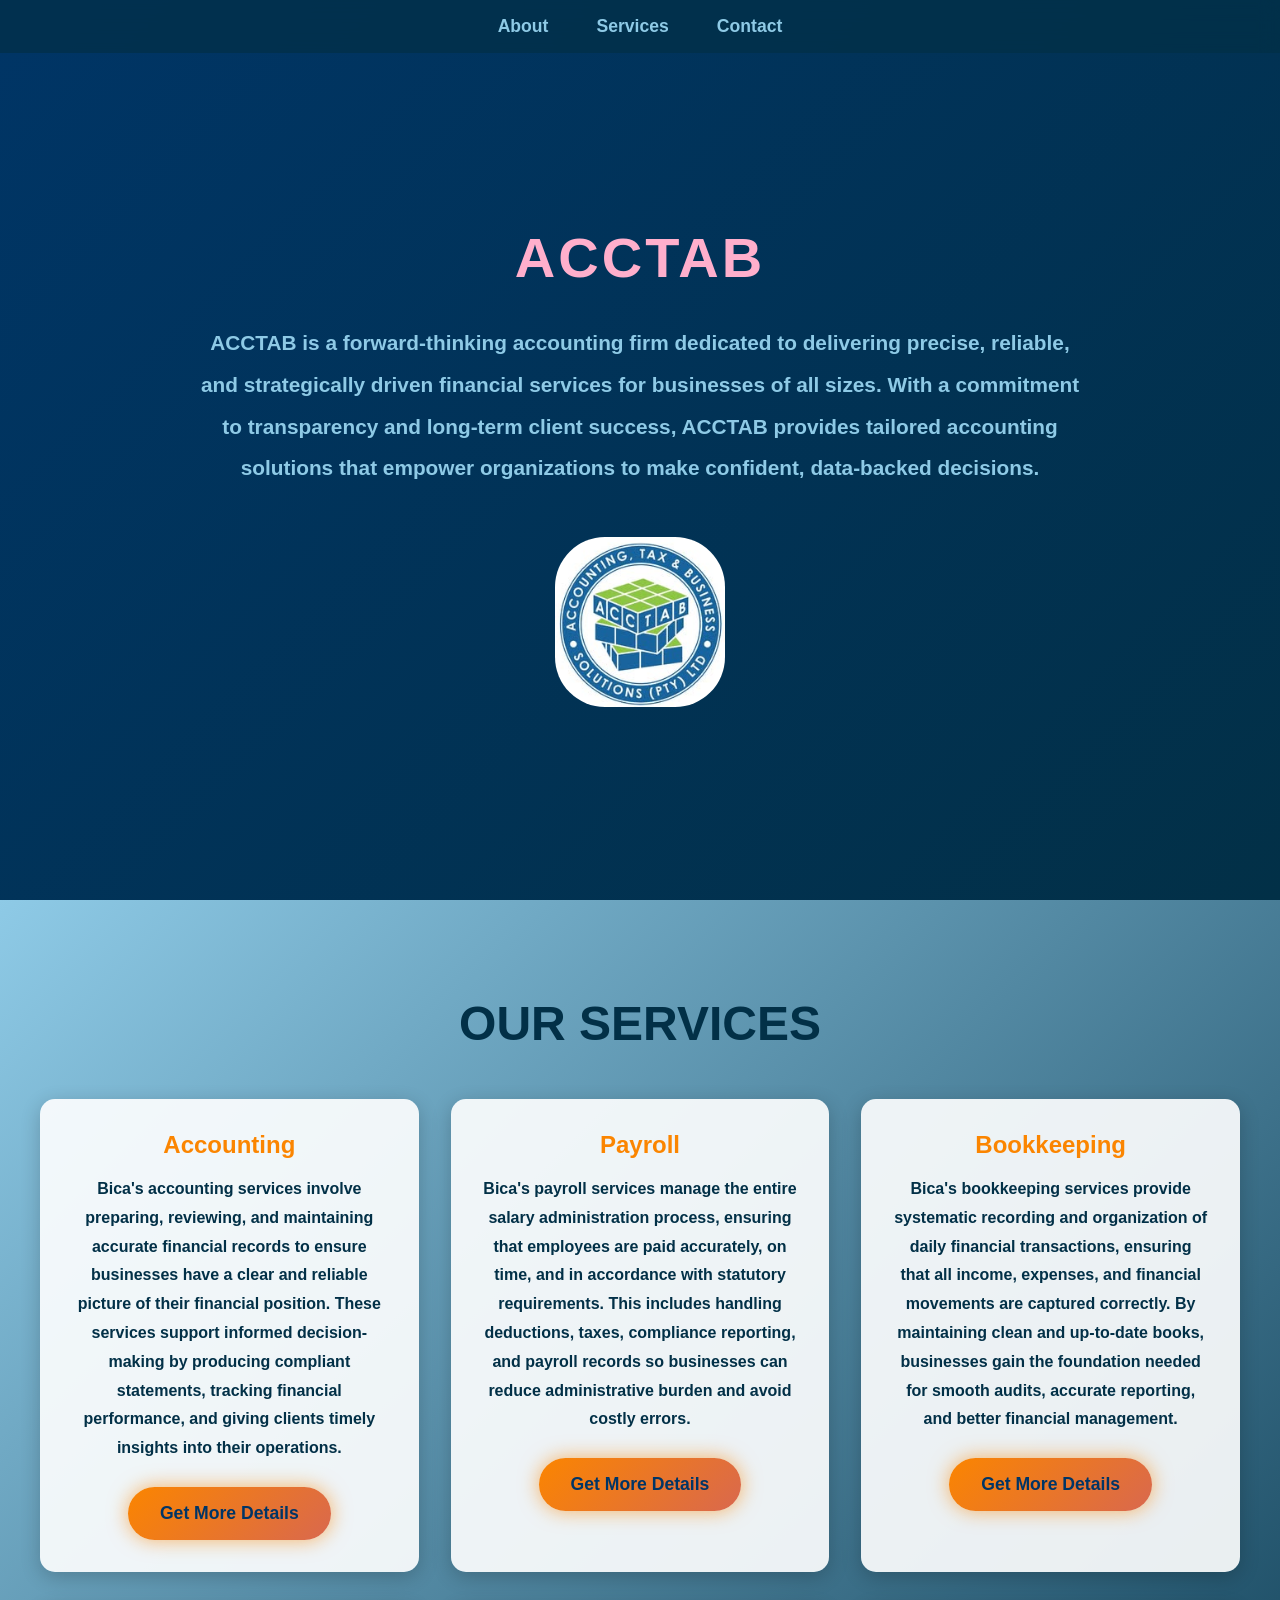
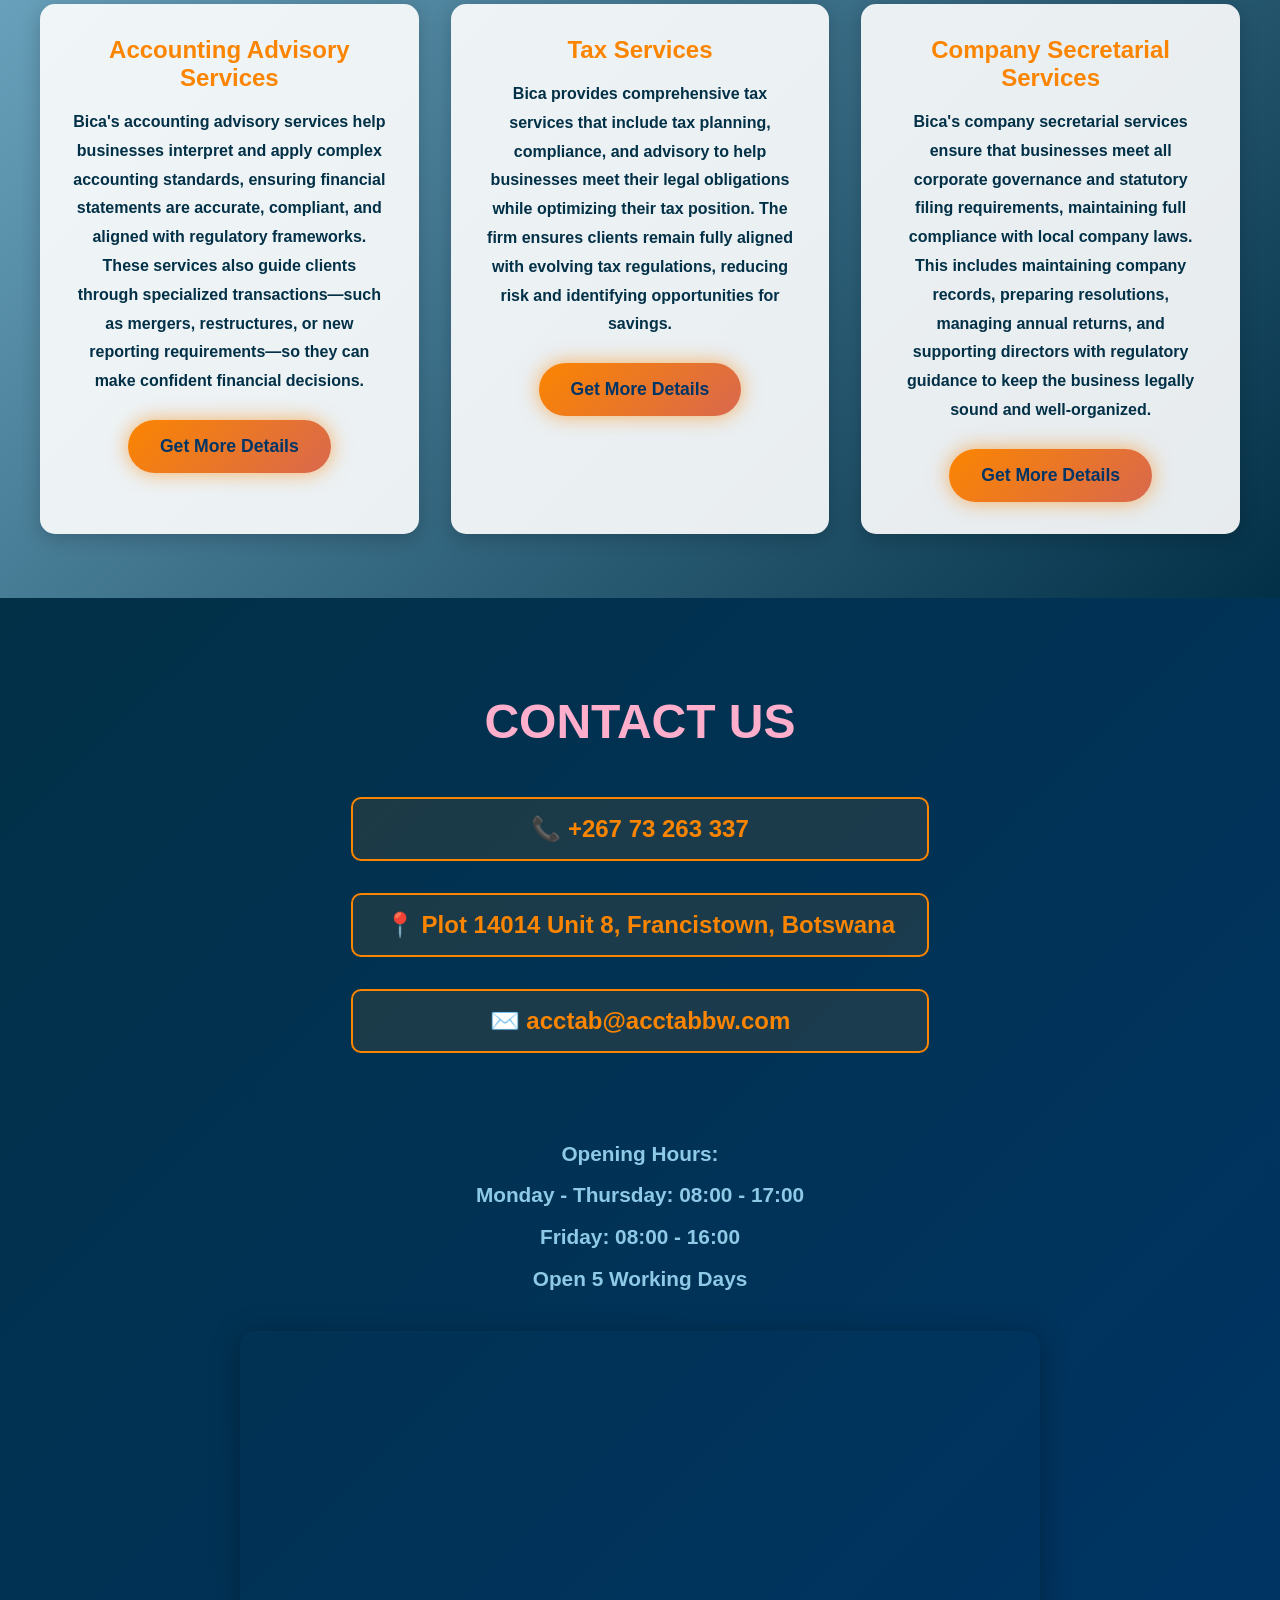
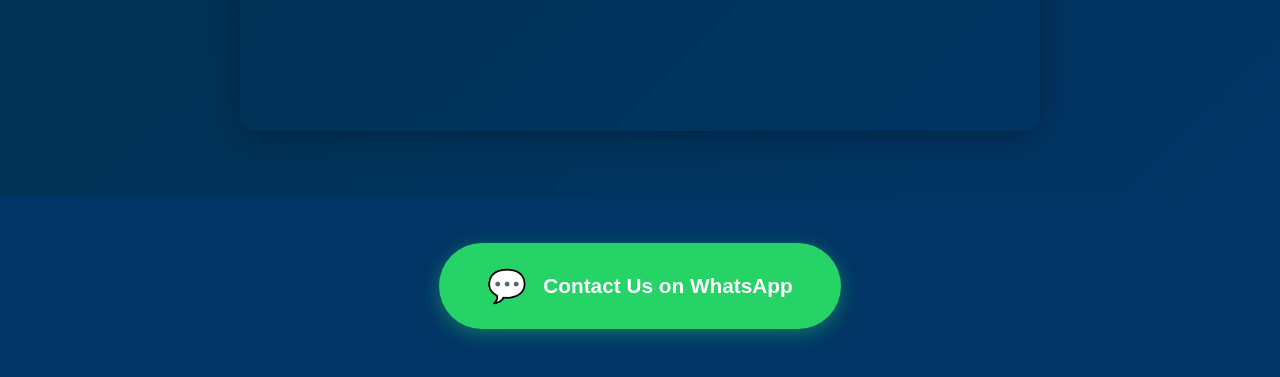
==== index.html @ c6554cb7 "Add files via upload" ====
<!DOCTYPE html>
<html lang="en">
<head>
    <meta charset="UTF-8">
    <meta name="viewport" content="width=device-width, initial-scale=1.0">
    <title>ACCTAB - Professional Accounting Services</title>
    <!-- Favicon -->
<link rel="icon" type="image/jpeg" href="acctab.jpg">

    <style>
        * {
            margin: 0;
            padding: 0;
            box-sizing: border-box;
        }

        body {
            font-family: 'Segoe UI', Tahoma, Geneva, Verdana, sans-serif;
            overflow-x: hidden;
            scroll-behavior: smooth;
            text-align: center;
        }

        /* Navigation */
        nav {
            position: fixed;
            top: 0;
            width: 100%;
            background: rgba(2, 48, 71, 0.7);
            backdrop-filter: blur(10px);
            padding: 1rem 2rem;
            z-index: 1000;
            transition: all 0.3s ease;
        }

        nav:hover {
            background: rgba(2, 48, 71, 0.9);
        }

        nav ul {
            list-style: none;
            display: flex;
            justify-content: center;
            gap: 3rem;
        }

        nav a {
            color: #8ecae6;
            text-decoration: none;
            font-weight: bold;
            font-size: 1.1rem;
            transition: color 0.3s;
        }

        nav a:hover {
            color: #ffafcc;
        }

        /* Sections */
        section {
            min-height: 100vh;
            padding: 6rem 2rem 4rem;
            display: flex;
            flex-direction: column;
            justify-content: center;
            align-items: center;
            position: relative;
        }

        /* Parallax Background */
        section::before {
            content: '';
            position: absolute;
            top: 0;
            left: 0;
            width: 100%;
            height: 100%;
            background-attachment: fixed;
            background-size: cover;
            background-position: center;
            z-index: -1;
            opacity: 0.1;
        }

        /* Section 1 - About */
        #about {
            background: linear-gradient(135deg, #003566 0%, #023047 100%);
            color: #8ecae6;
        }

        #about::before {
            background-image: url('data:image/svg+xml,<svg xmlns="http://www.w3.org/2000/svg" viewBox="0 0 1200 800"><circle cx="200" cy="200" r="100" fill="%238ecae6"/><circle cx="800" cy="600" r="150" fill="%23ffafcc"/><circle cx="1000" cy="300" r="80" fill="%23fb8500"/></svg>');
        }

        #about h1 {
            font-size: 3.5rem;
            font-weight: bold;
            margin-bottom: 2rem;
            color: #ffafcc;
            text-transform: uppercase;
            letter-spacing: 3px;
        }

        #about p {
            font-size: 1.3rem;
            font-weight: bold;
            max-width: 900px;
            line-height: 2;
            margin-bottom: 3rem;
            color: #8ecae6;
        }

        .logo {
            width: 300px;
            height: 300px;
            background: #8ecae6;
            border-radius: 20px;
            display: flex;
            align-items: center;
            justify-content: center;
            font-size: 3rem;
            font-weight: bold;
            color: #023047;
            box-shadow: 0 10px 40px rgba(142, 202, 230, 0.3);
            animation: float 3s ease-in-out infinite;
        }

        @keyframes float {
            0%, 100% { transform: translateY(0); }
            50% { transform: translateY(-20px); }
        }

        /* Section 2 - Services */
        #services {
            background: linear-gradient(135deg, #8ecae6 0%, #023047 100%);
            color: #003566;
        }

        #services::before {
            background-image: url('data:image/svg+xml,<svg xmlns="http://www.w3.org/2000/svg" viewBox="0 0 1200 800"><rect x="100" y="100" width="200" height="200" fill="%23003566"/><rect x="700" y="400" width="250" height="250" fill="%23fb8500"/></svg>');
        }

        #services h2 {
            font-size: 3rem;
            font-weight: bold;
            margin-bottom: 3rem;
            color: #023047;
            text-transform: uppercase;
        }

        .service-grid {
            display: grid;
            grid-template-columns: repeat(auto-fit, minmax(300px, 1fr));
            gap: 2rem;
            max-width: 1200px;
            width: 100%;
        }

        .service-card {
            background: rgba(255, 255, 255, 0.9);
            padding: 2rem;
            border-radius: 15px;
            box-shadow: 0 5px 20px rgba(0, 0, 0, 0.2);
            transition: transform 0.3s, box-shadow 0.3s;
        }

        .service-card:hover {
            transform: translateY(-10px);
            box-shadow: 0 10px 40px rgba(251, 133, 0, 0.4);
        }

        .service-card h3 {
            font-size: 1.5rem;
            font-weight: bold;
            margin-bottom: 1rem;
            color: #fb8500;
        }

        .service-card p {
            font-size: 1rem;
            font-weight: bold;
            line-height: 1.8;
            color: #023047;
            margin-bottom: 1.5rem;
        }

        .details-btn {
            display: inline-block;
            background: linear-gradient(135deg, #fb8500, #d9684e);
            color: #003566;
            padding: 1rem 2rem;
            border-radius: 30px;
            text-decoration: none;
            font-weight: bold;
            font-size: 1.1rem;
            box-shadow: 0 0 20px rgba(251, 133, 0, 0.6);
            animation: wobble 3s ease-in-out infinite, glow 2s ease-in-out infinite;
            transition: all 0.3s;
            cursor: pointer;
            border: none;
        }

        .details-btn:hover {
            transform: scale(1.1);
            box-shadow: 0 0 40px rgba(251, 133, 0, 0.9);
        }

        @keyframes wobble {
            0%, 100% { transform: rotate(0deg); }
            25% { transform: rotate(-3deg); }
            75% { transform: rotate(3deg); }
        }

        @keyframes glow {
            0%, 100% { box-shadow: 0 0 20px rgba(251, 133, 0, 0.6); }
            50% { box-shadow: 0 0 40px rgba(255, 175, 204, 0.9); }
        }

        /* Section 3 - Contact */
        #contact {
            background: linear-gradient(135deg, #023047 0%, #003566 100%);
            color: #8ecae6;
        }

        #contact h2 {
            font-size: 3rem;
            font-weight: bold;
            margin-bottom: 3rem;
            color: #ffafcc;
            text-transform: uppercase;
        }

        .contact-info {
            display: flex;
            flex-direction: column;
            gap: 2rem;
            margin-bottom: 3rem;
        }

        .contact-item {
            font-size: 1.5rem;
            font-weight: bold;
            color: #fb8500;
            animation: pulse 2s ease-in-out infinite;
            background: rgba(251, 133, 0, 0.1);
            padding: 1rem 2rem;
            border-radius: 10px;
            border: 2px solid #fb8500;
        }

        @keyframes pulse {
            0%, 100% { transform: scale(1); box-shadow: 0 0 10px rgba(251, 133, 0, 0.3); }
            50% { transform: scale(1.05); box-shadow: 0 0 30px rgba(251, 133, 0, 0.6); }
        }

        .hours {
            font-size: 1.3rem;
            font-weight: bold;
            color: #8ecae6;
            margin: 2rem 0;
            line-height: 2;
        }

        iframe {
            width: 100%;
            max-width: 800px;
            height: 400px;
            border: 3px solid #fb8500;
            border-radius: 15px;
            box-shadow: 0 5px 30px rgba(0, 0, 0, 0.3);
        }

        /* Footer */
        footer {
            background: #003566;
            padding: 3rem 2rem;
            color: #8ecae6;
        }

        .whatsapp-btn {
            display: inline-flex;
            align-items: center;
            gap: 1rem;
            background: #25D366;
            color: white;
            padding: 1.5rem 3rem;
            border-radius: 50px;
            text-decoration: none;
            font-weight: bold;
            font-size: 1.3rem;
            transition: all 0.3s;
            animation: bounce 2s ease-in-out infinite;
            box-shadow: 0 5px 20px rgba(37, 211, 102, 0.4);
        }

        .whatsapp-btn:hover {
            background: #20BA5A;
            transform: scale(1.1);
            box-shadow: 0 10px 40px rgba(37, 211, 102, 0.6);
        }

        @keyframes bounce {
            0%, 100% { transform: translateY(0); }
            50% { transform: translateY(-15px); }
        }

        .whatsapp-icon {
            font-size: 2rem;
        }

        /* Responsive */
        @media (max-width: 768px) {
            nav ul {
                gap: 1rem;
            }

            nav a {
                font-size: 0.9rem;
            }

            #about h1 {
                font-size: 2rem;
            }

            #about p {
                font-size: 1rem;
            }

            .logo {
                width: 200px;
                height: 200px;
                font-size: 2rem;
            }

            #services h2, #contact h2 {
                font-size: 2rem;
            }

            .contact-item {
                font-size: 1.1rem;
            }
        }
    </style>
</head>
<body>
    <!-- Navigation -->
    <nav>
        <ul>
            <li><a href="#about">About</a></li>
            <li><a href="#services">Services</a></li>
            <li><a href="#contact">Contact</a></li>
        </ul>
    </nav>

    <!-- Section 1: About -->
    <section id="about">
        <h1>ACCTAB</h1>
        <p>
            ACCTAB is a forward-thinking accounting firm dedicated to delivering precise, reliable, and strategically driven financial services for businesses of all sizes. With a commitment to transparency and long-term client success, ACCTAB provides tailored accounting solutions that empower organizations to make confident, data-backed decisions.
        </p>
        <img src="acctab.jpg" alt="ACCTAB / Bica logo" width="170" height="170" style="border-radius: 50px";>
    </section>

    <!-- Section 2: Services -->
    <section id="services">
        <h2>Our Services</h2>
        <div class="service-grid">
            <div class="service-card">
                <h3>Accounting</h3>
                <p>
                    Bica's accounting services involve preparing, reviewing, and maintaining accurate financial records to ensure businesses have a clear and reliable picture of their financial position. These services support informed decision-making by producing compliant statements, tracking financial performance, and giving clients timely insights into their operations.
                </p>
                <a href="https://wa.me/26773263337?text=Hi%2C%20I%20would%20like%20more%20details%20about%20your%20Accounting%20services." class="details-btn" target="_blank">Get More Details</a>
            </div>
            <div class="service-card">
                <h3>Payroll</h3>
                <p>
                    Bica's payroll services manage the entire salary administration process, ensuring that employees are paid accurately, on time, and in accordance with statutory requirements. This includes handling deductions, taxes, compliance reporting, and payroll records so businesses can reduce administrative burden and avoid costly errors.
                </p>
                <a href="https://wa.me/26773263337?text=Hi%2C%20I%20would%20like%20more%20details%20about%20your%20Payroll%20services." class="details-btn" target="_blank">Get More Details</a>
            </div>
            <div class="service-card">
                <h3>Bookkeeping</h3>
                <p>
                    Bica's bookkeeping services provide systematic recording and organization of daily financial transactions, ensuring that all income, expenses, and financial movements are captured correctly. By maintaining clean and up-to-date books, businesses gain the foundation needed for smooth audits, accurate reporting, and better financial management.
                </p>
                <a href="https://wa.me/26773263337?text=Hi%2C%20I%20would%20like%20more%20details%20about%20your%20Bookkeeping%20services." class="details-btn" target="_blank">Get More Details</a>
            </div>
            <div class="service-card">
                <h3>Accounting Advisory Services</h3>
                <p>
                    Bica's accounting advisory services help businesses interpret and apply complex accounting standards, ensuring financial statements are accurate, compliant, and aligned with regulatory frameworks. These services also guide clients through specialized transactions—such as mergers, restructures, or new reporting requirements—so they can make confident financial decisions.
                </p>
                <a href="https://wa.me/26773263337?text=Hi%2C%20I%20would%20like%20more%20details%20about%20your%20Accounting%20Advisory%20services." class="details-btn" target="_blank">Get More Details</a>
            </div>
            <div class="service-card">
                <h3>Tax Services</h3>
                <p>
                    Bica provides comprehensive tax services that include tax planning, compliance, and advisory to help businesses meet their legal obligations while optimizing their tax position. The firm ensures clients remain fully aligned with evolving tax regulations, reducing risk and identifying opportunities for savings.
                </p>
                <a href="https://wa.me/26773263337?text=Hi%2C%20I%20would%20like%20more%20details%20about%20your%20Tax%20services." class="details-btn" target="_blank">Get More Details</a>
            </div>
            <div class="service-card">
                <h3>Company Secretarial Services</h3>
                <p>
                    Bica's company secretarial services ensure that businesses meet all corporate governance and statutory filing requirements, maintaining full compliance with local company laws. This includes maintaining company records, preparing resolutions, managing annual returns, and supporting directors with regulatory guidance to keep the business legally sound and well-organized.
                </p>
                <a href="https://wa.me/26773263337?text=Hi%2C%20I%20would%20like%20more%20details%20about%20your%20Company%20Secretarial%20services." class="details-btn" target="_blank">Get More Details</a>
            
            </div>
        </div>
    </section>

    <!-- Section 3: Contact -->
    <section id="contact">
        <h2>Contact Us</h2>
        <div class="contact-info">
            <div class="contact-item">📞 +267 73 263 337</div>
            <div class="contact-item">📍 Plot 14014 Unit 8, Francistown, Botswana</div>
            <div class="contact-item">✉️ acctab@acctabbw.com</div>
        </div>
        <div class="hours">
            <strong>Opening Hours:</strong><br>
            Monday - Thursday: 08:00 - 17:00<br>
            Friday: 08:00 - 16:00<br>
            Open 5 Working Days
        </div>
        
        <iframe src="https://www.google.com/maps/d/u/0/embed?mid=1rDkRr_GlROXBlM6Wz5VYIlx0pQUOCKo&ehbc=2E312F"  width="600" height="450" style="border:0;" allowfullscreen="" loading="lazy" referrerpolicy="no-referrer-when-downgrade"></iframe>
    </section>

    <!-- Footer -->
    <footer>
        <a href="https://wa.me/26773263337" class="whatsapp-btn" target="_blank">
            <span class="whatsapp-icon">💬</span>
            Contact Us on WhatsApp
        </a>
    </footer>
</body>
</html>
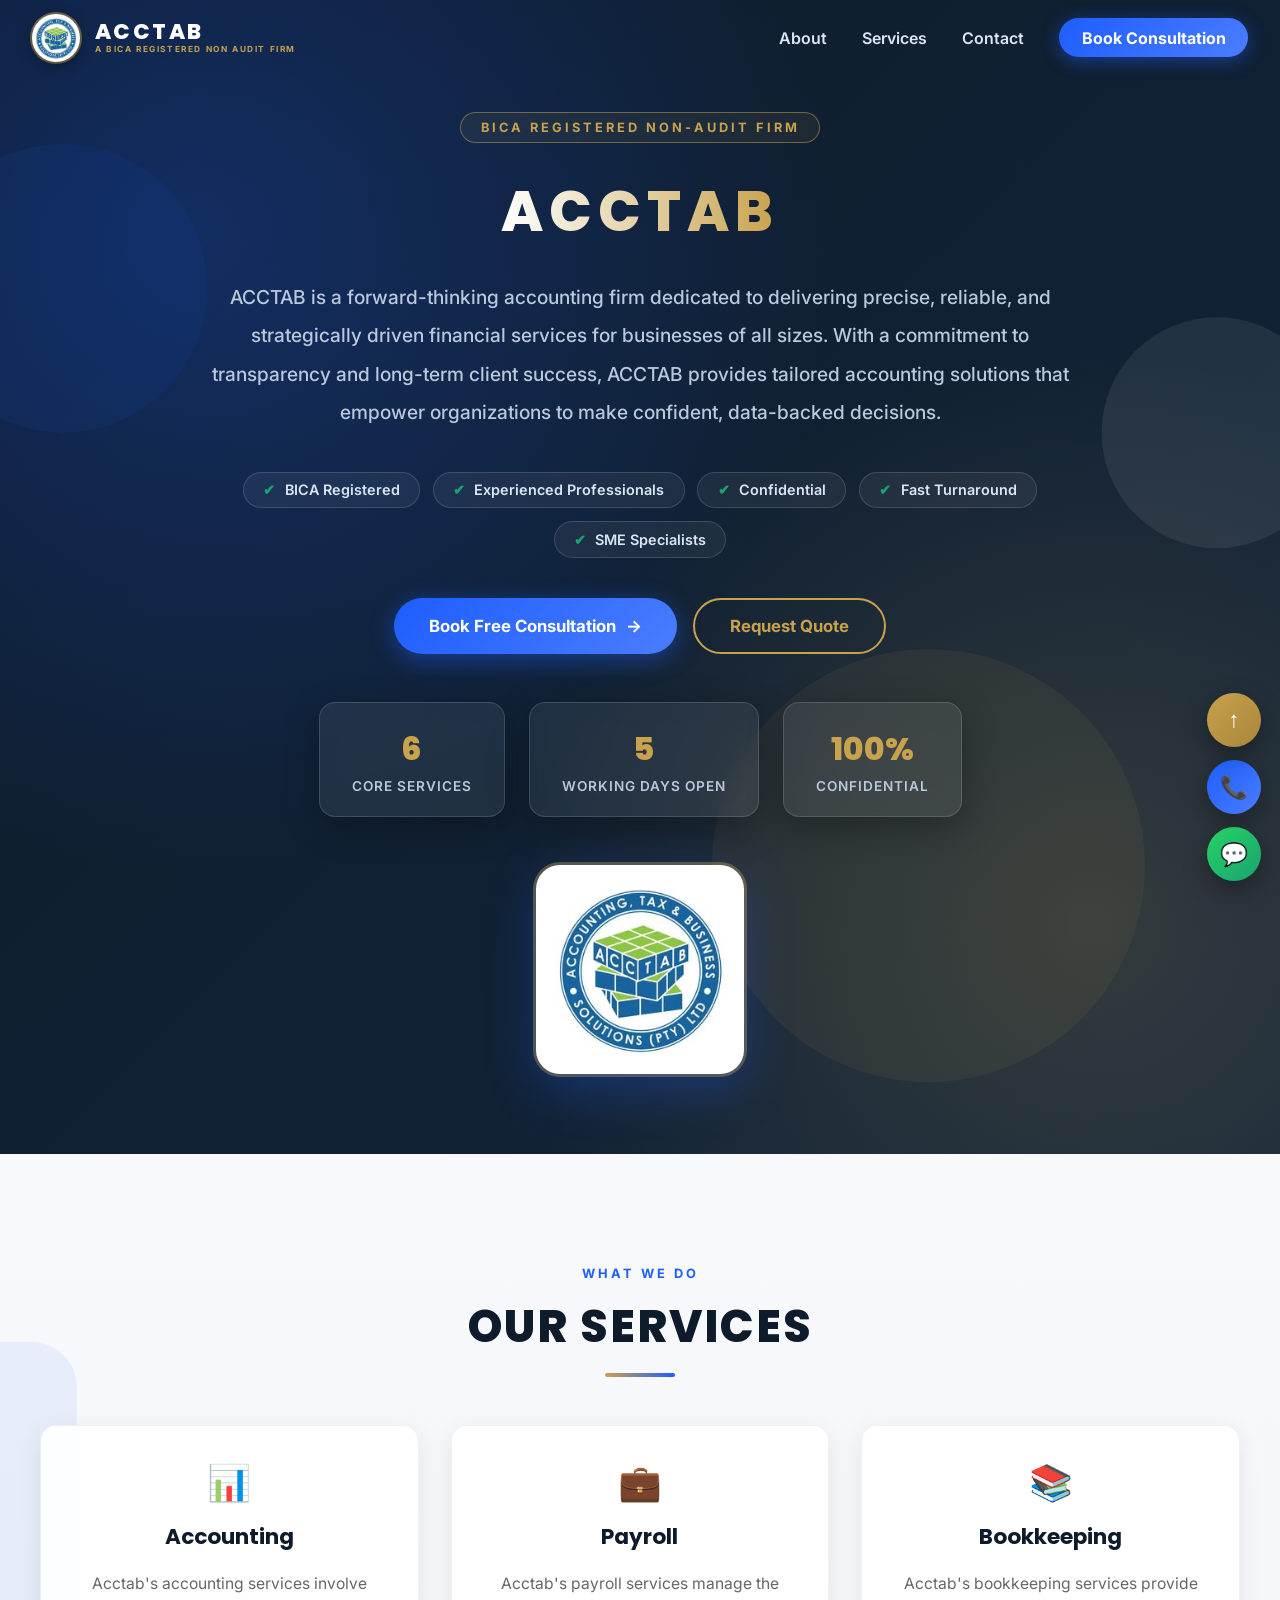
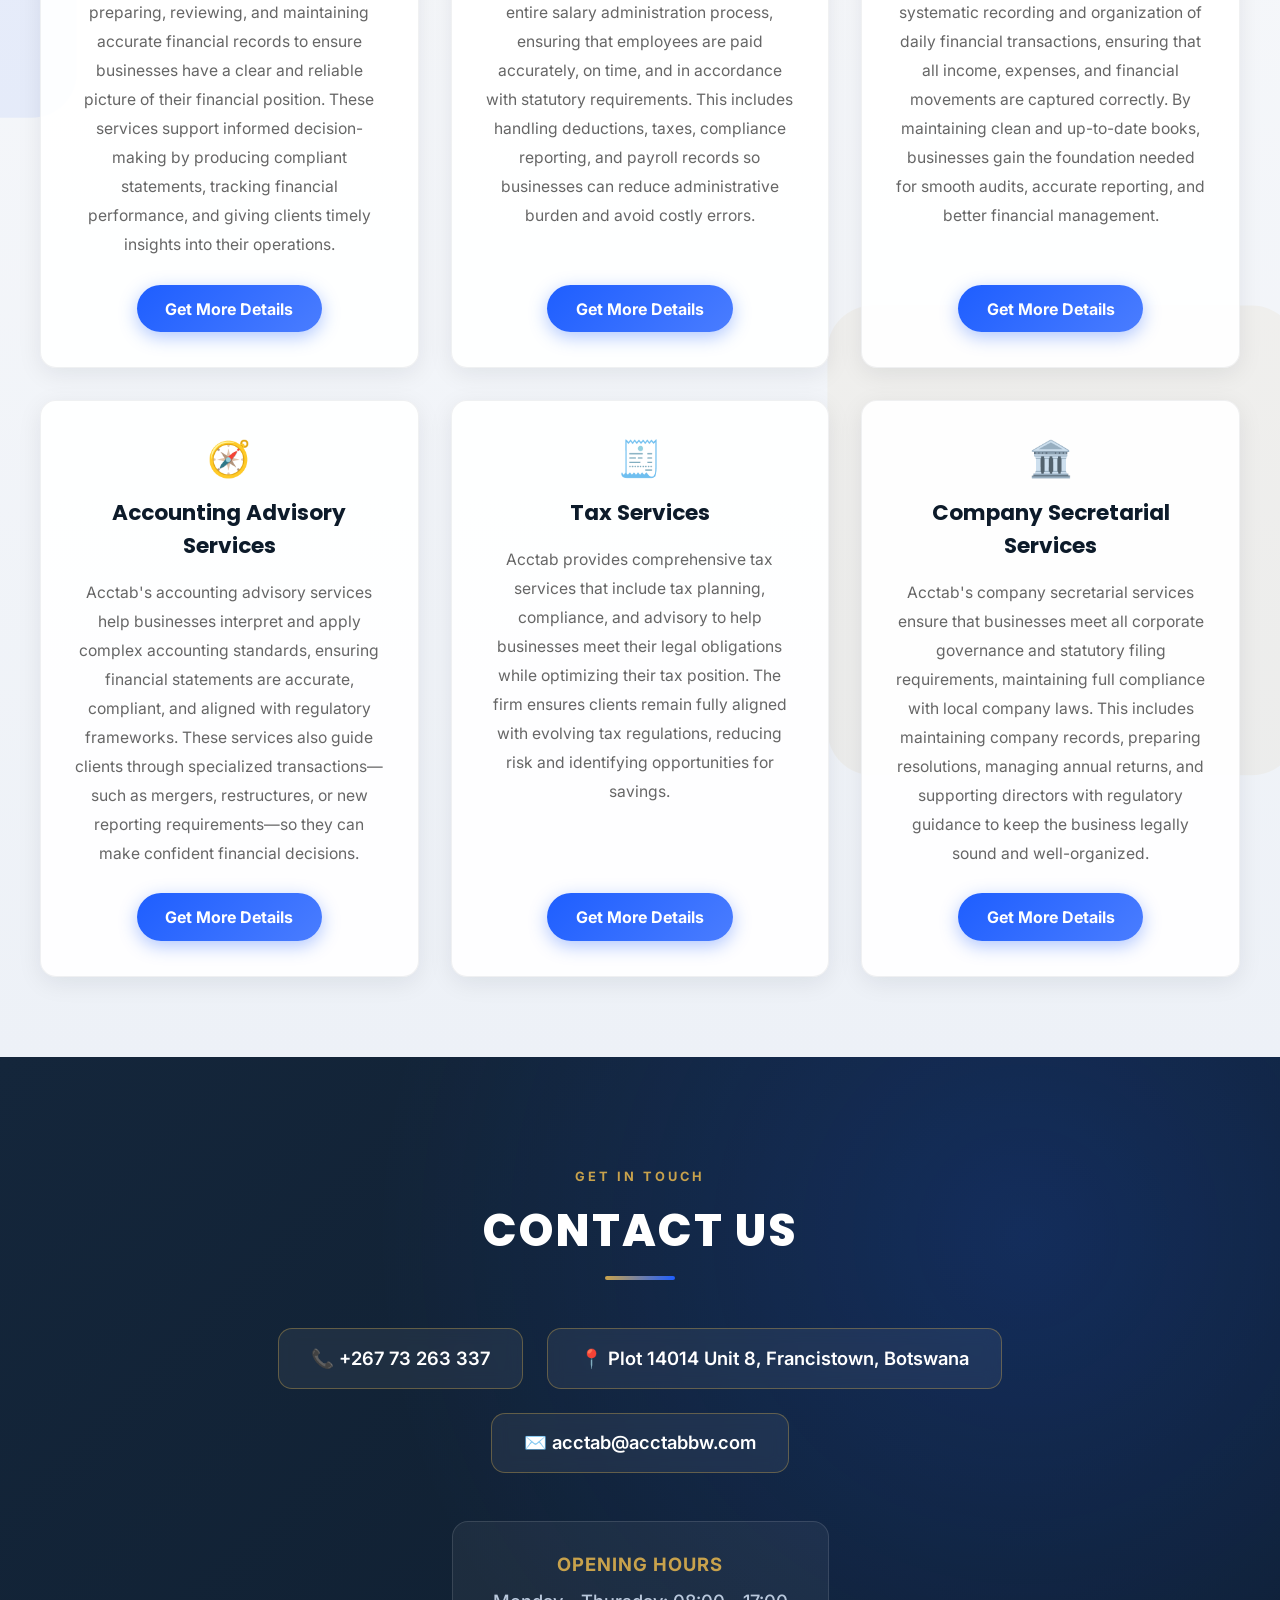
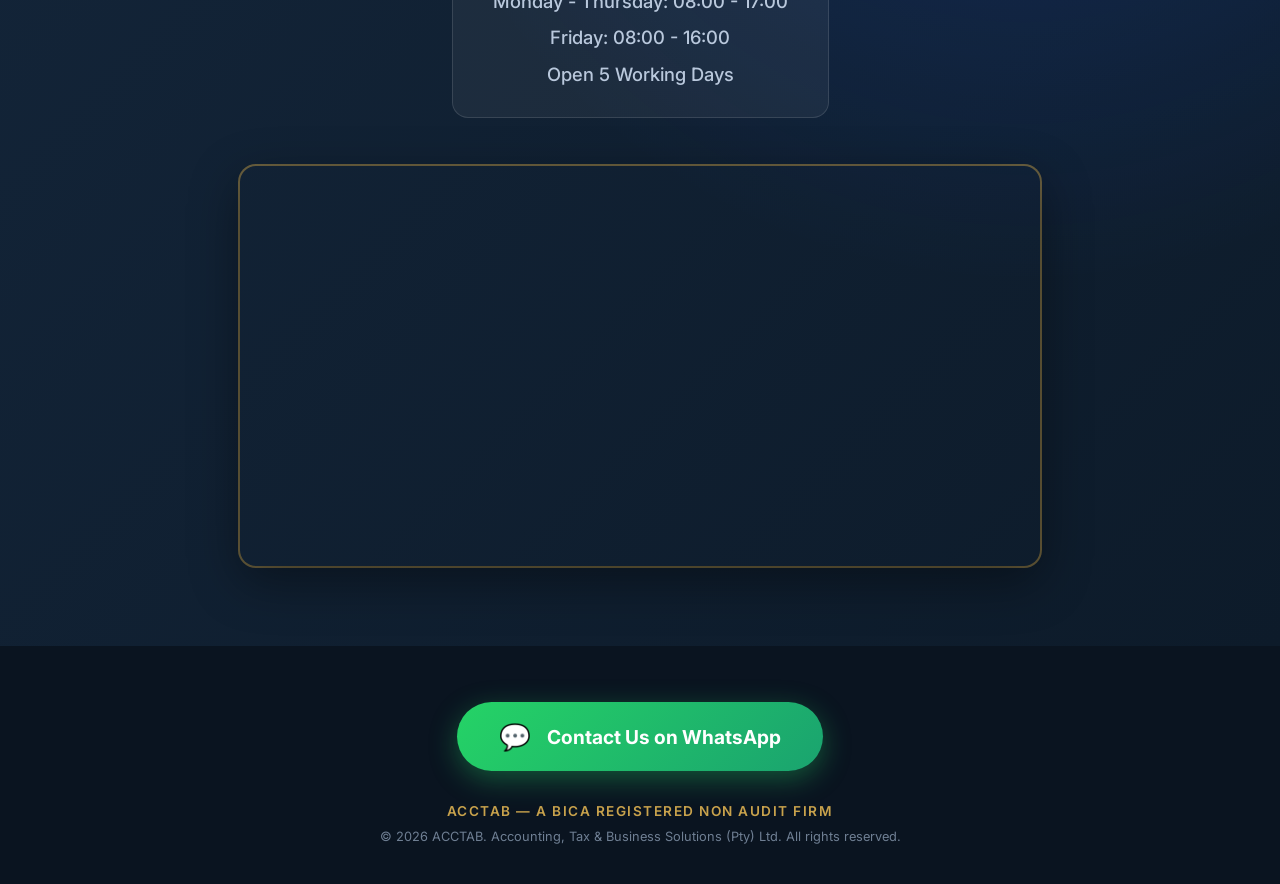
==== commit 7598252d: "Redesign website with premium ACCTAB branding, animations and full mobile responsiveness - Rebuild i" ====
--- a/index.html
+++ b/index.html
@@ -1,440 +1,1186 @@
-<!DOCTYPE html>
-<html lang="en">
-<head>
-    <meta charset="UTF-8">
-    <meta name="viewport" content="width=device-width, initial-scale=1.0">
-    <title>ACCTAB - Professional Accounting Services</title>
-    <!-- Favicon -->
-<link rel="icon" type="image/jpeg" href="acctab.jpg">
-
-    <style>
-        * {
-            margin: 0;
-            padding: 0;
-            box-sizing: border-box;
-        }
-
-        body {
-            font-family: 'Segoe UI', Tahoma, Geneva, Verdana, sans-serif;
-            overflow-x: hidden;
-            scroll-behavior: smooth;
-            text-align: center;
-        }
-
-        /* Navigation */
-        nav {
-            position: fixed;
-            top: 0;
-            width: 100%;
-            background: rgba(2, 48, 71, 0.7);
-            backdrop-filter: blur(10px);
-            padding: 1rem 2rem;
-            z-index: 1000;
-            transition: all 0.3s ease;
-        }
-
-        nav:hover {
-            background: rgba(2, 48, 71, 0.9);
-        }
-
-        nav ul {
-            list-style: none;
-            display: flex;
-            justify-content: center;
-            gap: 3rem;
-        }
-
-        nav a {
-            color: #8ecae6;
-            text-decoration: none;
-            font-weight: bold;
-            font-size: 1.1rem;
-            transition: color 0.3s;
-        }
-
-        nav a:hover {
-            color: #ffafcc;
-        }
-
-        /* Sections */
-        section {
-            min-height: 100vh;
-            padding: 6rem 2rem 4rem;
-            display: flex;
-            flex-direction: column;
-            justify-content: center;
-            align-items: center;
-            position: relative;
-        }
-
-        /* Parallax Background */
-        section::before {
-            content: '';
-            position: absolute;
-            top: 0;
-            left: 0;
-            width: 100%;
-            height: 100%;
-            background-attachment: fixed;
-            background-size: cover;
-            background-position: center;
-            z-index: -1;
-            opacity: 0.1;
-        }
-
-        /* Section 1 - About */
-        #about {
-            background: linear-gradient(135deg, #003566 0%, #023047 100%);
-            color: #8ecae6;
-        }
-
-        #about::before {
-            background-image: url('data:image/svg+xml,<svg xmlns="http://www.w3.org/2000/svg" viewBox="0 0 1200 800"><circle cx="200" cy="200" r="100" fill="%238ecae6"/><circle cx="800" cy="600" r="150" fill="%23ffafcc"/><circle cx="1000" cy="300" r="80" fill="%23fb8500"/></svg>');
-        }
-
-        #about h1 {
-            font-size: 3.5rem;
-            font-weight: bold;
-            margin-bottom: 2rem;
-            color: #ffafcc;
-            text-transform: uppercase;
-            letter-spacing: 3px;
-        }
-
-        #about p {
-            font-size: 1.3rem;
-            font-weight: bold;
-            max-width: 900px;
-            line-height: 2;
-            margin-bottom: 3rem;
-            color: #8ecae6;
-        }
-
-        .logo {
-            width: 300px;
-            height: 300px;
-            background: #8ecae6;
-            border-radius: 20px;
-            display: flex;
-            align-items: center;
-            justify-content: center;
-            font-size: 3rem;
-            font-weight: bold;
-            color: #023047;
-            box-shadow: 0 10px 40px rgba(142, 202, 230, 0.3);
-            animation: float 3s ease-in-out infinite;
-        }
-
-        @keyframes float {
-            0%, 100% { transform: translateY(0); }
-            50% { transform: translateY(-20px); }
-        }
-
-        /* Section 2 - Services */
-        #services {
-            background: linear-gradient(135deg, #8ecae6 0%, #023047 100%);
-            color: #003566;
-        }
-
-        #services::before {
-            background-image: url('data:image/svg+xml,<svg xmlns="http://www.w3.org/2000/svg" viewBox="0 0 1200 800"><rect x="100" y="100" width="200" height="200" fill="%23003566"/><rect x="700" y="400" width="250" height="250" fill="%23fb8500"/></svg>');
-        }
-
-        #services h2 {
-            font-size: 3rem;
-            font-weight: bold;
-            margin-bottom: 3rem;
-            color: #023047;
-            text-transform: uppercase;
-        }
-
-        .service-grid {
-            display: grid;
-            grid-template-columns: repeat(auto-fit, minmax(300px, 1fr));
-            gap: 2rem;
-            max-width: 1200px;
-            width: 100%;
-        }
-
-        .service-card {
-            background: rgba(255, 255, 255, 0.9);
-            padding: 2rem;
-            border-radius: 15px;
-            box-shadow: 0 5px 20px rgba(0, 0, 0, 0.2);
-            transition: transform 0.3s, box-shadow 0.3s;
-        }
-
-        .service-card:hover {
-            transform: translateY(-10px);
-            box-shadow: 0 10px 40px rgba(251, 133, 0, 0.4);
-        }
-
-        .service-card h3 {
-            font-size: 1.5rem;
-            font-weight: bold;
-            margin-bottom: 1rem;
-            color: #fb8500;
-        }
-
-        .service-card p {
-            font-size: 1rem;
-            font-weight: bold;
-            line-height: 1.8;
-            color: #023047;
-            margin-bottom: 1.5rem;
-        }
-
-        .details-btn {
-            display: inline-block;
-            background: linear-gradient(135deg, #fb8500, #d9684e);
-            color: #003566;
-            padding: 1rem 2rem;
-            border-radius: 30px;
-            text-decoration: none;
-            font-weight: bold;
-            font-size: 1.1rem;
-            box-shadow: 0 0 20px rgba(251, 133, 0, 0.6);
-            animation: wobble 3s ease-in-out infinite, glow 2s ease-in-out infinite;
-            transition: all 0.3s;
-            cursor: pointer;
-            border: none;
-        }
-
-        .details-btn:hover {
-            transform: scale(1.1);
-            box-shadow: 0 0 40px rgba(251, 133, 0, 0.9);
-        }
-
-        @keyframes wobble {
-            0%, 100% { transform: rotate(0deg); }
-            25% { transform: rotate(-3deg); }
-            75% { transform: rotate(3deg); }
-        }
-
-        @keyframes glow {
-            0%, 100% { box-shadow: 0 0 20px rgba(251, 133, 0, 0.6); }
-            50% { box-shadow: 0 0 40px rgba(255, 175, 204, 0.9); }
-        }
-
-        /* Section 3 - Contact */
-        #contact {
-            background: linear-gradient(135deg, #023047 0%, #003566 100%);
-            color: #8ecae6;
-        }
-
-        #contact h2 {
-            font-size: 3rem;
-            font-weight: bold;
-            margin-bottom: 3rem;
-            color: #ffafcc;
-            text-transform: uppercase;
-        }
-
-        .contact-info {
-            display: flex;
-            flex-direction: column;
-            gap: 2rem;
-            margin-bottom: 3rem;
-        }
-
-        .contact-item {
-            font-size: 1.5rem;
-            font-weight: bold;
-            color: #fb8500;
-            animation: pulse 2s ease-in-out infinite;
-            background: rgba(251, 133, 0, 0.1);
-            padding: 1rem 2rem;
-            border-radius: 10px;
-            border: 2px solid #fb8500;
-        }
-
-        @keyframes pulse {
-            0%, 100% { transform: scale(1); box-shadow: 0 0 10px rgba(251, 133, 0, 0.3); }
-            50% { transform: scale(1.05); box-shadow: 0 0 30px rgba(251, 133, 0, 0.6); }
-        }
-
-        .hours {
-            font-size: 1.3rem;
-            font-weight: bold;
-            color: #8ecae6;
-            margin: 2rem 0;
-            line-height: 2;
-        }
-
-        iframe {
-            width: 100%;
-            max-width: 800px;
-            height: 400px;
-            border: 3px solid #fb8500;
-            border-radius: 15px;
-            box-shadow: 0 5px 30px rgba(0, 0, 0, 0.3);
-        }
-
-        /* Footer */
-        footer {
-            background: #003566;
-            padding: 3rem 2rem;
-            color: #8ecae6;
-        }
-
-        .whatsapp-btn {
-            display: inline-flex;
-            align-items: center;
-            gap: 1rem;
-            background: #25D366;
-            color: white;
-            padding: 1.5rem 3rem;
-            border-radius: 50px;
-            text-decoration: none;
-            font-weight: bold;
-            font-size: 1.3rem;
-            transition: all 0.3s;
-            animation: bounce 2s ease-in-out infinite;
-            box-shadow: 0 5px 20px rgba(37, 211, 102, 0.4);
-        }
-
-        .whatsapp-btn:hover {
-            background: #20BA5A;
-            transform: scale(1.1);
-            box-shadow: 0 10px 40px rgba(37, 211, 102, 0.6);
-        }
-
-        @keyframes bounce {
-            0%, 100% { transform: translateY(0); }
-            50% { transform: translateY(-15px); }
-        }
-
-        .whatsapp-icon {
-            font-size: 2rem;
-        }
-
-        /* Responsive */
-        @media (max-width: 768px) {
-            nav ul {
-                gap: 1rem;
-            }
-
-            nav a {
-                font-size: 0.9rem;
-            }
-
-            #about h1 {
-                font-size: 2rem;
-            }
-
-            #about p {
-                font-size: 1rem;
-            }
-
-            .logo {
-                width: 200px;
-                height: 200px;
-                font-size: 2rem;
-            }
-
-            #services h2, #contact h2 {
-                font-size: 2rem;
-            }
-
-            .contact-item {
-                font-size: 1.1rem;
-            }
-        }
-    </style>
-</head>
-<body>
-    <!-- Navigation -->
-    <nav>
-        <ul>
-            <li><a href="#about">About</a></li>
-            <li><a href="#services">Services</a></li>
-            <li><a href="#contact">Contact</a></li>
-        </ul>
-    </nav>
-
-    <!-- Section 1: About -->
-    <section id="about">
-        <h1>ACCTAB</h1>
-        <p>
-            ACCTAB is a forward-thinking accounting firm dedicated to delivering precise, reliable, and strategically driven financial services for businesses of all sizes. With a commitment to transparency and long-term client success, ACCTAB provides tailored accounting solutions that empower organizations to make confident, data-backed decisions.
-        </p>
-        <img src="acctab.jpg" alt="ACCTAB / Bica logo" width="170" height="170" style="border-radius: 50px";>
-    </section>
-
-    <!-- Section 2: Services -->
-    <section id="services">
-        <h2>Our Services</h2>
-        <div class="service-grid">
-            <div class="service-card">
-                <h3>Accounting</h3>
-                <p>
-                    Bica's accounting services involve preparing, reviewing, and maintaining accurate financial records to ensure businesses have a clear and reliable picture of their financial position. These services support informed decision-making by producing compliant statements, tracking financial performance, and giving clients timely insights into their operations.
-                </p>
-                <a href="https://wa.me/26773263337?text=Hi%2C%20I%20would%20like%20more%20details%20about%20your%20Accounting%20services." class="details-btn" target="_blank">Get More Details</a>
-            </div>
-            <div class="service-card">
-                <h3>Payroll</h3>
-                <p>
-                    Bica's payroll services manage the entire salary administration process, ensuring that employees are paid accurately, on time, and in accordance with statutory requirements. This includes handling deductions, taxes, compliance reporting, and payroll records so businesses can reduce administrative burden and avoid costly errors.
-                </p>
-                <a href="https://wa.me/26773263337?text=Hi%2C%20I%20would%20like%20more%20details%20about%20your%20Payroll%20services." class="details-btn" target="_blank">Get More Details</a>
-            </div>
-            <div class="service-card">
-                <h3>Bookkeeping</h3>
-                <p>
-                    Bica's bookkeeping services provide systematic recording and organization of daily financial transactions, ensuring that all income, expenses, and financial movements are captured correctly. By maintaining clean and up-to-date books, businesses gain the foundation needed for smooth audits, accurate reporting, and better financial management.
-                </p>
-                <a href="https://wa.me/26773263337?text=Hi%2C%20I%20would%20like%20more%20details%20about%20your%20Bookkeeping%20services." class="details-btn" target="_blank">Get More Details</a>
-            </div>
-            <div class="service-card">
-                <h3>Accounting Advisory Services</h3>
-                <p>
-                    Bica's accounting advisory services help businesses interpret and apply complex accounting standards, ensuring financial statements are accurate, compliant, and aligned with regulatory frameworks. These services also guide clients through specialized transactions—such as mergers, restructures, or new reporting requirements—so they can make confident financial decisions.
-                </p>
-                <a href="https://wa.me/26773263337?text=Hi%2C%20I%20would%20like%20more%20details%20about%20your%20Accounting%20Advisory%20services." class="details-btn" target="_blank">Get More Details</a>
-            </div>
-            <div class="service-card">
-                <h3>Tax Services</h3>
-                <p>
-                    Bica provides comprehensive tax services that include tax planning, compliance, and advisory to help businesses meet their legal obligations while optimizing their tax position. The firm ensures clients remain fully aligned with evolving tax regulations, reducing risk and identifying opportunities for savings.
-                </p>
-                <a href="https://wa.me/26773263337?text=Hi%2C%20I%20would%20like%20more%20details%20about%20your%20Tax%20services." class="details-btn" target="_blank">Get More Details</a>
-            </div>
-            <div class="service-card">
-                <h3>Company Secretarial Services</h3>
-                <p>
-                    Bica's company secretarial services ensure that businesses meet all corporate governance and statutory filing requirements, maintaining full compliance with local company laws. This includes maintaining company records, preparing resolutions, managing annual returns, and supporting directors with regulatory guidance to keep the business legally sound and well-organized.
-                </p>
-                <a href="https://wa.me/26773263337?text=Hi%2C%20I%20would%20like%20more%20details%20about%20your%20Company%20Secretarial%20services." class="details-btn" target="_blank">Get More Details</a>
-            
-            </div>
-        </div>
-    </section>
-
-    <!-- Section 3: Contact -->
-    <section id="contact">
-        <h2>Contact Us</h2>
-        <div class="contact-info">
-            <div class="contact-item">📞 +267 73 263 337</div>
-            <div class="contact-item">📍 Plot 14014 Unit 8, Francistown, Botswana</div>
-            <div class="contact-item">✉️ acctab@acctabbw.com</div>
-        </div>
-        <div class="hours">
-            <strong>Opening Hours:</strong><br>
-            Monday - Thursday: 08:00 - 17:00<br>
-            Friday: 08:00 - 16:00<br>
-            Open 5 Working Days
-        </div>
-        
-        <iframe src="https://www.google.com/maps/d/u/0/embed?mid=1rDkRr_GlROXBlM6Wz5VYIlx0pQUOCKo&ehbc=2E312F"  width="600" height="450" style="border:0;" allowfullscreen="" loading="lazy" referrerpolicy="no-referrer-when-downgrade"></iframe>
-    </section>
-
-    <!-- Footer -->
-    <footer>
-        <a href="https://wa.me/26773263337" class="whatsapp-btn" target="_blank">
-            <span class="whatsapp-icon">💬</span>
-            Contact Us on WhatsApp
-        </a>
-    </footer>
-</body>
-</html>+<!DOCTYPE html>
+<html lang="en">
+<head>
+    <meta charset="UTF-8">
+    <meta name="viewport" content="width=device-width, initial-scale=1.0">
+    <title>ACCTAB - Professional Accounting Services | BICA Registered Non-Audit Firm</title>
+    <meta name="description" content="ACCTAB is a BICA Registered Non-Audit Firm delivering precise, reliable and strategically driven accounting, bookkeeping, payroll, tax and advisory services in Francistown, Botswana.">
+    <meta name="keywords" content="Accountant in Botswana, Accounting Services Botswana, Bookkeeping Botswana, Tax Consultant Botswana, Payroll Services Botswana, BICA Registered Accountant">
+    <meta name="robots" content="index, follow">
+    <link rel="canonical" href="https://www.acctabbw.com/">
+
+    <!-- Open Graph -->
+    <meta property="og:type" content="website">
+    <meta property="og:title" content="ACCTAB - Professional Accounting Services">
+    <meta property="og:description" content="BICA Registered Non-Audit Firm providing professional accounting, bookkeeping, payroll, tax and advisory services.">
+    <meta property="og:image" content="acctab.jpg">
+    <meta name="twitter:card" content="summary">
+
+    <!-- Favicon -->
+    <link rel="icon" type="image/jpeg" href="acctab.jpg">
+    <link rel="apple-touch-icon" href="acctab.jpg">
+
+    <!-- Fonts -->
+    <link rel="preconnect" href="https://fonts.googleapis.com">
+    <link rel="preconnect" href="https://fonts.gstatic.com" crossorigin>
+    <link href="https://fonts.googleapis.com/css2?family=Poppins:wght@600;700;800&family=Inter:wght@400;500;600;700&display=swap" rel="stylesheet">
+
+    <!-- Structured Data -->
+    <script type="application/ld+json">
+    {
+      "@context": "https://schema.org",
+      "@type": "AccountingService",
+      "name": "ACCTAB",
+      "description": "BICA Registered Non-Audit Firm providing professional accounting, bookkeeping, payroll, tax and advisory services.",
+      "image": "acctab.jpg",
+      "telephone": "+26773263337",
+      "email": "acctab@acctabbw.com",
+      "address": {
+        "@type": "PostalAddress",
+        "streetAddress": "Plot 14014 Unit 8",
+        "addressLocality": "Francistown",
+        "addressCountry": "BW"
+      },
+      "openingHours": ["Mo-Th 08:00-17:00", "Fr 08:00-16:00"]
+    }
+    </script>
+
+    <style>
+        :root {
+            --navy: #0D1B2A;
+            --navy-2: #14263B;
+            --royal: #1E5EFF;
+            --gold: #C8A24C;
+            --white: #FFFFFF;
+            --light: #F8F9FB;
+            --dark-text: #202124;
+            --muted: #666666;
+            --green: #1AA36F;
+        }
+
+        * {
+            margin: 0;
+            padding: 0;
+            box-sizing: border-box;
+        }
+
+        html {
+            scroll-behavior: smooth;
+        }
+
+        body {
+            font-family: 'Inter', 'Segoe UI', Tahoma, Geneva, Verdana, sans-serif;
+            overflow-x: hidden;
+            color: var(--dark-text);
+            background: var(--navy);
+            text-align: center;
+        }
+
+        h1, h2, h3, .brand-name {
+            font-family: 'Poppins', 'Segoe UI', sans-serif;
+        }
+
+        /* ============ Navigation ============ */
+        nav {
+            position: fixed;
+            top: 0;
+            width: 100%;
+            background: transparent;
+            padding: 0.85rem 2rem;
+            z-index: 1000;
+            transition: background 0.4s ease, box-shadow 0.4s ease, padding 0.4s ease;
+            display: flex;
+            align-items: center;
+            justify-content: space-between;
+        }
+
+        nav.scrolled {
+            background: rgba(13, 27, 42, 0.92);
+            backdrop-filter: blur(12px);
+            -webkit-backdrop-filter: blur(12px);
+            box-shadow: 0 8px 30px rgba(0, 0, 0, 0.35);
+            padding: 0.6rem 2rem;
+        }
+
+        .brand {
+            display: flex;
+            align-items: center;
+            gap: 0.8rem;
+            text-decoration: none;
+        }
+
+        .brand-logo {
+            width: 48px;
+            height: 48px;
+            border-radius: 50%;
+            background: var(--white);
+            padding: 3px;
+            object-fit: contain;
+            box-shadow: 0 4px 15px rgba(0, 0, 0, 0.35), 0 0 0 2px rgba(200, 162, 76, 0.55);
+            transition: transform 0.4s ease;
+        }
+
+        .brand:hover .brand-logo {
+            transform: rotate(-8deg) scale(1.08);
+        }
+
+        .brand-text {
+            display: flex;
+            flex-direction: column;
+            align-items: flex-start;
+            line-height: 1.15;
+            position: relative;
+            overflow: hidden;
+            padding: 2px 6px 3px 2px;
+        }
+
+        .brand-name {
+            font-weight: 800;
+            font-size: 1.35rem;
+            letter-spacing: 2.5px;
+            color: var(--white);
+            text-align: left;
+        }
+
+        .brand-tag {
+            font-weight: 700;
+            font-size: 0.52rem;
+            letter-spacing: 1.6px;
+            color: var(--gold);
+            text-transform: uppercase;
+            text-align: left;
+            white-space: nowrap;
+        }
+
+        /* Looping glisten & shine sweeping across the brand text every 5 seconds */
+        .brand-text::after {
+            content: '';
+            position: absolute;
+            top: 0;
+            left: -120%;
+            width: 60%;
+            height: 100%;
+            background: linear-gradient(105deg,
+                transparent 0%,
+                rgba(255, 255, 255, 0.15) 35%,
+                rgba(255, 255, 255, 0.85) 50%,
+                rgba(200, 162, 76, 0.45) 62%,
+                transparent 100%);
+            transform: skewX(-20deg);
+            animation: shine 5s ease-in-out infinite;
+            pointer-events: none;
+        }
+
+        @keyframes shine {
+            0%   { left: -120%; }
+            18%  { left: 160%; }
+            100% { left: 160%; }
+        }
+
+        .nav-right {
+            display: flex;
+            align-items: center;
+            gap: 2rem;
+        }
+
+        nav ul {
+            list-style: none;
+            display: flex;
+            align-items: center;
+            gap: 2.2rem;
+        }
+
+        nav ul a {
+            color: #dbe6f5;
+            text-decoration: none;
+            font-weight: 600;
+            font-size: 1rem;
+            position: relative;
+            padding: 0.3rem 0;
+            transition: color 0.3s;
+        }
+
+        nav ul a::after {
+            content: '';
+            position: absolute;
+            bottom: 0;
+            left: 0;
+            width: 0;
+            height: 2px;
+            background: linear-gradient(90deg, var(--royal), var(--gold));
+            transition: width 0.35s ease;
+            border-radius: 2px;
+        }
+
+        nav ul a:hover {
+            color: var(--gold);
+        }
+
+        nav ul a:hover::after {
+            width: 100%;
+        }
+
+        .nav-cta {
+            background: linear-gradient(135deg, var(--royal), #4a7dff);
+            color: var(--white) !important;
+            padding: 0.6rem 1.4rem;
+            border-radius: 30px;
+            font-weight: 700;
+            box-shadow: 0 4px 18px rgba(30, 94, 255, 0.45);
+            transition: transform 0.3s, box-shadow 0.3s;
+        }
+
+        .nav-cta::after {
+            display: none;
+        }
+
+        .nav-cta:hover {
+            transform: translateY(-2px);
+            box-shadow: 0 6px 26px rgba(200, 162, 76, 0.6);
+            color: var(--white) !important;
+        }
+
+        .hamburger {
+            display: none;
+            flex-direction: column;
+            gap: 5px;
+            background: none;
+            border: none;
+            cursor: pointer;
+            padding: 6px;
+            z-index: 1100;
+        }
+
+        .hamburger span {
+            width: 26px;
+            height: 3px;
+            background: var(--white);
+            border-radius: 3px;
+            transition: transform 0.3s ease, opacity 0.3s ease;
+        }
+
+        .hamburger.open span:nth-child(1) { transform: translateY(8px) rotate(45deg); }
+        .hamburger.open span:nth-child(2) { opacity: 0; }
+        .hamburger.open span:nth-child(3) { transform: translateY(-8px) rotate(-45deg); }
+
+        /* ============ Sections ============ */
+        section {
+            min-height: 100vh;
+            padding: 7rem 2rem 5rem;
+            display: flex;
+            flex-direction: column;
+            justify-content: center;
+            align-items: center;
+            position: relative;
+            overflow: hidden;
+        }
+
+        /* Subtle decorative parallax layer */
+        section::before {
+            content: '';
+            position: absolute;
+            top: 0;
+            left: 0;
+            width: 100%;
+            height: 100%;
+            background-size: cover;
+            background-position: center;
+            z-index: 0;
+            opacity: 0.07;
+            pointer-events: none;
+        }
+
+        section > * {
+            position: relative;
+            z-index: 1;
+        }
+
+        /* Scroll reveal */
+        .reveal {
+            opacity: 0;
+            transform: translateY(40px);
+            transition: opacity 0.9s ease, transform 0.9s ease;
+        }
+
+        .reveal.visible {
+            opacity: 1;
+            transform: translateY(0);
+        }
+
+        /* ============ Section 1 - About / Hero ============ */
+        #about {
+            background:
+                radial-gradient(circle at 15% 20%, rgba(30, 94, 255, 0.25), transparent 45%),
+                radial-gradient(circle at 85% 80%, rgba(200, 162, 76, 0.18), transparent 40%),
+                linear-gradient(135deg, #0D1B2A 0%, #14263B 100%);
+            color: #dbe6f5;
+        }
+
+        #about::before {
+            background-image: url('data:image/svg+xml,<svg xmlns="http://www.w3.org/2000/svg" viewBox="0 0 1200 800"><circle cx="200" cy="200" r="100" fill="%231E5EFF"/><circle cx="800" cy="600" r="150" fill="%23C8A24C"/><circle cx="1000" cy="300" r="80" fill="%23FFFFFF"/></svg>');
+            animation: drift 18s ease-in-out infinite alternate;
+        }
+
+        @keyframes drift {
+            from { transform: translateY(0) scale(1); }
+            to   { transform: translateY(-30px) scale(1.05); }
+        }
+
+        .hero-eyebrow {
+            display: inline-block;
+            font-weight: 700;
+            font-size: 0.8rem;
+            letter-spacing: 3px;
+            text-transform: uppercase;
+            color: var(--gold);
+            border: 1px solid rgba(200, 162, 76, 0.5);
+            padding: 0.45rem 1.2rem;
+            border-radius: 30px;
+            margin-bottom: 1.6rem;
+            background: rgba(200, 162, 76, 0.08);
+            backdrop-filter: blur(6px);
+        }
+
+        #about h1 {
+            font-size: 3.5rem;
+            font-weight: 800;
+            margin-bottom: 1.5rem;
+            color: var(--white);
+            text-transform: uppercase;
+            letter-spacing: 6px;
+            background: linear-gradient(90deg, #FFFFFF 0%, #C8A24C 50%, #FFFFFF 100%);
+            background-size: 200% auto;
+            -webkit-background-clip: text;
+            background-clip: text;
+            -webkit-text-fill-color: transparent;
+            animation: goldflow 6s linear infinite;
+        }
+
+        @keyframes goldflow {
+            to { background-position: 200% center; }
+        }
+
+        #about p {
+            font-size: 1.2rem;
+            font-weight: 500;
+            max-width: 900px;
+            line-height: 2;
+            margin-bottom: 2.5rem;
+            color: #b9c8dc;
+        }
+
+        .hero-badges {
+            display: flex;
+            flex-wrap: wrap;
+            justify-content: center;
+            gap: 0.8rem;
+            margin-bottom: 2.5rem;
+            max-width: 800px;
+        }
+
+        .badge {
+            background: rgba(255, 255, 255, 0.06);
+            border: 1px solid rgba(255, 255, 255, 0.14);
+            backdrop-filter: blur(8px);
+            color: #dbe6f5;
+            font-weight: 600;
+            font-size: 0.9rem;
+            padding: 0.55rem 1.2rem;
+            border-radius: 30px;
+            transition: transform 0.3s, border-color 0.3s, box-shadow 0.3s;
+        }
+
+        .badge:hover {
+            transform: translateY(-4px);
+            border-color: var(--gold);
+            box-shadow: 0 8px 22px rgba(200, 162, 76, 0.25);
+        }
+
+        .badge .tick {
+            color: var(--green);
+            margin-right: 0.35rem;
+        }
+
+        .hero-ctas {
+            display: flex;
+            flex-wrap: wrap;
+            justify-content: center;
+            gap: 1rem;
+            margin-bottom: 3rem;
+        }
+
+        .btn-primary, .btn-secondary {
+            display: inline-flex;
+            align-items: center;
+            gap: 0.6rem;
+            padding: 1rem 2.2rem;
+            border-radius: 40px;
+            text-decoration: none;
+            font-weight: 700;
+            font-size: 1.05rem;
+            transition: transform 0.3s, box-shadow 0.3s;
+            position: relative;
+            overflow: hidden;
+        }
+
+        .btn-primary {
+            background: linear-gradient(135deg, var(--royal), #4a7dff);
+            color: var(--white);
+            box-shadow: 0 6px 25px rgba(30, 94, 255, 0.45);
+        }
+
+        .btn-primary:hover {
+            transform: translateY(-3px) scale(1.03);
+            box-shadow: 0 10px 35px rgba(200, 162, 76, 0.55);
+        }
+
+        .btn-secondary {
+            background: transparent;
+            color: var(--gold);
+            border: 2px solid var(--gold);
+        }
+
+        .btn-secondary:hover {
+            background: rgba(200, 162, 76, 0.12);
+            transform: translateY(-3px);
+            box-shadow: 0 8px 25px rgba(200, 162, 76, 0.3);
+        }
+
+        .btn-primary .arrow {
+            transition: transform 0.3s;
+        }
+
+        .btn-primary:hover .arrow {
+            transform: translateX(5px);
+        }
+
+        /* Floating statistics cards */
+        .hero-stats {
+            display: flex;
+            flex-wrap: wrap;
+            justify-content: center;
+            gap: 1.5rem;
+            margin-bottom: 3rem;
+        }
+
+        .stat-card {
+            background: rgba(255, 255, 255, 0.07);
+            border: 1px solid rgba(255, 255, 255, 0.14);
+            backdrop-filter: blur(10px);
+            -webkit-backdrop-filter: blur(10px);
+            border-radius: 16px;
+            padding: 1.4rem 2rem;
+            min-width: 170px;
+            box-shadow: 0 10px 35px rgba(0, 0, 0, 0.3);
+            animation: float 4s ease-in-out infinite;
+            transition: transform 0.3s, border-color 0.3s;
+        }
+
+        .stat-card:nth-child(2) { animation-delay: 0.6s; }
+        .stat-card:nth-child(3) { animation-delay: 1.2s; }
+        .stat-card:nth-child(4) { animation-delay: 1.8s; }
+
+        .stat-card:hover {
+            border-color: var(--gold);
+        }
+
+        .stat-number {
+            font-family: 'Poppins', sans-serif;
+            font-size: 2rem;
+            font-weight: 800;
+            color: var(--gold);
+        }
+
+        .stat-label {
+            font-size: 0.85rem;
+            font-weight: 600;
+            color: #b9c8dc;
+            letter-spacing: 1px;
+            text-transform: uppercase;
+            margin-top: 0.3rem;
+        }
+
+        .logo-frame {
+            background: var(--white);
+            border-radius: 24px;
+            padding: 1.2rem;
+            display: inline-flex;
+            box-shadow: 0 15px 50px rgba(30, 94, 255, 0.3), 0 0 0 3px rgba(200, 162, 76, 0.4);
+            animation: float 3.5s ease-in-out infinite;
+        }
+
+        .logo-frame img {
+            width: 170px;
+            height: 170px;
+            object-fit: contain;
+            display: block;
+        }
+
+        @keyframes float {
+            0%, 100% { transform: translateY(0); }
+            50% { transform: translateY(-16px); }
+        }
+
+        /* ============ Section 2 - Services ============ */
+        #services {
+            background: linear-gradient(180deg, var(--light) 0%, #edf1f7 100%);
+            color: var(--dark-text);
+        }
+
+        #services::before {
+            background-image: url('data:image/svg+xml,<svg xmlns="http://www.w3.org/2000/svg" viewBox="0 0 1200 800"><rect x="100" y="100" width="200" height="200" rx="24" fill="%231E5EFF"/><rect x="700" y="400" width="250" height="250" rx="24" fill="%23C8A24C"/></svg>');
+        }
+
+        .section-eyebrow {
+            font-weight: 700;
+            font-size: 0.8rem;
+            letter-spacing: 3px;
+            text-transform: uppercase;
+            color: var(--royal);
+            margin-bottom: 0.8rem;
+        }
+
+        #services h2 {
+            font-size: 2.8rem;
+            font-weight: 800;
+            margin-bottom: 0.8rem;
+            color: var(--navy);
+            text-transform: uppercase;
+            letter-spacing: 2px;
+        }
+
+        .gold-divider {
+            width: 70px;
+            height: 4px;
+            border-radius: 4px;
+            background: linear-gradient(90deg, var(--gold), var(--royal));
+            margin: 0 auto 3rem;
+        }
+
+        .service-grid {
+            display: grid;
+            grid-template-columns: repeat(auto-fit, minmax(300px, 1fr));
+            gap: 2rem;
+            max-width: 1200px;
+            width: 100%;
+        }
+
+        .service-card {
+            background: rgba(255, 255, 255, 0.92);
+            padding: 2.2rem 2rem;
+            border-radius: 16px;
+            border: 1px solid rgba(13, 27, 42, 0.06);
+            box-shadow: 0 6px 25px rgba(13, 27, 42, 0.08);
+            transition: transform 0.35s ease, box-shadow 0.35s ease, border-color 0.35s ease;
+            display: flex;
+            flex-direction: column;
+            position: relative;
+            overflow: hidden;
+        }
+
+        .service-card::before {
+            content: '';
+            position: absolute;
+            top: 0;
+            left: 0;
+            width: 100%;
+            height: 4px;
+            background: linear-gradient(90deg, var(--royal), var(--gold));
+            transform: scaleX(0);
+            transform-origin: left;
+            transition: transform 0.4s ease;
+        }
+
+        .service-card:hover {
+            transform: translateY(-10px);
+            box-shadow: 0 18px 45px rgba(30, 94, 255, 0.18);
+            border-color: rgba(200, 162, 76, 0.4);
+        }
+
+        .service-card:hover::before {
+            transform: scaleX(1);
+        }
+
+        .service-icon {
+            font-size: 2.2rem;
+            margin-bottom: 1rem;
+            display: inline-block;
+            animation: float 4s ease-in-out infinite;
+        }
+
+        .service-card h3 {
+            font-size: 1.35rem;
+            font-weight: 700;
+            margin-bottom: 1rem;
+            color: var(--navy);
+        }
+
+        .service-card p {
+            font-size: 0.98rem;
+            font-weight: 400;
+            line-height: 1.85;
+            color: var(--muted);
+            margin-bottom: 1.6rem;
+            flex-grow: 1;
+        }
+
+        .details-btn {
+            display: inline-block;
+            background: linear-gradient(135deg, var(--royal), #4a7dff);
+            color: var(--white);
+            padding: 0.85rem 1.8rem;
+            border-radius: 30px;
+            text-decoration: none;
+            font-weight: 700;
+            font-size: 1rem;
+            box-shadow: 0 5px 18px rgba(30, 94, 255, 0.35);
+            transition: transform 0.3s, box-shadow 0.3s;
+            cursor: pointer;
+            border: none;
+            align-self: center;
+        }
+
+        .details-btn:hover {
+            transform: translateY(-3px) scale(1.04);
+            box-shadow: 0 10px 30px rgba(200, 162, 76, 0.55);
+        }
+
+        /* ============ Section 3 - Contact ============ */
+        #contact {
+            background:
+                radial-gradient(circle at 80% 15%, rgba(30, 94, 255, 0.2), transparent 45%),
+                linear-gradient(135deg, #14263B 0%, #0D1B2A 100%);
+            color: #dbe6f5;
+        }
+
+        #contact .section-eyebrow {
+            color: var(--gold);
+        }
+
+        #contact h2 {
+            font-size: 2.8rem;
+            font-weight: 800;
+            margin-bottom: 0.8rem;
+            color: var(--white);
+            text-transform: uppercase;
+            letter-spacing: 2px;
+        }
+
+        .contact-info {
+            display: flex;
+            flex-wrap: wrap;
+            justify-content: center;
+            gap: 1.5rem;
+            margin-bottom: 3rem;
+            max-width: 1000px;
+        }
+
+        .contact-item {
+            font-size: 1.15rem;
+            font-weight: 600;
+            color: var(--white);
+            background: rgba(255, 255, 255, 0.06);
+            backdrop-filter: blur(8px);
+            padding: 1.1rem 2rem;
+            border-radius: 14px;
+            border: 1px solid rgba(200, 162, 76, 0.4);
+            text-decoration: none;
+            transition: transform 0.3s, border-color 0.3s, box-shadow 0.3s;
+            animation: softpulse 3s ease-in-out infinite;
+        }
+
+        .contact-item:hover {
+            transform: translateY(-5px);
+            border-color: var(--gold);
+            box-shadow: 0 10px 30px rgba(200, 162, 76, 0.3);
+        }
+
+        @keyframes softpulse {
+            0%, 100% { box-shadow: 0 0 0 rgba(200, 162, 76, 0); }
+            50% { box-shadow: 0 0 22px rgba(200, 162, 76, 0.25); }
+        }
+
+        .hours {
+            font-size: 1.15rem;
+            font-weight: 500;
+            color: #b9c8dc;
+            margin: 0 0 3rem;
+            line-height: 2;
+            background: rgba(255, 255, 255, 0.05);
+            border: 1px solid rgba(255, 255, 255, 0.12);
+            border-radius: 16px;
+            padding: 1.5rem 2.5rem;
+        }
+
+        .hours strong {
+            color: var(--gold);
+            letter-spacing: 1px;
+            text-transform: uppercase;
+        }
+
+        iframe {
+            width: 100%;
+            max-width: 800px;
+            height: 400px;
+            border: 0;
+            border-radius: 16px;
+            box-shadow: 0 15px 50px rgba(0, 0, 0, 0.4), 0 0 0 2px rgba(200, 162, 76, 0.5);
+        }
+
+        /* ============ Footer ============ */
+        footer {
+            background: #0A1420;
+            padding: 3.5rem 2rem 2.5rem;
+            color: #b9c8dc;
+        }
+
+        .whatsapp-btn {
+            display: inline-flex;
+            align-items: center;
+            gap: 1rem;
+            background: linear-gradient(135deg, #25D366, #1AA36F);
+            color: white;
+            padding: 1.2rem 2.6rem;
+            border-radius: 50px;
+            text-decoration: none;
+            font-weight: 700;
+            font-size: 1.2rem;
+            transition: transform 0.3s, box-shadow 0.3s;
+            box-shadow: 0 8px 28px rgba(37, 211, 102, 0.35);
+        }
+
+        .whatsapp-btn:hover {
+            transform: translateY(-4px) scale(1.04);
+            box-shadow: 0 14px 40px rgba(37, 211, 102, 0.55);
+        }
+
+        .whatsapp-icon {
+            font-size: 1.6rem;
+        }
+
+        .footer-note {
+            margin-top: 2rem;
+            font-size: 0.85rem;
+            font-weight: 600;
+            letter-spacing: 1.5px;
+            text-transform: uppercase;
+            color: var(--gold);
+        }
+
+        .footer-copy {
+            margin-top: 0.6rem;
+            font-size: 0.8rem;
+            color: #6f7f93;
+        }
+
+        /* ============ Floating contact buttons ============ */
+        .floating-btns {
+            position: fixed;
+            right: 1.2rem;
+            bottom: 1.2rem;
+            display: flex;
+            flex-direction: column;
+            gap: 0.8rem;
+            z-index: 999;
+        }
+
+        .fab {
+            width: 54px;
+            height: 54px;
+            border-radius: 50%;
+            display: flex;
+            align-items: center;
+            justify-content: center;
+            font-size: 1.4rem;
+            text-decoration: none;
+            color: var(--white);
+            box-shadow: 0 8px 25px rgba(0, 0, 0, 0.35);
+            transition: transform 0.3s, box-shadow 0.3s;
+            border: none;
+            cursor: pointer;
+        }
+
+        .fab:hover {
+            transform: translateY(-4px) scale(1.08);
+        }
+
+        .fab-whatsapp { background: linear-gradient(135deg, #25D366, #1AA36F); }
+        .fab-phone    { background: linear-gradient(135deg, var(--royal), #4a7dff); }
+
+        .fab-top {
+            background: linear-gradient(135deg, var(--gold), #a8853b);
+            opacity: 0;
+            visibility: hidden;
+            transform: translateY(10px);
+        }
+
+        .fab-top.show {
+            opacity: 1;
+            visibility: visible;
+            transform: translateY(0);
+        }
+
+        /* ============ Reduced motion ============ */
+        @media (prefers-reduced-motion: reduce) {
+            *, *::before, *::after {
+                animation-duration: 0.01ms !important;
+                animation-iteration-count: 1 !important;
+                transition-duration: 0.01ms !important;
+            }
+        }
+
+        /* ============ Responsive ============ */
+        @media (max-width: 900px) {
+            nav ul {
+                gap: 1.4rem;
+            }
+        }
+
+        @media (max-width: 768px) {
+            nav {
+                padding: 0.7rem 1.2rem;
+            }
+
+            .hamburger {
+                display: flex;
+            }
+
+            .nav-right {
+                position: fixed;
+                top: 0;
+                right: 0;
+                height: 100vh;
+                width: min(78vw, 320px);
+                background: rgba(13, 27, 42, 0.97);
+                backdrop-filter: blur(14px);
+                flex-direction: column;
+                justify-content: center;
+                gap: 2.5rem;
+                transform: translateX(100%);
+                transition: transform 0.4s ease;
+                box-shadow: -10px 0 40px rgba(0, 0, 0, 0.5);
+            }
+
+            .nav-right.open {
+                transform: translateX(0);
+            }
+
+            nav ul {
+                flex-direction: column;
+                gap: 2rem;
+            }
+
+            nav ul a {
+                font-size: 1.2rem;
+            }
+
+            .brand-name {
+                font-size: 1.1rem;
+                letter-spacing: 2px;
+            }
+
+            .brand-tag {
+                font-size: 0.44rem;
+                letter-spacing: 1.1px;
+            }
+
+            .brand-logo {
+                width: 40px;
+                height: 40px;
+            }
+
+            section {
+                padding: 6rem 1.2rem 4rem;
+            }
+
+            #about h1 {
+                font-size: 2.2rem;
+                letter-spacing: 4px;
+            }
+
+            #about p {
+                font-size: 1rem;
+            }
+
+            .hero-ctas {
+                width: 100%;
+            }
+
+            .btn-primary, .btn-secondary {
+                width: 100%;
+                justify-content: center;
+            }
+
+            .stat-card {
+                min-width: 140px;
+                padding: 1.1rem 1.4rem;
+            }
+
+            .logo-frame img {
+                width: 130px;
+                height: 130px;
+            }
+
+            #services h2, #contact h2 {
+                font-size: 1.9rem;
+            }
+
+            .contact-item {
+                font-size: 1rem;
+                width: 100%;
+            }
+
+            .hours {
+                padding: 1.2rem 1.4rem;
+                font-size: 1rem;
+            }
+
+            iframe {
+                height: 320px;
+            }
+
+            .whatsapp-btn {
+                font-size: 1.05rem;
+                padding: 1rem 2rem;
+            }
+        }
+    </style>
+</head>
+<body>
+    <!-- Navigation -->
+    <nav id="navbar">
+        <a href="#about" class="brand" aria-label="ACCTAB home">
+            <img src="acctab.jpg" alt="ACCTAB - Accounting, Tax & Business Solutions logo" class="brand-logo">
+            <span class="brand-text">
+                <span class="brand-name">ACCTAB</span>
+                <span class="brand-tag">A BICA Registered Non Audit Firm</span>
+            </span>
+        </a>
+
+        <button class="hamburger" id="hamburger" aria-label="Toggle menu" aria-expanded="false">
+            <span></span><span></span><span></span>
+        </button>
+
+        <div class="nav-right" id="navMenu">
+            <ul>
+                <li><a href="#about">About</a></li>
+                <li><a href="#services">Services</a></li>
+                <li><a href="#contact">Contact</a></li>
+                <li><a href="https://wa.me/26773263337?text=Hi%2C%20I%20would%20like%20to%20book%20a%20free%20consultation." class="nav-cta" target="_blank" rel="noopener">Book Consultation</a></li>
+            </ul>
+        </div>
+    </nav>
+
+    <!-- Section 1: About -->
+    <section id="about">
+        <span class="hero-eyebrow reveal">BICA Registered Non-Audit Firm</span>
+        <h1 class="reveal">ACCTAB</h1>
+        <p class="reveal">
+            ACCTAB is a forward-thinking accounting firm dedicated to delivering precise, reliable, and strategically driven financial services for businesses of all sizes. With a commitment to transparency and long-term client success, ACCTAB provides tailored accounting solutions that empower organizations to make confident, data-backed decisions.
+        </p>
+
+        <div class="hero-badges reveal">
+            <span class="badge"><span class="tick">✔</span> BICA Registered</span>
+            <span class="badge"><span class="tick">✔</span> Experienced Professionals</span>
+            <span class="badge"><span class="tick">✔</span> Confidential</span>
+            <span class="badge"><span class="tick">✔</span> Fast Turnaround</span>
+            <span class="badge"><span class="tick">✔</span> SME Specialists</span>
+        </div>
+
+        <div class="hero-ctas reveal">
+            <a href="https://wa.me/26773263337?text=Hi%2C%20I%20would%20like%20to%20book%20a%20free%20consultation." class="btn-primary" target="_blank" rel="noopener">Book Free Consultation <span class="arrow">→</span></a>
+            <a href="https://wa.me/26773263337?text=Hi%2C%20I%20would%20like%20to%20request%20a%20quote." class="btn-secondary" target="_blank" rel="noopener">Request Quote</a>
+        </div>
+
+        <div class="hero-stats reveal">
+            <div class="stat-card">
+                <div class="stat-number"><span class="counter" data-target="6">0</span></div>
+                <div class="stat-label">Core Services</div>
+            </div>
+            <div class="stat-card">
+                <div class="stat-number"><span class="counter" data-target="5">0</span></div>
+                <div class="stat-label">Working Days Open</div>
+            </div>
+            <div class="stat-card">
+                <div class="stat-number"><span class="counter" data-target="100">0</span>%</div>
+                <div class="stat-label">Confidential</div>
+            </div>
+        </div>
+
+        <div class="logo-frame reveal">
+            <img src="acctab.jpg" alt="ACCTAB / BICA logo" width="170" height="170">
+        </div>
+    </section>
+
+    <!-- Section 2: Services -->
+    <section id="services">
+        <div class="section-eyebrow reveal">What We Do</div>
+        <h2 class="reveal">Our Services</h2>
+        <div class="gold-divider reveal"></div>
+        <div class="service-grid">
+            <div class="service-card reveal">
+                <span class="service-icon">📊</span>
+                <h3>Accounting</h3>
+                <p>
+                    Acctab's accounting services involve preparing, reviewing, and maintaining accurate financial records to ensure businesses have a clear and reliable picture of their financial position. These services support informed decision-making by producing compliant statements, tracking financial performance, and giving clients timely insights into their operations.
+                </p>
+                <a href="https://wa.me/26773263337?text=Hi%2C%20I%20would%20like%20more%20details%20about%20your%20Accounting%20services." class="details-btn" target="_blank" rel="noopener">Get More Details</a>
+            </div>
+            <div class="service-card reveal">
+                <span class="service-icon">💼</span>
+                <h3>Payroll</h3>
+                <p>
+                    Acctab's payroll services manage the entire salary administration process, ensuring that employees are paid accurately, on time, and in accordance with statutory requirements. This includes handling deductions, taxes, compliance reporting, and payroll records so businesses can reduce administrative burden and avoid costly errors.
+                </p>
+                <a href="https://wa.me/26773263337?text=Hi%2C%20I%20would%20like%20more%20details%20about%20your%20Payroll%20services." class="details-btn" target="_blank" rel="noopener">Get More Details</a>
+            </div>
+            <div class="service-card reveal">
+                <span class="service-icon">📚</span>
+                <h3>Bookkeeping</h3>
+                <p>
+                    Acctab's bookkeeping services provide systematic recording and organization of daily financial transactions, ensuring that all income, expenses, and financial movements are captured correctly. By maintaining clean and up-to-date books, businesses gain the foundation needed for smooth audits, accurate reporting, and better financial management.
+                </p>
+                <a href="https://wa.me/26773263337?text=Hi%2C%20I%20would%20like%20more%20details%20about%20your%20Bookkeeping%20services." class="details-btn" target="_blank" rel="noopener">Get More Details</a>
+            </div>
+            <div class="service-card reveal">
+                <span class="service-icon">🧭</span>
+                <h3>Accounting Advisory Services</h3>
+                <p>
+                    Acctab's accounting advisory services help businesses interpret and apply complex accounting standards, ensuring financial statements are accurate, compliant, and aligned with regulatory frameworks. These services also guide clients through specialized transactions—such as mergers, restructures, or new reporting requirements—so they can make confident financial decisions.
+                </p>
+                <a href="https://wa.me/26773263337?text=Hi%2C%20I%20would%20like%20more%20details%20about%20your%20Accounting%20Advisory%20services." class="details-btn" target="_blank" rel="noopener">Get More Details</a>
+            </div>
+            <div class="service-card reveal">
+                <span class="service-icon">🧾</span>
+                <h3>Tax Services</h3>
+                <p>
+                    Acctab provides comprehensive tax services that include tax planning, compliance, and advisory to help businesses meet their legal obligations while optimizing their tax position. The firm ensures clients remain fully aligned with evolving tax regulations, reducing risk and identifying opportunities for savings.
+                </p>
+                <a href="https://wa.me/26773263337?text=Hi%2C%20I%20would%20like%20more%20details%20about%20your%20Tax%20services." class="details-btn" target="_blank" rel="noopener">Get More Details</a>
+            </div>
+            <div class="service-card reveal">
+                <span class="service-icon">🏛️</span>
+                <h3>Company Secretarial Services</h3>
+                <p>
+                    Acctab's company secretarial services ensure that businesses meet all corporate governance and statutory filing requirements, maintaining full compliance with local company laws. This includes maintaining company records, preparing resolutions, managing annual returns, and supporting directors with regulatory guidance to keep the business legally sound and well-organized.
+                </p>
+                <a href="https://wa.me/26773263337?text=Hi%2C%20I%20would%20like%20more%20details%20about%20your%20Company%20Secretarial%20services." class="details-btn" target="_blank" rel="noopener">Get More Details</a>
+            </div>
+        </div>
+    </section>
+
+    <!-- Section 3: Contact -->
+    <section id="contact">
+        <div class="section-eyebrow reveal">Get In Touch</div>
+        <h2 class="reveal">Contact Us</h2>
+        <div class="gold-divider reveal"></div>
+        <div class="contact-info reveal">
+            <a href="tel:+26773263337" class="contact-item">📞 +267 73 263 337</a>
+            <div class="contact-item">📍 Plot 14014 Unit 8, Francistown, Botswana</div>
+            <a href="mailto:acctab@acctabbw.com" class="contact-item">✉️ acctab@acctabbw.com</a>
+        </div>
+        <div class="hours reveal">
+            <strong>Opening Hours</strong><br>
+            Monday - Thursday: 08:00 - 17:00<br>
+            Friday: 08:00 - 16:00<br>
+            Open 5 Working Days
+        </div>
+
+        <iframe class="reveal" src="https://www.google.com/maps/d/u/0/embed?mid=1rDkRr_GlROXBlM6Wz5VYIlx0pQUOCKo&ehbc=2E312F" title="ACCTAB office location map" allowfullscreen loading="lazy" referrerpolicy="no-referrer-when-downgrade"></iframe>
+    </section>
+
+    <!-- Footer -->
+    <footer>
+        <a href="https://wa.me/26773263337" class="whatsapp-btn" target="_blank" rel="noopener">
+            <span class="whatsapp-icon">💬</span>
+            Contact Us on WhatsApp
+        </a>
+        <div class="footer-note">ACCTAB — A BICA Registered Non Audit Firm</div>
+        <div class="footer-copy">© <span id="year"></span> ACCTAB. Accounting, Tax &amp; Business Solutions (Pty) Ltd. All rights reserved.</div>
+    </footer>
+
+    <!-- Floating contact buttons -->
+    <div class="floating-btns">
+        <button class="fab fab-top" id="backToTop" aria-label="Back to top">↑</button>
+        <a href="tel:+26773263337" class="fab fab-phone" aria-label="Call us">📞</a>
+        <a href="https://wa.me/26773263337" class="fab fab-whatsapp" target="_blank" rel="noopener" aria-label="Chat on WhatsApp">💬</a>
+    </div>
+
+    <script>
+        // Sticky nav: transparent until scrolling
+        const navbar = document.getElementById('navbar');
+        const backToTop = document.getElementById('backToTop');
+
+        function onScroll() {
+            const scrolled = window.scrollY > 40;
+            navbar.classList.toggle('scrolled', scrolled);
+            backToTop.classList.toggle('show', window.scrollY > 500);
+        }
+        window.addEventListener('scroll', onScroll, { passive: true });
+        onScroll();
+
+        // Mobile menu
+        const hamburger = document.getElementById('hamburger');
+        const navMenu = document.getElementById('navMenu');
+
+        hamburger.addEventListener('click', () => {
+            const open = navMenu.classList.toggle('open');
+            hamburger.classList.toggle('open', open);
+            hamburger.setAttribute('aria-expanded', open);
+        });
+
+        navMenu.querySelectorAll('a').forEach(link => {
+            link.addEventListener('click', () => {
+                navMenu.classList.remove('open');
+                hamburger.classList.remove('open');
+                hamburger.setAttribute('aria-expanded', 'false');
+            });
+        });
+
+        // Back to top
+        backToTop.addEventListener('click', () => {
+            window.scrollTo({ top: 0, behavior: 'smooth' });
+        });
+
+        // Scroll reveal animations
+        const revealObserver = new IntersectionObserver(entries => {
+            entries.forEach(entry => {
+                if (entry.isIntersecting) {
+                    entry.target.classList.add('visible');
+                    revealObserver.unobserve(entry.target);
+                }
+            });
+        }, { threshold: 0.12 });
+
+        document.querySelectorAll('.reveal').forEach(el => revealObserver.observe(el));
+
+        // Animated count-up statistics
+        function countUp(el) {
+            const target = +el.dataset.target;
+            const duration = 1600;
+            const start = performance.now();
+
+            function step(now) {
+                const progress = Math.min((now - start) / duration, 1);
+                el.textContent = Math.round(target * (1 - Math.pow(1 - progress, 3)));
+                if (progress < 1) requestAnimationFrame(step);
+            }
+            requestAnimationFrame(step);
+        }
+
+        const counterObserver = new IntersectionObserver(entries => {
+            entries.forEach(entry => {
+                if (entry.isIntersecting) {
+                    countUp(entry.target);
+                    counterObserver.unobserve(entry.target);
+                }
+            });
+        }, { threshold: 0.5 });
+
+        document.querySelectorAll('.counter').forEach(el => counterObserver.observe(el));
+
+        // Footer year
+        document.getElementById('year').textContent = new Date().getFullYear();
+    </script>
+</body>
+</html>
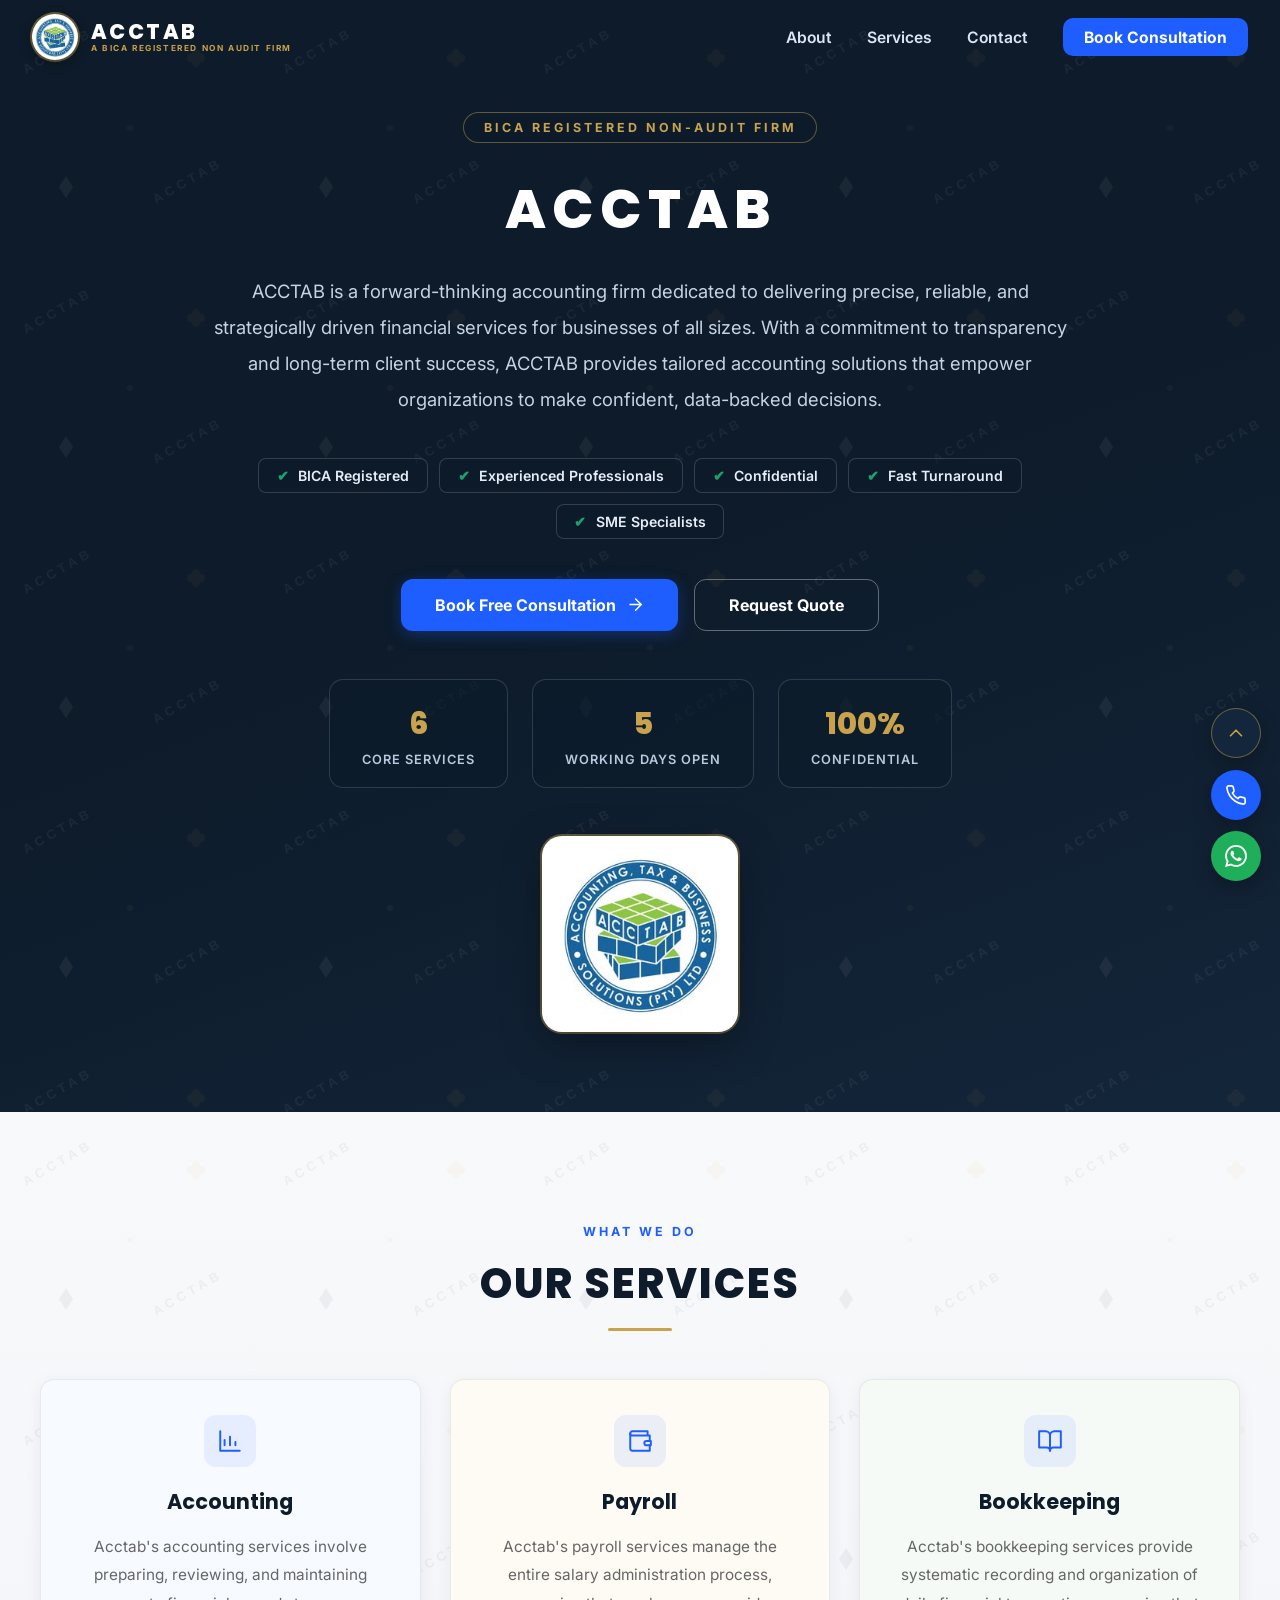
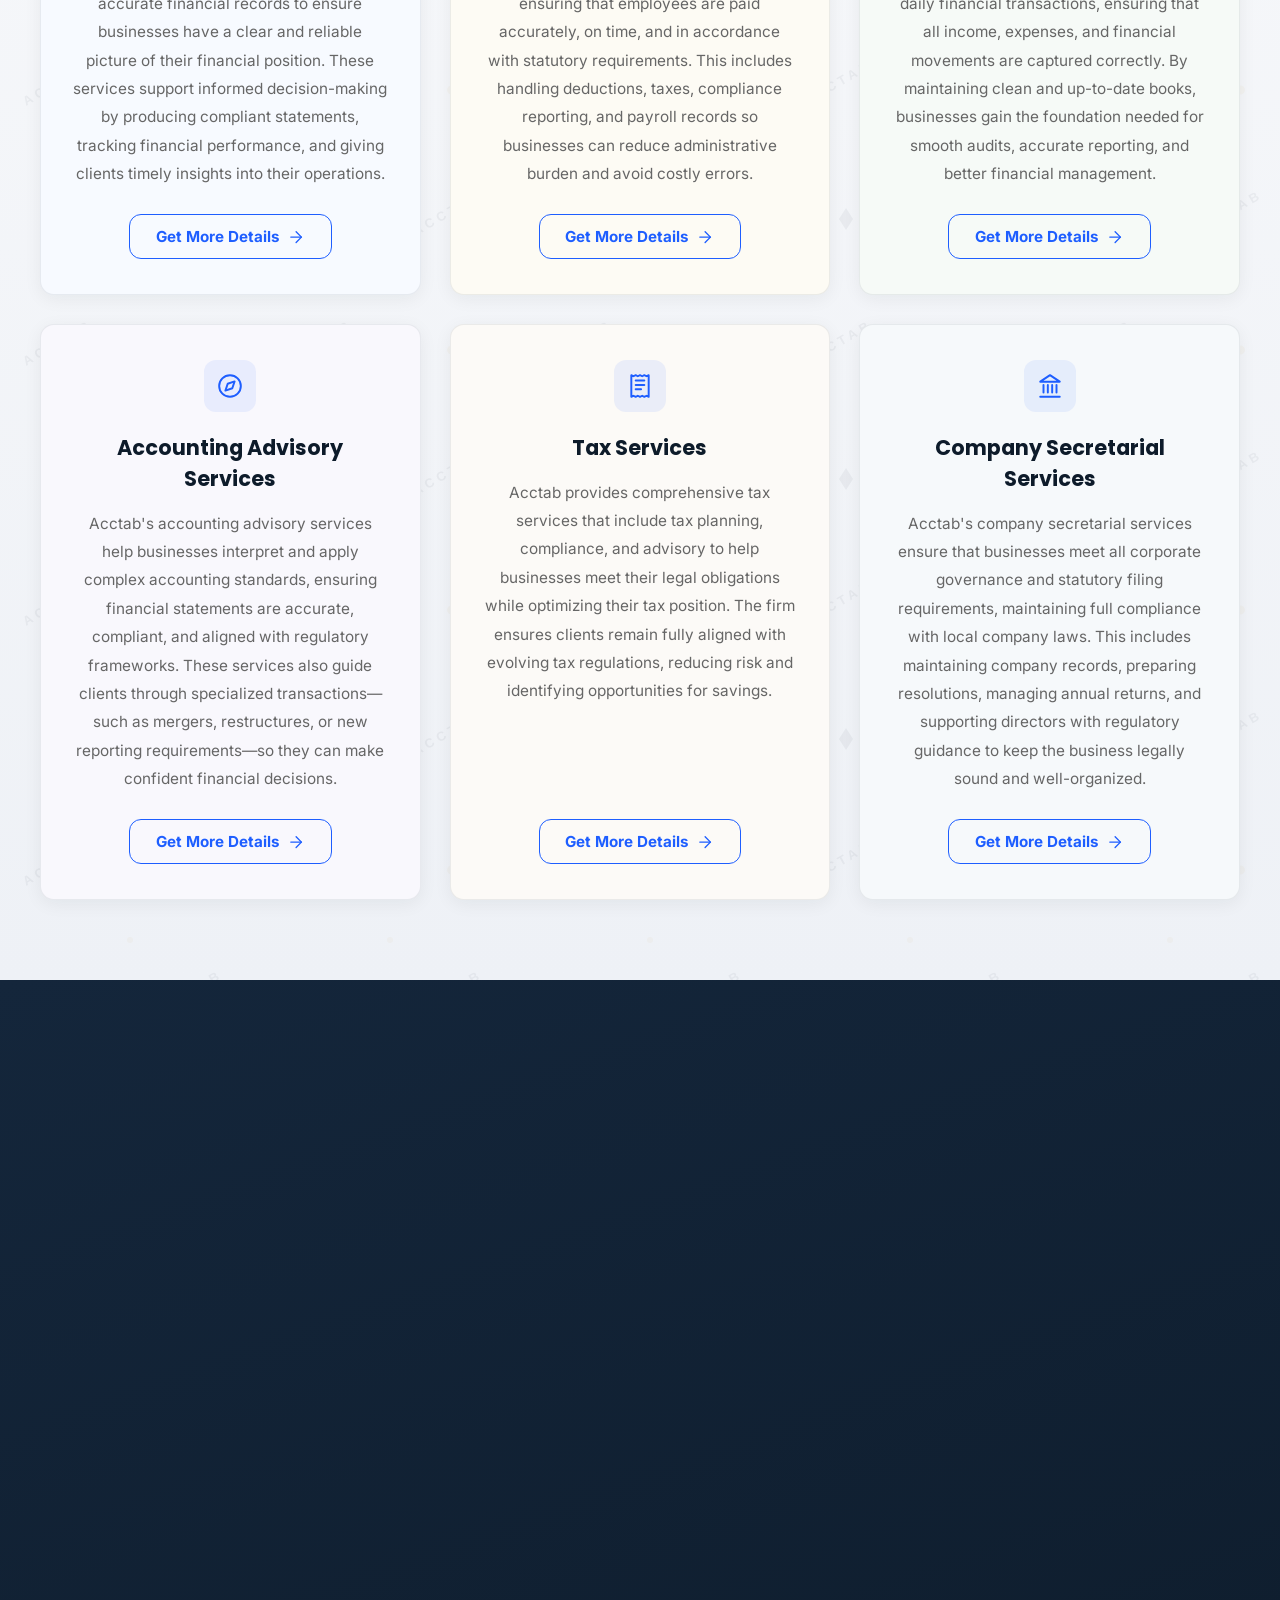
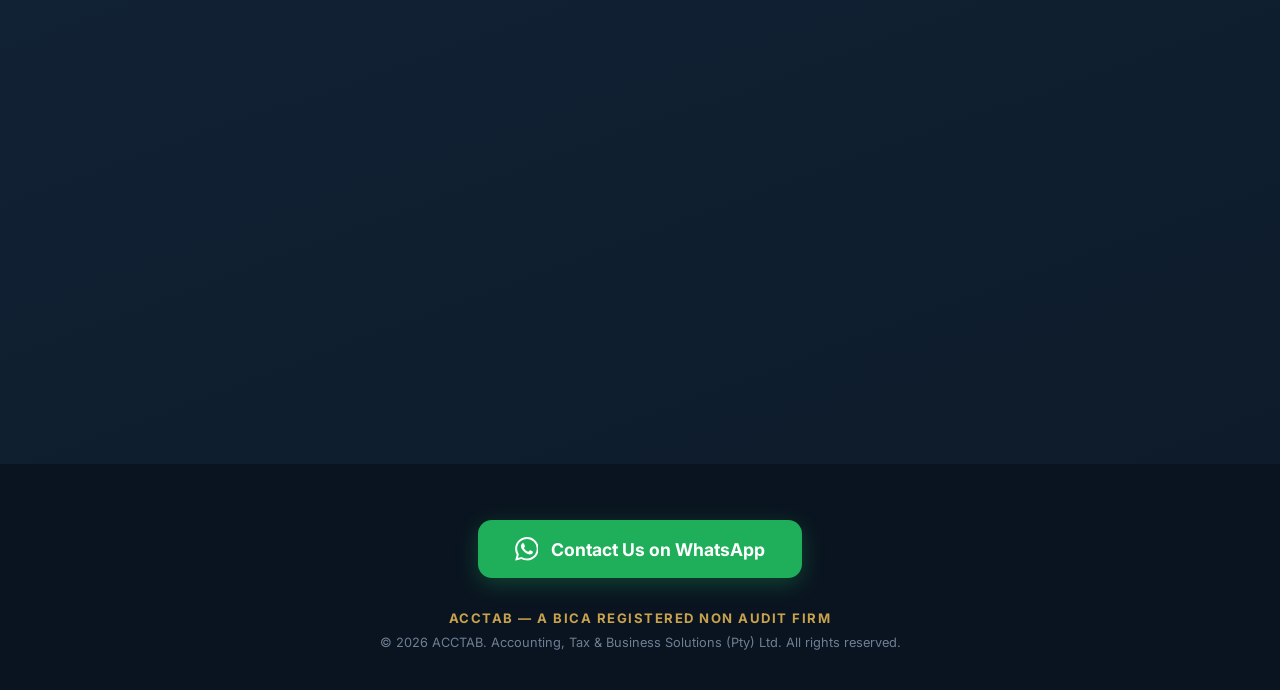
==== commit 03f8830f: "Refine design: full-navbar glisten, monogram motif, hero office photo, sleek buttons, performance - " ====
--- a/index.html
+++ b/index.html
@@ -20,10 +20,12 @@
     <link rel="icon" type="image/jpeg" href="acctab.jpg">
     <link rel="apple-touch-icon" href="acctab.jpg">
 
-    <!-- Fonts -->
+    <!-- Performance -->
     <link rel="preconnect" href="https://fonts.googleapis.com">
     <link rel="preconnect" href="https://fonts.gstatic.com" crossorigin>
-    <link href="https://fonts.googleapis.com/css2?family=Poppins:wght@600;700;800&family=Inter:wght@400;500;600;700&display=swap" rel="stylesheet">
+    <link rel="preconnect" href="https://images.unsplash.com">
+    <link rel="preload" as="image" href="https://images.unsplash.com/photo-1600880292203-757bb62b4baf?auto=format&fit=crop&w=1600&q=55">
+    <link href="https://fonts.googleapis.com/css2?family=Poppins:wght@700;800&family=Inter:wght@400;600;700&display=swap" rel="stylesheet">
 
     <!-- Structured Data -->
     <script type="application/ld+json">
@@ -50,6 +52,7 @@
             --navy: #0D1B2A;
             --navy-2: #14263B;
             --royal: #1E5EFF;
+            --royal-dark: #1750E0;
             --gold: #C8A24C;
             --white: #FFFFFF;
             --light: #F8F9FB;
@@ -78,6 +81,18 @@
 
         h1, h2, h3, .brand-name {
             font-family: 'Poppins', 'Segoe UI', sans-serif;
+        }
+
+        .icon {
+            width: 1.2em;
+            height: 1.2em;
+            stroke: currentColor;
+            stroke-width: 1.8;
+            fill: none;
+            stroke-linecap: round;
+            stroke-linejoin: round;
+            vertical-align: -0.22em;
+            flex-shrink: 0;
         }
 
         /* ============ Navigation ============ */
@@ -95,11 +110,40 @@
         }
 
         nav.scrolled {
-            background: rgba(13, 27, 42, 0.92);
-            backdrop-filter: blur(12px);
-            -webkit-backdrop-filter: blur(12px);
-            box-shadow: 0 8px 30px rgba(0, 0, 0, 0.35);
+            background: rgba(13, 27, 42, 0.96);
+            box-shadow: 0 6px 24px rgba(0, 0, 0, 0.3);
             padding: 0.6rem 2rem;
+        }
+
+        /* Looping glisten & shine sweeping across the whole navbar every 5 seconds */
+        .nav-shine {
+            position: absolute;
+            inset: 0;
+            overflow: hidden;
+            pointer-events: none;
+        }
+
+        .nav-shine::after {
+            content: '';
+            position: absolute;
+            top: 0;
+            left: 0;
+            width: 18%;
+            height: 100%;
+            background: linear-gradient(105deg,
+                transparent 0%,
+                rgba(255, 255, 255, 0.05) 30%,
+                rgba(255, 255, 255, 0.20) 50%,
+                rgba(200, 162, 76, 0.12) 65%,
+                transparent 100%);
+            transform: translateX(-130%) skewX(-18deg);
+            animation: navshine 5s ease-in-out infinite;
+        }
+
+        @keyframes navshine {
+            0%   { transform: translateX(-130%) skewX(-18deg); }
+            24%  { transform: translateX(720%) skewX(-18deg); }
+            100% { transform: translateX(720%) skewX(-18deg); }
         }
 
         .brand {
@@ -110,18 +154,18 @@
         }
 
         .brand-logo {
-            width: 48px;
-            height: 48px;
+            width: 46px;
+            height: 46px;
             border-radius: 50%;
             background: var(--white);
             padding: 3px;
             object-fit: contain;
-            box-shadow: 0 4px 15px rgba(0, 0, 0, 0.35), 0 0 0 2px rgba(200, 162, 76, 0.55);
-            transition: transform 0.4s ease;
+            box-shadow: 0 3px 12px rgba(0, 0, 0, 0.3), 0 0 0 2px rgba(200, 162, 76, 0.5);
+            transition: transform 0.35s ease;
         }
 
         .brand:hover .brand-logo {
-            transform: rotate(-8deg) scale(1.08);
+            transform: scale(1.06);
         }
 
         .brand-text {
@@ -129,14 +173,11 @@
             flex-direction: column;
             align-items: flex-start;
             line-height: 1.15;
-            position: relative;
-            overflow: hidden;
-            padding: 2px 6px 3px 2px;
         }
 
         .brand-name {
             font-weight: 800;
-            font-size: 1.35rem;
+            font-size: 1.3rem;
             letter-spacing: 2.5px;
             color: var(--white);
             text-align: left;
@@ -152,31 +193,6 @@
             white-space: nowrap;
         }
 
-        /* Looping glisten & shine sweeping across the brand text every 5 seconds */
-        .brand-text::after {
-            content: '';
-            position: absolute;
-            top: 0;
-            left: -120%;
-            width: 60%;
-            height: 100%;
-            background: linear-gradient(105deg,
-                transparent 0%,
-                rgba(255, 255, 255, 0.15) 35%,
-                rgba(255, 255, 255, 0.85) 50%,
-                rgba(200, 162, 76, 0.45) 62%,
-                transparent 100%);
-            transform: skewX(-20deg);
-            animation: shine 5s ease-in-out infinite;
-            pointer-events: none;
-        }
-
-        @keyframes shine {
-            0%   { left: -120%; }
-            18%  { left: 160%; }
-            100% { left: 160%; }
-        }
-
         .nav-right {
             display: flex;
             align-items: center;
@@ -194,7 +210,7 @@
             color: #dbe6f5;
             text-decoration: none;
             font-weight: 600;
-            font-size: 1rem;
+            font-size: 0.98rem;
             position: relative;
             padding: 0.3rem 0;
             transition: color 0.3s;
@@ -207,8 +223,8 @@
             left: 0;
             width: 0;
             height: 2px;
-            background: linear-gradient(90deg, var(--royal), var(--gold));
-            transition: width 0.35s ease;
+            background: var(--gold);
+            transition: width 0.3s ease;
             border-radius: 2px;
         }
 
@@ -221,13 +237,12 @@
         }
 
         .nav-cta {
-            background: linear-gradient(135deg, var(--royal), #4a7dff);
+            background: var(--royal);
             color: var(--white) !important;
-            padding: 0.6rem 1.4rem;
-            border-radius: 30px;
+            padding: 0.6rem 1.3rem;
+            border-radius: 10px;
             font-weight: 700;
-            box-shadow: 0 4px 18px rgba(30, 94, 255, 0.45);
-            transition: transform 0.3s, box-shadow 0.3s;
+            transition: background 0.25s, transform 0.25s;
         }
 
         .nav-cta::after {
@@ -235,8 +250,8 @@
         }
 
         .nav-cta:hover {
-            transform: translateY(-2px);
-            box-shadow: 0 6px 26px rgba(200, 162, 76, 0.6);
+            background: var(--royal-dark);
+            transform: translateY(-1px);
             color: var(--white) !important;
         }
 
@@ -253,15 +268,15 @@
 
         .hamburger span {
             width: 26px;
-            height: 3px;
+            height: 2px;
             background: var(--white);
-            border-radius: 3px;
+            border-radius: 2px;
             transition: transform 0.3s ease, opacity 0.3s ease;
         }
 
-        .hamburger.open span:nth-child(1) { transform: translateY(8px) rotate(45deg); }
+        .hamburger.open span:nth-child(1) { transform: translateY(7px) rotate(45deg); }
         .hamburger.open span:nth-child(2) { opacity: 0; }
-        .hamburger.open span:nth-child(3) { transform: translateY(-8px) rotate(-45deg); }
+        .hamburger.open span:nth-child(3) { transform: translateY(-7px) rotate(-45deg); }
 
         /* ============ Sections ============ */
         section {
@@ -275,19 +290,30 @@
             overflow: hidden;
         }
 
-        /* Subtle decorative parallax layer */
+        /*
+         * Designer monogram motif — the ACCTAB wordmark repeated diagonally
+         * with quatrefoil and diamond marks, in the manner of a luxury-house
+         * monogram canvas. Rendered as a tiny inline SVG tile: zero requests.
+         */
         section::before {
             content: '';
             position: absolute;
-            top: 0;
-            left: 0;
-            width: 100%;
-            height: 100%;
-            background-size: cover;
-            background-position: center;
+            inset: 0;
             z-index: 0;
-            opacity: 0.07;
             pointer-events: none;
+            background-repeat: repeat;
+            background-size: 260px 260px;
+        }
+
+        #about::before,
+        #contact::before {
+            opacity: 0.055;
+            background-image: url("data:image/svg+xml,%3Csvg xmlns='http://www.w3.org/2000/svg' width='260' height='260' viewBox='0 0 260 260'%3E%3Ctext x='26' y='74' font-family='Poppins,Arial,sans-serif' font-size='13' font-weight='700' letter-spacing='4' fill='%23FFFFFF' transform='rotate(-30 26 74)'%3EACCTAB%3C/text%3E%3Ctext x='156' y='204' font-family='Poppins,Arial,sans-serif' font-size='13' font-weight='700' letter-spacing='4' fill='%23FFFFFF' transform='rotate(-30 156 204)'%3EACCTAB%3C/text%3E%3Cpath d='M0,-9 C2.5,-9 4,-7 4,-4.5 C7,-4.5 9,-2.5 9,0 C9,2.5 7,4.5 4,4.5 C4,7 2.5,9 0,9 C-2.5,9 -4,7 -4,4.5 C-7,4.5 -9,2.5 -9,0 C-9,-2.5 -7,-4.5 -4,-4.5 C-4,-7 -2.5,-9 0,-9 Z' fill='%23C8A24C' transform='translate(196,58)'/%3E%3Cpath d='M66,176 l7,11 -7,11 -7,-11 Z' fill='%23FFFFFF'/%3E%3Ccircle cx='130' cy='128' r='3' fill='%23C8A24C'/%3E%3C/svg%3E");
+        }
+
+        #services::before {
+            opacity: 0.05;
+            background-image: url("data:image/svg+xml,%3Csvg xmlns='http://www.w3.org/2000/svg' width='260' height='260' viewBox='0 0 260 260'%3E%3Ctext x='26' y='74' font-family='Poppins,Arial,sans-serif' font-size='13' font-weight='700' letter-spacing='4' fill='%230D1B2A' transform='rotate(-30 26 74)'%3EACCTAB%3C/text%3E%3Ctext x='156' y='204' font-family='Poppins,Arial,sans-serif' font-size='13' font-weight='700' letter-spacing='4' fill='%230D1B2A' transform='rotate(-30 156 204)'%3EACCTAB%3C/text%3E%3Cpath d='M0,-9 C2.5,-9 4,-7 4,-4.5 C7,-4.5 9,-2.5 9,0 C9,2.5 7,4.5 4,4.5 C4,7 2.5,9 0,9 C-2.5,9 -4,7 -4,4.5 C-7,4.5 -9,2.5 -9,0 C-9,-2.5 -7,-4.5 -4,-4.5 C-4,-7 -2.5,-9 0,-9 Z' fill='%23C8A24C' transform='translate(196,58)'/%3E%3Cpath d='M66,176 l7,11 -7,11 -7,-11 Z' fill='%230D1B2A'/%3E%3Ccircle cx='130' cy='128' r='3' fill='%23C8A24C'/%3E%3C/svg%3E");
         }
 
         section > * {
@@ -298,8 +324,8 @@
         /* Scroll reveal */
         .reveal {
             opacity: 0;
-            transform: translateY(40px);
-            transition: opacity 0.9s ease, transform 0.9s ease;
+            transform: translateY(32px);
+            transition: opacity 0.7s ease, transform 0.7s ease;
         }
 
         .reveal.visible {
@@ -310,90 +336,67 @@
         /* ============ Section 1 - About / Hero ============ */
         #about {
             background:
-                radial-gradient(circle at 15% 20%, rgba(30, 94, 255, 0.25), transparent 45%),
-                radial-gradient(circle at 85% 80%, rgba(200, 162, 76, 0.18), transparent 40%),
-                linear-gradient(135deg, #0D1B2A 0%, #14263B 100%);
+                linear-gradient(160deg, rgba(13, 27, 42, 0.93) 0%, rgba(13, 27, 42, 0.86) 50%, rgba(20, 38, 59, 0.94) 100%),
+                url('https://images.unsplash.com/photo-1600880292203-757bb62b4baf?auto=format&fit=crop&w=1600&q=55') center 30% / cover no-repeat,
+                var(--navy);
             color: #dbe6f5;
-        }
-
-        #about::before {
-            background-image: url('data:image/svg+xml,<svg xmlns="http://www.w3.org/2000/svg" viewBox="0 0 1200 800"><circle cx="200" cy="200" r="100" fill="%231E5EFF"/><circle cx="800" cy="600" r="150" fill="%23C8A24C"/><circle cx="1000" cy="300" r="80" fill="%23FFFFFF"/></svg>');
-            animation: drift 18s ease-in-out infinite alternate;
-        }
-
-        @keyframes drift {
-            from { transform: translateY(0) scale(1); }
-            to   { transform: translateY(-30px) scale(1.05); }
         }
 
         .hero-eyebrow {
             display: inline-block;
             font-weight: 700;
-            font-size: 0.8rem;
+            font-size: 0.78rem;
             letter-spacing: 3px;
             text-transform: uppercase;
             color: var(--gold);
-            border: 1px solid rgba(200, 162, 76, 0.5);
+            border: 1px solid rgba(200, 162, 76, 0.45);
             padding: 0.45rem 1.2rem;
             border-radius: 30px;
             margin-bottom: 1.6rem;
-            background: rgba(200, 162, 76, 0.08);
-            backdrop-filter: blur(6px);
+            background: rgba(13, 27, 42, 0.55);
         }
 
         #about h1 {
-            font-size: 3.5rem;
+            font-size: 3.4rem;
             font-weight: 800;
             margin-bottom: 1.5rem;
             color: var(--white);
             text-transform: uppercase;
             letter-spacing: 6px;
-            background: linear-gradient(90deg, #FFFFFF 0%, #C8A24C 50%, #FFFFFF 100%);
-            background-size: 200% auto;
-            -webkit-background-clip: text;
-            background-clip: text;
-            -webkit-text-fill-color: transparent;
-            animation: goldflow 6s linear infinite;
-        }
-
-        @keyframes goldflow {
-            to { background-position: 200% center; }
         }
 
         #about p {
-            font-size: 1.2rem;
-            font-weight: 500;
-            max-width: 900px;
-            line-height: 2;
+            font-size: 1.15rem;
+            font-weight: 400;
+            max-width: 880px;
+            line-height: 1.95;
             margin-bottom: 2.5rem;
-            color: #b9c8dc;
+            color: #c6d3e4;
         }
 
         .hero-badges {
             display: flex;
             flex-wrap: wrap;
             justify-content: center;
-            gap: 0.8rem;
+            gap: 0.7rem;
             margin-bottom: 2.5rem;
             max-width: 800px;
         }
 
         .badge {
-            background: rgba(255, 255, 255, 0.06);
-            border: 1px solid rgba(255, 255, 255, 0.14);
-            backdrop-filter: blur(8px);
-            color: #dbe6f5;
+            background: rgba(13, 27, 42, 0.55);
+            border: 1px solid rgba(255, 255, 255, 0.16);
+            color: #e6edf6;
             font-weight: 600;
-            font-size: 0.9rem;
-            padding: 0.55rem 1.2rem;
-            border-radius: 30px;
-            transition: transform 0.3s, border-color 0.3s, box-shadow 0.3s;
+            font-size: 0.88rem;
+            padding: 0.5rem 1.1rem;
+            border-radius: 8px;
+            transition: transform 0.25s, border-color 0.25s;
         }
 
         .badge:hover {
-            transform: translateY(-4px);
+            transform: translateY(-3px);
             border-color: var(--gold);
-            box-shadow: 0 8px 22px rgba(200, 162, 76, 0.25);
         }
 
         .badge .tick {
@@ -412,46 +415,45 @@
         .btn-primary, .btn-secondary {
             display: inline-flex;
             align-items: center;
+            justify-content: center;
             gap: 0.6rem;
-            padding: 1rem 2.2rem;
-            border-radius: 40px;
+            padding: 0.95rem 2.1rem;
+            border-radius: 12px;
             text-decoration: none;
             font-weight: 700;
-            font-size: 1.05rem;
-            transition: transform 0.3s, box-shadow 0.3s;
-            position: relative;
-            overflow: hidden;
+            font-size: 1rem;
+            transition: background 0.25s, border-color 0.25s, color 0.25s, transform 0.25s;
         }
 
         .btn-primary {
-            background: linear-gradient(135deg, var(--royal), #4a7dff);
+            background: var(--royal);
             color: var(--white);
-            box-shadow: 0 6px 25px rgba(30, 94, 255, 0.45);
+            box-shadow: 0 4px 16px rgba(30, 94, 255, 0.3);
         }
 
         .btn-primary:hover {
-            transform: translateY(-3px) scale(1.03);
-            box-shadow: 0 10px 35px rgba(200, 162, 76, 0.55);
+            background: var(--royal-dark);
+            transform: translateY(-2px);
         }
 
         .btn-secondary {
             background: transparent;
+            color: var(--white);
+            border: 1.5px solid rgba(255, 255, 255, 0.35);
+        }
+
+        .btn-secondary:hover {
+            border-color: var(--gold);
             color: var(--gold);
-            border: 2px solid var(--gold);
-        }
-
-        .btn-secondary:hover {
-            background: rgba(200, 162, 76, 0.12);
-            transform: translateY(-3px);
-            box-shadow: 0 8px 25px rgba(200, 162, 76, 0.3);
-        }
-
-        .btn-primary .arrow {
-            transition: transform 0.3s;
-        }
-
-        .btn-primary:hover .arrow {
-            transform: translateX(5px);
+            transform: translateY(-2px);
+        }
+
+        .btn-primary .icon {
+            transition: transform 0.25s;
+        }
+
+        .btn-primary:hover .icon {
+            transform: translateX(4px);
         }
 
         /* Floating statistics cards */
@@ -464,21 +466,17 @@
         }
 
         .stat-card {
-            background: rgba(255, 255, 255, 0.07);
+            background: rgba(13, 27, 42, 0.6);
             border: 1px solid rgba(255, 255, 255, 0.14);
-            backdrop-filter: blur(10px);
-            -webkit-backdrop-filter: blur(10px);
-            border-radius: 16px;
-            padding: 1.4rem 2rem;
+            border-radius: 14px;
+            padding: 1.3rem 2rem;
             min-width: 170px;
-            box-shadow: 0 10px 35px rgba(0, 0, 0, 0.3);
-            animation: float 4s ease-in-out infinite;
-            transition: transform 0.3s, border-color 0.3s;
-        }
-
-        .stat-card:nth-child(2) { animation-delay: 0.6s; }
-        .stat-card:nth-child(3) { animation-delay: 1.2s; }
-        .stat-card:nth-child(4) { animation-delay: 1.8s; }
+            animation: float 5s ease-in-out infinite;
+            transition: border-color 0.25s;
+        }
+
+        .stat-card:nth-child(2) { animation-delay: 0.8s; }
+        .stat-card:nth-child(3) { animation-delay: 1.6s; }
 
         .stat-card:hover {
             border-color: var(--gold);
@@ -486,13 +484,13 @@
 
         .stat-number {
             font-family: 'Poppins', sans-serif;
-            font-size: 2rem;
+            font-size: 1.9rem;
             font-weight: 800;
             color: var(--gold);
         }
 
         .stat-label {
-            font-size: 0.85rem;
+            font-size: 0.8rem;
             font-weight: 600;
             color: #b9c8dc;
             letter-spacing: 1px;
@@ -502,38 +500,36 @@
 
         .logo-frame {
             background: var(--white);
-            border-radius: 24px;
-            padding: 1.2rem;
+            border-radius: 20px;
+            padding: 1.1rem;
             display: inline-flex;
-            box-shadow: 0 15px 50px rgba(30, 94, 255, 0.3), 0 0 0 3px rgba(200, 162, 76, 0.4);
-            animation: float 3.5s ease-in-out infinite;
+            box-shadow: 0 12px 40px rgba(0, 0, 0, 0.35), 0 0 0 2px rgba(200, 162, 76, 0.45);
+            animation: float 4.5s ease-in-out infinite;
         }
 
         .logo-frame img {
-            width: 170px;
-            height: 170px;
+            width: 160px;
+            height: 160px;
             object-fit: contain;
             display: block;
         }
 
         @keyframes float {
             0%, 100% { transform: translateY(0); }
-            50% { transform: translateY(-16px); }
+            50% { transform: translateY(-12px); }
         }
 
         /* ============ Section 2 - Services ============ */
         #services {
-            background: linear-gradient(180deg, var(--light) 0%, #edf1f7 100%);
+            background: linear-gradient(180deg, var(--light) 0%, #eef1f6 100%);
             color: var(--dark-text);
-        }
-
-        #services::before {
-            background-image: url('data:image/svg+xml,<svg xmlns="http://www.w3.org/2000/svg" viewBox="0 0 1200 800"><rect x="100" y="100" width="200" height="200" rx="24" fill="%231E5EFF"/><rect x="700" y="400" width="250" height="250" rx="24" fill="%23C8A24C"/></svg>');
+            content-visibility: auto;
+            contain-intrinsic-size: auto 1400px;
         }
 
         .section-eyebrow {
             font-weight: 700;
-            font-size: 0.8rem;
+            font-size: 0.78rem;
             letter-spacing: 3px;
             text-transform: uppercase;
             color: var(--royal);
@@ -541,7 +537,7 @@
         }
 
         #services h2 {
-            font-size: 2.8rem;
+            font-size: 2.6rem;
             font-weight: 800;
             margin-bottom: 0.8rem;
             color: var(--navy);
@@ -550,28 +546,28 @@
         }
 
         .gold-divider {
-            width: 70px;
-            height: 4px;
-            border-radius: 4px;
-            background: linear-gradient(90deg, var(--gold), var(--royal));
+            width: 64px;
+            height: 3px;
+            border-radius: 3px;
+            background: var(--gold);
             margin: 0 auto 3rem;
         }
 
         .service-grid {
             display: grid;
             grid-template-columns: repeat(auto-fit, minmax(300px, 1fr));
-            gap: 2rem;
+            gap: 1.8rem;
             max-width: 1200px;
             width: 100%;
         }
 
         .service-card {
-            background: rgba(255, 255, 255, 0.92);
+            background: var(--white);
             padding: 2.2rem 2rem;
-            border-radius: 16px;
-            border: 1px solid rgba(13, 27, 42, 0.06);
-            box-shadow: 0 6px 25px rgba(13, 27, 42, 0.08);
-            transition: transform 0.35s ease, box-shadow 0.35s ease, border-color 0.35s ease;
+            border-radius: 14px;
+            border: 1px solid rgba(13, 27, 42, 0.07);
+            box-shadow: 0 4px 18px rgba(13, 27, 42, 0.06);
+            transition: transform 0.3s ease, box-shadow 0.3s ease, border-color 0.3s ease;
             display: flex;
             flex-direction: column;
             position: relative;
@@ -584,17 +580,25 @@
             top: 0;
             left: 0;
             width: 100%;
-            height: 4px;
+            height: 3px;
             background: linear-gradient(90deg, var(--royal), var(--gold));
             transform: scaleX(0);
             transform-origin: left;
-            transition: transform 0.4s ease;
-        }
+            transition: transform 0.35s ease;
+        }
+
+        /* Subtle, harmonious off-white tints across the service cards */
+        .service-card:nth-child(1) { background: #F7FAFF; } /* ice blue */
+        .service-card:nth-child(2) { background: #FDFBF4; } /* warm ivory */
+        .service-card:nth-child(3) { background: #F6FAF7; } /* soft mint */
+        .service-card:nth-child(4) { background: #F9F8FD; } /* pale lavender */
+        .service-card:nth-child(5) { background: #FCFAF7; } /* pearl */
+        .service-card:nth-child(6) { background: #F6F9FB; } /* cool mist */
 
         .service-card:hover {
-            transform: translateY(-10px);
-            box-shadow: 0 18px 45px rgba(30, 94, 255, 0.18);
-            border-color: rgba(200, 162, 76, 0.4);
+            transform: translateY(-8px);
+            box-shadow: 0 16px 38px rgba(13, 27, 42, 0.12);
+            border-color: rgba(200, 162, 76, 0.35);
         }
 
         .service-card:hover::before {
@@ -602,21 +606,31 @@
         }
 
         .service-icon {
-            font-size: 2.2rem;
-            margin-bottom: 1rem;
-            display: inline-block;
-            animation: float 4s ease-in-out infinite;
+            width: 52px;
+            height: 52px;
+            margin: 0 auto 1.2rem;
+            border-radius: 12px;
+            background: rgba(30, 94, 255, 0.08);
+            color: var(--royal);
+            display: flex;
+            align-items: center;
+            justify-content: center;
+        }
+
+        .service-icon .icon {
+            width: 26px;
+            height: 26px;
         }
 
         .service-card h3 {
-            font-size: 1.35rem;
+            font-size: 1.3rem;
             font-weight: 700;
             margin-bottom: 1rem;
             color: var(--navy);
         }
 
         .service-card p {
-            font-size: 0.98rem;
+            font-size: 0.96rem;
             font-weight: 400;
             line-height: 1.85;
             color: var(--muted);
@@ -625,32 +639,34 @@
         }
 
         .details-btn {
-            display: inline-block;
-            background: linear-gradient(135deg, var(--royal), #4a7dff);
-            color: var(--white);
-            padding: 0.85rem 1.8rem;
-            border-radius: 30px;
+            display: inline-flex;
+            align-items: center;
+            gap: 0.5rem;
+            background: transparent;
+            color: var(--royal);
+            padding: 0.75rem 1.6rem;
+            border-radius: 12px;
             text-decoration: none;
             font-weight: 700;
-            font-size: 1rem;
-            box-shadow: 0 5px 18px rgba(30, 94, 255, 0.35);
-            transition: transform 0.3s, box-shadow 0.3s;
+            font-size: 0.95rem;
+            border: 1.5px solid var(--royal);
+            transition: background 0.25s, color 0.25s, transform 0.25s;
             cursor: pointer;
-            border: none;
             align-self: center;
         }
 
         .details-btn:hover {
-            transform: translateY(-3px) scale(1.04);
-            box-shadow: 0 10px 30px rgba(200, 162, 76, 0.55);
+            background: var(--royal);
+            color: var(--white);
+            transform: translateY(-2px);
         }
 
         /* ============ Section 3 - Contact ============ */
         #contact {
-            background:
-                radial-gradient(circle at 80% 15%, rgba(30, 94, 255, 0.2), transparent 45%),
-                linear-gradient(135deg, #14263B 0%, #0D1B2A 100%);
+            background: linear-gradient(160deg, var(--navy-2) 0%, var(--navy) 100%);
             color: #dbe6f5;
+            content-visibility: auto;
+            contain-intrinsic-size: auto 1200px;
         }
 
         #contact .section-eyebrow {
@@ -658,7 +674,7 @@
         }
 
         #contact h2 {
-            font-size: 2.8rem;
+            font-size: 2.6rem;
             font-weight: 800;
             margin-bottom: 0.8rem;
             color: var(--white);
@@ -670,52 +686,52 @@
             display: flex;
             flex-wrap: wrap;
             justify-content: center;
-            gap: 1.5rem;
+            gap: 1.2rem;
             margin-bottom: 3rem;
             max-width: 1000px;
         }
 
         .contact-item {
-            font-size: 1.15rem;
+            display: inline-flex;
+            align-items: center;
+            gap: 0.7rem;
+            font-size: 1.05rem;
             font-weight: 600;
             color: var(--white);
-            background: rgba(255, 255, 255, 0.06);
-            backdrop-filter: blur(8px);
-            padding: 1.1rem 2rem;
-            border-radius: 14px;
-            border: 1px solid rgba(200, 162, 76, 0.4);
+            background: rgba(255, 255, 255, 0.05);
+            padding: 1rem 1.8rem;
+            border-radius: 12px;
+            border: 1px solid rgba(255, 255, 255, 0.14);
             text-decoration: none;
-            transition: transform 0.3s, border-color 0.3s, box-shadow 0.3s;
-            animation: softpulse 3s ease-in-out infinite;
+            transition: transform 0.25s, border-color 0.25s;
         }
 
         .contact-item:hover {
-            transform: translateY(-5px);
+            transform: translateY(-3px);
             border-color: var(--gold);
-            box-shadow: 0 10px 30px rgba(200, 162, 76, 0.3);
-        }
-
-        @keyframes softpulse {
-            0%, 100% { box-shadow: 0 0 0 rgba(200, 162, 76, 0); }
-            50% { box-shadow: 0 0 22px rgba(200, 162, 76, 0.25); }
+        }
+
+        .contact-item .icon {
+            color: var(--gold);
         }
 
         .hours {
-            font-size: 1.15rem;
-            font-weight: 500;
-            color: #b9c8dc;
+            font-size: 1.1rem;
+            font-weight: 400;
+            color: #c6d3e4;
             margin: 0 0 3rem;
             line-height: 2;
-            background: rgba(255, 255, 255, 0.05);
+            background: rgba(255, 255, 255, 0.04);
             border: 1px solid rgba(255, 255, 255, 0.12);
-            border-radius: 16px;
-            padding: 1.5rem 2.5rem;
+            border-radius: 14px;
+            padding: 1.4rem 2.4rem;
         }
 
         .hours strong {
             color: var(--gold);
             letter-spacing: 1px;
             text-transform: uppercase;
+            font-weight: 700;
         }
 
         iframe {
@@ -723,8 +739,8 @@
             max-width: 800px;
             height: 400px;
             border: 0;
-            border-radius: 16px;
-            box-shadow: 0 15px 50px rgba(0, 0, 0, 0.4), 0 0 0 2px rgba(200, 162, 76, 0.5);
+            border-radius: 14px;
+            box-shadow: 0 12px 40px rgba(0, 0, 0, 0.35), 0 0 0 1px rgba(200, 162, 76, 0.4);
         }
 
         /* ============ Footer ============ */
@@ -737,31 +753,33 @@
         .whatsapp-btn {
             display: inline-flex;
             align-items: center;
-            gap: 1rem;
-            background: linear-gradient(135deg, #25D366, #1AA36F);
+            gap: 0.8rem;
+            background: #1FAF5A;
             color: white;
-            padding: 1.2rem 2.6rem;
-            border-radius: 50px;
+            padding: 1.05rem 2.3rem;
+            border-radius: 14px;
             text-decoration: none;
             font-weight: 700;
-            font-size: 1.2rem;
-            transition: transform 0.3s, box-shadow 0.3s;
-            box-shadow: 0 8px 28px rgba(37, 211, 102, 0.35);
+            font-size: 1.1rem;
+            transition: background 0.25s, transform 0.25s;
+            box-shadow: 0 6px 22px rgba(31, 175, 90, 0.3);
         }
 
         .whatsapp-btn:hover {
-            transform: translateY(-4px) scale(1.04);
-            box-shadow: 0 14px 40px rgba(37, 211, 102, 0.55);
-        }
-
-        .whatsapp-icon {
-            font-size: 1.6rem;
+            background: #189A4D;
+            transform: translateY(-2px);
+        }
+
+        .wa-glyph {
+            width: 1.35em;
+            height: 1.35em;
+            fill: currentColor;
         }
 
         .footer-note {
             margin-top: 2rem;
-            font-size: 0.85rem;
-            font-weight: 600;
+            font-size: 0.82rem;
+            font-weight: 700;
             letter-spacing: 1.5px;
             text-transform: uppercase;
             color: var(--gold);
@@ -780,44 +798,48 @@
             bottom: 1.2rem;
             display: flex;
             flex-direction: column;
-            gap: 0.8rem;
+            gap: 0.7rem;
             z-index: 999;
         }
 
         .fab {
-            width: 54px;
-            height: 54px;
+            width: 50px;
+            height: 50px;
             border-radius: 50%;
             display: flex;
             align-items: center;
             justify-content: center;
-            font-size: 1.4rem;
             text-decoration: none;
             color: var(--white);
-            box-shadow: 0 8px 25px rgba(0, 0, 0, 0.35);
-            transition: transform 0.3s, box-shadow 0.3s;
+            box-shadow: 0 6px 20px rgba(0, 0, 0, 0.3);
+            transition: transform 0.25s;
             border: none;
             cursor: pointer;
         }
 
+        .fab .icon, .fab .wa-glyph {
+            width: 22px;
+            height: 22px;
+        }
+
         .fab:hover {
-            transform: translateY(-4px) scale(1.08);
-        }
-
-        .fab-whatsapp { background: linear-gradient(135deg, #25D366, #1AA36F); }
-        .fab-phone    { background: linear-gradient(135deg, var(--royal), #4a7dff); }
+            transform: translateY(-3px);
+        }
+
+        .fab-whatsapp { background: #1FAF5A; }
+        .fab-phone    { background: var(--royal); }
 
         .fab-top {
-            background: linear-gradient(135deg, var(--gold), #a8853b);
+            background: var(--navy-2);
+            border: 1px solid rgba(200, 162, 76, 0.5);
+            color: var(--gold);
             opacity: 0;
             visibility: hidden;
-            transform: translateY(10px);
         }
 
         .fab-top.show {
             opacity: 1;
             visibility: visible;
-            transform: translateY(0);
         }
 
         /* ============ Reduced motion ============ */
@@ -841,6 +863,10 @@
                 padding: 0.7rem 1.2rem;
             }
 
+            nav.scrolled {
+                padding: 0.6rem 1.2rem;
+            }
+
             .hamburger {
                 display: flex;
             }
@@ -851,13 +877,12 @@
                 right: 0;
                 height: 100vh;
                 width: min(78vw, 320px);
-                background: rgba(13, 27, 42, 0.97);
-                backdrop-filter: blur(14px);
+                background: rgba(13, 27, 42, 0.98);
                 flex-direction: column;
                 justify-content: center;
                 gap: 2.5rem;
                 transform: translateX(100%);
-                transition: transform 0.4s ease;
+                transition: transform 0.35s ease;
                 box-shadow: -10px 0 40px rgba(0, 0, 0, 0.5);
             }
 
@@ -871,11 +896,11 @@
             }
 
             nav ul a {
-                font-size: 1.2rem;
+                font-size: 1.15rem;
             }
 
             .brand-name {
-                font-size: 1.1rem;
+                font-size: 1.05rem;
                 letter-spacing: 2px;
             }
 
@@ -893,8 +918,16 @@
                 padding: 6rem 1.2rem 4rem;
             }
 
+            /* Lighter hero image for small screens */
+            #about {
+                background:
+                    linear-gradient(160deg, rgba(13, 27, 42, 0.93) 0%, rgba(13, 27, 42, 0.86) 50%, rgba(20, 38, 59, 0.94) 100%),
+                    url('https://images.unsplash.com/photo-1600880292203-757bb62b4baf?auto=format&fit=crop&w=800&q=50') center 30% / cover no-repeat,
+                    var(--navy);
+            }
+
             #about h1 {
-                font-size: 2.2rem;
+                font-size: 2.1rem;
                 letter-spacing: 4px;
             }
 
@@ -908,7 +941,6 @@
 
             .btn-primary, .btn-secondary {
                 width: 100%;
-                justify-content: center;
             }
 
             .stat-card {
@@ -917,17 +949,18 @@
             }
 
             .logo-frame img {
-                width: 130px;
-                height: 130px;
+                width: 125px;
+                height: 125px;
             }
 
             #services h2, #contact h2 {
-                font-size: 1.9rem;
+                font-size: 1.85rem;
             }
 
             .contact-item {
-                font-size: 1rem;
+                font-size: 0.98rem;
                 width: 100%;
+                justify-content: center;
             }
 
             .hours {
@@ -940,15 +973,32 @@
             }
 
             .whatsapp-btn {
-                font-size: 1.05rem;
-                padding: 1rem 2rem;
+                font-size: 1rem;
+                padding: 0.95rem 1.9rem;
             }
         }
     </style>
 </head>
 <body>
+    <!-- SVG icon library -->
+    <svg xmlns="http://www.w3.org/2000/svg" style="display:none" aria-hidden="true">
+        <symbol id="i-chart" viewBox="0 0 24 24"><path d="M3 3v18h18"/><path d="M7 16v-5"/><path d="M12 16V8"/><path d="M17 16v-3"/></symbol>
+        <symbol id="i-wallet" viewBox="0 0 24 24"><path d="M21 12V7H5a2 2 0 0 1 0-4h14v4"/><path d="M3 5v14a2 2 0 0 0 2 2h16v-5"/><path d="M18 12a2 2 0 0 0 0 4h4v-4Z"/></symbol>
+        <symbol id="i-book" viewBox="0 0 24 24"><path d="M2 3h6a4 4 0 0 1 4 4v14a3 3 0 0 0-3-3H2z"/><path d="M22 3h-6a4 4 0 0 0-4 4v14a3 3 0 0 1 3-3h7z"/></symbol>
+        <symbol id="i-compass" viewBox="0 0 24 24"><circle cx="12" cy="12" r="10"/><path d="m16.24 7.76-2.12 6.36-6.36 2.12 2.12-6.36z"/></symbol>
+        <symbol id="i-receipt" viewBox="0 0 24 24"><path d="M4 2v20l2-1 2 1 2-1 2 1 2-1 2 1 2-1 2 1V2l-2 1-2-1-2 1-2-1-2 1-2-1-2 1z"/><path d="M8 7h8"/><path d="M8 11h8"/><path d="M8 15h5"/></symbol>
+        <symbol id="i-landmark" viewBox="0 0 24 24"><path d="M3 22h18"/><path d="M6 18v-7"/><path d="M10 18v-7"/><path d="M14 18v-7"/><path d="M18 18v-7"/><path d="m12 2 9 6H3z"/></symbol>
+        <symbol id="i-phone" viewBox="0 0 24 24"><path d="M22 16.92v3a2 2 0 0 1-2.18 2 19.79 19.79 0 0 1-8.63-3.07 19.5 19.5 0 0 1-6-6A19.79 19.79 0 0 1 2.08 4.18 2 2 0 0 1 4.06 2h3a2 2 0 0 1 2 1.72c.13.96.36 1.9.7 2.81a2 2 0 0 1-.45 2.11L8.09 9.91a16 16 0 0 0 6 6l1.27-1.27a2 2 0 0 1 2.11-.45c.91.34 1.85.57 2.81.7A2 2 0 0 1 22 16.92z"/></symbol>
+        <symbol id="i-pin" viewBox="0 0 24 24"><path d="M20 10c0 6-8 12-8 12s-8-6-8-12a8 8 0 0 1 16 0Z"/><circle cx="12" cy="10" r="3"/></symbol>
+        <symbol id="i-mail" viewBox="0 0 24 24"><rect x="2" y="4" width="20" height="16" rx="2"/><path d="m22 7-8.97 5.7a1.94 1.94 0 0 1-2.06 0L2 7"/></symbol>
+        <symbol id="i-arrow" viewBox="0 0 24 24"><path d="M5 12h14"/><path d="m12 5 7 7-7 7"/></symbol>
+        <symbol id="i-up" viewBox="0 0 24 24"><path d="m18 15-6-6-6 6"/></symbol>
+        <symbol id="i-wa" viewBox="0 0 24 24"><path d="M17.472 14.382c-.297-.149-1.758-.867-2.03-.967-.273-.099-.471-.148-.67.15-.197.297-.767.966-.94 1.164-.173.199-.347.223-.644.075-.297-.15-1.255-.463-2.39-1.475-.883-.788-1.48-1.761-1.653-2.059-.173-.297-.018-.458.13-.606.134-.133.298-.347.446-.52.149-.174.198-.298.298-.497.099-.198.05-.371-.025-.52-.075-.149-.669-1.612-.916-2.207-.242-.579-.487-.5-.669-.51-.173-.008-.371-.01-.57-.01-.198 0-.52.074-.792.372-.272.297-1.04 1.016-1.04 2.479 0 1.462 1.065 2.875 1.213 3.074.149.198 2.096 3.2 5.077 4.487.709.306 1.262.489 1.694.625.712.227 1.36.195 1.871.118.571-.085 1.758-.719 2.006-1.413.248-.694.248-1.289.173-1.413-.074-.124-.272-.198-.57-.347m-5.421 7.403h-.004a9.87 9.87 0 0 1-5.031-1.378l-.361-.214-3.741.982.998-3.648-.235-.374a9.86 9.86 0 0 1-1.51-5.26c.001-5.45 4.436-9.884 9.888-9.884 2.64 0 5.122 1.03 6.988 2.898a9.825 9.825 0 0 1 2.893 6.994c-.003 5.45-4.437 9.884-9.885 9.884m8.413-18.297A11.815 11.815 0 0 0 12.05 0C5.495 0 .16 5.335.157 11.892c0 2.096.547 4.142 1.588 5.945L.057 24l6.305-1.654a11.882 11.882 0 0 0 5.683 1.448h.005c6.554 0 11.89-5.335 11.893-11.893a11.821 11.821 0 0 0-3.48-8.413z"/></symbol>
+    </svg>
+
     <!-- Navigation -->
     <nav id="navbar">
+        <div class="nav-shine" aria-hidden="true"></div>
         <a href="#about" class="brand" aria-label="ACCTAB home">
             <img src="acctab.jpg" alt="ACCTAB - Accounting, Tax & Business Solutions logo" class="brand-logo">
             <span class="brand-text">
@@ -988,7 +1038,7 @@
         </div>
 
         <div class="hero-ctas reveal">
-            <a href="https://wa.me/26773263337?text=Hi%2C%20I%20would%20like%20to%20book%20a%20free%20consultation." class="btn-primary" target="_blank" rel="noopener">Book Free Consultation <span class="arrow">→</span></a>
+            <a href="https://wa.me/26773263337?text=Hi%2C%20I%20would%20like%20to%20book%20a%20free%20consultation." class="btn-primary" target="_blank" rel="noopener">Book Free Consultation <svg class="icon" aria-hidden="true"><use href="#i-arrow"/></svg></a>
             <a href="https://wa.me/26773263337?text=Hi%2C%20I%20would%20like%20to%20request%20a%20quote." class="btn-secondary" target="_blank" rel="noopener">Request Quote</a>
         </div>
 
@@ -1008,7 +1058,7 @@
         </div>
 
         <div class="logo-frame reveal">
-            <img src="acctab.jpg" alt="ACCTAB / BICA logo" width="170" height="170">
+            <img src="acctab.jpg" alt="ACCTAB / BICA logo" width="160" height="160">
         </div>
     </section>
 
@@ -1019,52 +1069,52 @@
         <div class="gold-divider reveal"></div>
         <div class="service-grid">
             <div class="service-card reveal">
-                <span class="service-icon">📊</span>
+                <span class="service-icon"><svg class="icon" aria-hidden="true"><use href="#i-chart"/></svg></span>
                 <h3>Accounting</h3>
                 <p>
                     Acctab's accounting services involve preparing, reviewing, and maintaining accurate financial records to ensure businesses have a clear and reliable picture of their financial position. These services support informed decision-making by producing compliant statements, tracking financial performance, and giving clients timely insights into their operations.
                 </p>
-                <a href="https://wa.me/26773263337?text=Hi%2C%20I%20would%20like%20more%20details%20about%20your%20Accounting%20services." class="details-btn" target="_blank" rel="noopener">Get More Details</a>
+                <a href="https://wa.me/26773263337?text=Hi%2C%20I%20would%20like%20more%20details%20about%20your%20Accounting%20services." class="details-btn" target="_blank" rel="noopener">Get More Details <svg class="icon" aria-hidden="true"><use href="#i-arrow"/></svg></a>
             </div>
             <div class="service-card reveal">
-                <span class="service-icon">💼</span>
+                <span class="service-icon"><svg class="icon" aria-hidden="true"><use href="#i-wallet"/></svg></span>
                 <h3>Payroll</h3>
                 <p>
                     Acctab's payroll services manage the entire salary administration process, ensuring that employees are paid accurately, on time, and in accordance with statutory requirements. This includes handling deductions, taxes, compliance reporting, and payroll records so businesses can reduce administrative burden and avoid costly errors.
                 </p>
-                <a href="https://wa.me/26773263337?text=Hi%2C%20I%20would%20like%20more%20details%20about%20your%20Payroll%20services." class="details-btn" target="_blank" rel="noopener">Get More Details</a>
+                <a href="https://wa.me/26773263337?text=Hi%2C%20I%20would%20like%20more%20details%20about%20your%20Payroll%20services." class="details-btn" target="_blank" rel="noopener">Get More Details <svg class="icon" aria-hidden="true"><use href="#i-arrow"/></svg></a>
             </div>
             <div class="service-card reveal">
-                <span class="service-icon">📚</span>
+                <span class="service-icon"><svg class="icon" aria-hidden="true"><use href="#i-book"/></svg></span>
                 <h3>Bookkeeping</h3>
                 <p>
                     Acctab's bookkeeping services provide systematic recording and organization of daily financial transactions, ensuring that all income, expenses, and financial movements are captured correctly. By maintaining clean and up-to-date books, businesses gain the foundation needed for smooth audits, accurate reporting, and better financial management.
                 </p>
-                <a href="https://wa.me/26773263337?text=Hi%2C%20I%20would%20like%20more%20details%20about%20your%20Bookkeeping%20services." class="details-btn" target="_blank" rel="noopener">Get More Details</a>
+                <a href="https://wa.me/26773263337?text=Hi%2C%20I%20would%20like%20more%20details%20about%20your%20Bookkeeping%20services." class="details-btn" target="_blank" rel="noopener">Get More Details <svg class="icon" aria-hidden="true"><use href="#i-arrow"/></svg></a>
             </div>
             <div class="service-card reveal">
-                <span class="service-icon">🧭</span>
+                <span class="service-icon"><svg class="icon" aria-hidden="true"><use href="#i-compass"/></svg></span>
                 <h3>Accounting Advisory Services</h3>
                 <p>
                     Acctab's accounting advisory services help businesses interpret and apply complex accounting standards, ensuring financial statements are accurate, compliant, and aligned with regulatory frameworks. These services also guide clients through specialized transactions—such as mergers, restructures, or new reporting requirements—so they can make confident financial decisions.
                 </p>
-                <a href="https://wa.me/26773263337?text=Hi%2C%20I%20would%20like%20more%20details%20about%20your%20Accounting%20Advisory%20services." class="details-btn" target="_blank" rel="noopener">Get More Details</a>
+                <a href="https://wa.me/26773263337?text=Hi%2C%20I%20would%20like%20more%20details%20about%20your%20Accounting%20Advisory%20services." class="details-btn" target="_blank" rel="noopener">Get More Details <svg class="icon" aria-hidden="true"><use href="#i-arrow"/></svg></a>
             </div>
             <div class="service-card reveal">
-                <span class="service-icon">🧾</span>
+                <span class="service-icon"><svg class="icon" aria-hidden="true"><use href="#i-receipt"/></svg></span>
                 <h3>Tax Services</h3>
                 <p>
                     Acctab provides comprehensive tax services that include tax planning, compliance, and advisory to help businesses meet their legal obligations while optimizing their tax position. The firm ensures clients remain fully aligned with evolving tax regulations, reducing risk and identifying opportunities for savings.
                 </p>
-                <a href="https://wa.me/26773263337?text=Hi%2C%20I%20would%20like%20more%20details%20about%20your%20Tax%20services." class="details-btn" target="_blank" rel="noopener">Get More Details</a>
+                <a href="https://wa.me/26773263337?text=Hi%2C%20I%20would%20like%20more%20details%20about%20your%20Tax%20services." class="details-btn" target="_blank" rel="noopener">Get More Details <svg class="icon" aria-hidden="true"><use href="#i-arrow"/></svg></a>
             </div>
             <div class="service-card reveal">
-                <span class="service-icon">🏛️</span>
+                <span class="service-icon"><svg class="icon" aria-hidden="true"><use href="#i-landmark"/></svg></span>
                 <h3>Company Secretarial Services</h3>
                 <p>
                     Acctab's company secretarial services ensure that businesses meet all corporate governance and statutory filing requirements, maintaining full compliance with local company laws. This includes maintaining company records, preparing resolutions, managing annual returns, and supporting directors with regulatory guidance to keep the business legally sound and well-organized.
                 </p>
-                <a href="https://wa.me/26773263337?text=Hi%2C%20I%20would%20like%20more%20details%20about%20your%20Company%20Secretarial%20services." class="details-btn" target="_blank" rel="noopener">Get More Details</a>
+                <a href="https://wa.me/26773263337?text=Hi%2C%20I%20would%20like%20more%20details%20about%20your%20Company%20Secretarial%20services." class="details-btn" target="_blank" rel="noopener">Get More Details <svg class="icon" aria-hidden="true"><use href="#i-arrow"/></svg></a>
             </div>
         </div>
     </section>
@@ -1075,9 +1125,9 @@
         <h2 class="reveal">Contact Us</h2>
         <div class="gold-divider reveal"></div>
         <div class="contact-info reveal">
-            <a href="tel:+26773263337" class="contact-item">📞 +267 73 263 337</a>
-            <div class="contact-item">📍 Plot 14014 Unit 8, Francistown, Botswana</div>
-            <a href="mailto:acctab@acctabbw.com" class="contact-item">✉️ acctab@acctabbw.com</a>
+            <a href="tel:+26773263337" class="contact-item"><svg class="icon" aria-hidden="true"><use href="#i-phone"/></svg> +267 73 263 337</a>
+            <div class="contact-item"><svg class="icon" aria-hidden="true"><use href="#i-pin"/></svg> Plot 14014 Unit 8, Francistown, Botswana</div>
+            <a href="mailto:acctab@acctabbw.com" class="contact-item"><svg class="icon" aria-hidden="true"><use href="#i-mail"/></svg> acctab@acctabbw.com</a>
         </div>
         <div class="hours reveal">
             <strong>Opening Hours</strong><br>
@@ -1092,7 +1142,7 @@
     <!-- Footer -->
     <footer>
         <a href="https://wa.me/26773263337" class="whatsapp-btn" target="_blank" rel="noopener">
-            <span class="whatsapp-icon">💬</span>
+            <svg class="wa-glyph" aria-hidden="true"><use href="#i-wa"/></svg>
             Contact Us on WhatsApp
         </a>
         <div class="footer-note">ACCTAB — A BICA Registered Non Audit Firm</div>
@@ -1101,22 +1151,29 @@
 
     <!-- Floating contact buttons -->
     <div class="floating-btns">
-        <button class="fab fab-top" id="backToTop" aria-label="Back to top">↑</button>
-        <a href="tel:+26773263337" class="fab fab-phone" aria-label="Call us">📞</a>
-        <a href="https://wa.me/26773263337" class="fab fab-whatsapp" target="_blank" rel="noopener" aria-label="Chat on WhatsApp">💬</a>
+        <button class="fab fab-top" id="backToTop" aria-label="Back to top"><svg class="icon" aria-hidden="true"><use href="#i-up"/></svg></button>
+        <a href="tel:+26773263337" class="fab fab-phone" aria-label="Call us"><svg class="icon" aria-hidden="true"><use href="#i-phone"/></svg></a>
+        <a href="https://wa.me/26773263337" class="fab fab-whatsapp" target="_blank" rel="noopener" aria-label="Chat on WhatsApp"><svg class="wa-glyph" aria-hidden="true"><use href="#i-wa"/></svg></a>
     </div>
 
     <script>
-        // Sticky nav: transparent until scrolling
+        // Sticky nav: transparent until scrolling (rAF-throttled to avoid scroll jank)
         const navbar = document.getElementById('navbar');
         const backToTop = document.getElementById('backToTop');
+        let ticking = false;
 
         function onScroll() {
-            const scrolled = window.scrollY > 40;
-            navbar.classList.toggle('scrolled', scrolled);
+            navbar.classList.toggle('scrolled', window.scrollY > 40);
             backToTop.classList.toggle('show', window.scrollY > 500);
-        }
-        window.addEventListener('scroll', onScroll, { passive: true });
+            ticking = false;
+        }
+
+        window.addEventListener('scroll', () => {
+            if (!ticking) {
+                ticking = true;
+                requestAnimationFrame(onScroll);
+            }
+        }, { passive: true });
         onScroll();
 
         // Mobile menu
@@ -1157,7 +1214,7 @@
         // Animated count-up statistics
         function countUp(el) {
             const target = +el.dataset.target;
-            const duration = 1600;
+            const duration = 1400;
             const start = performance.now();
 
             function step(now) {
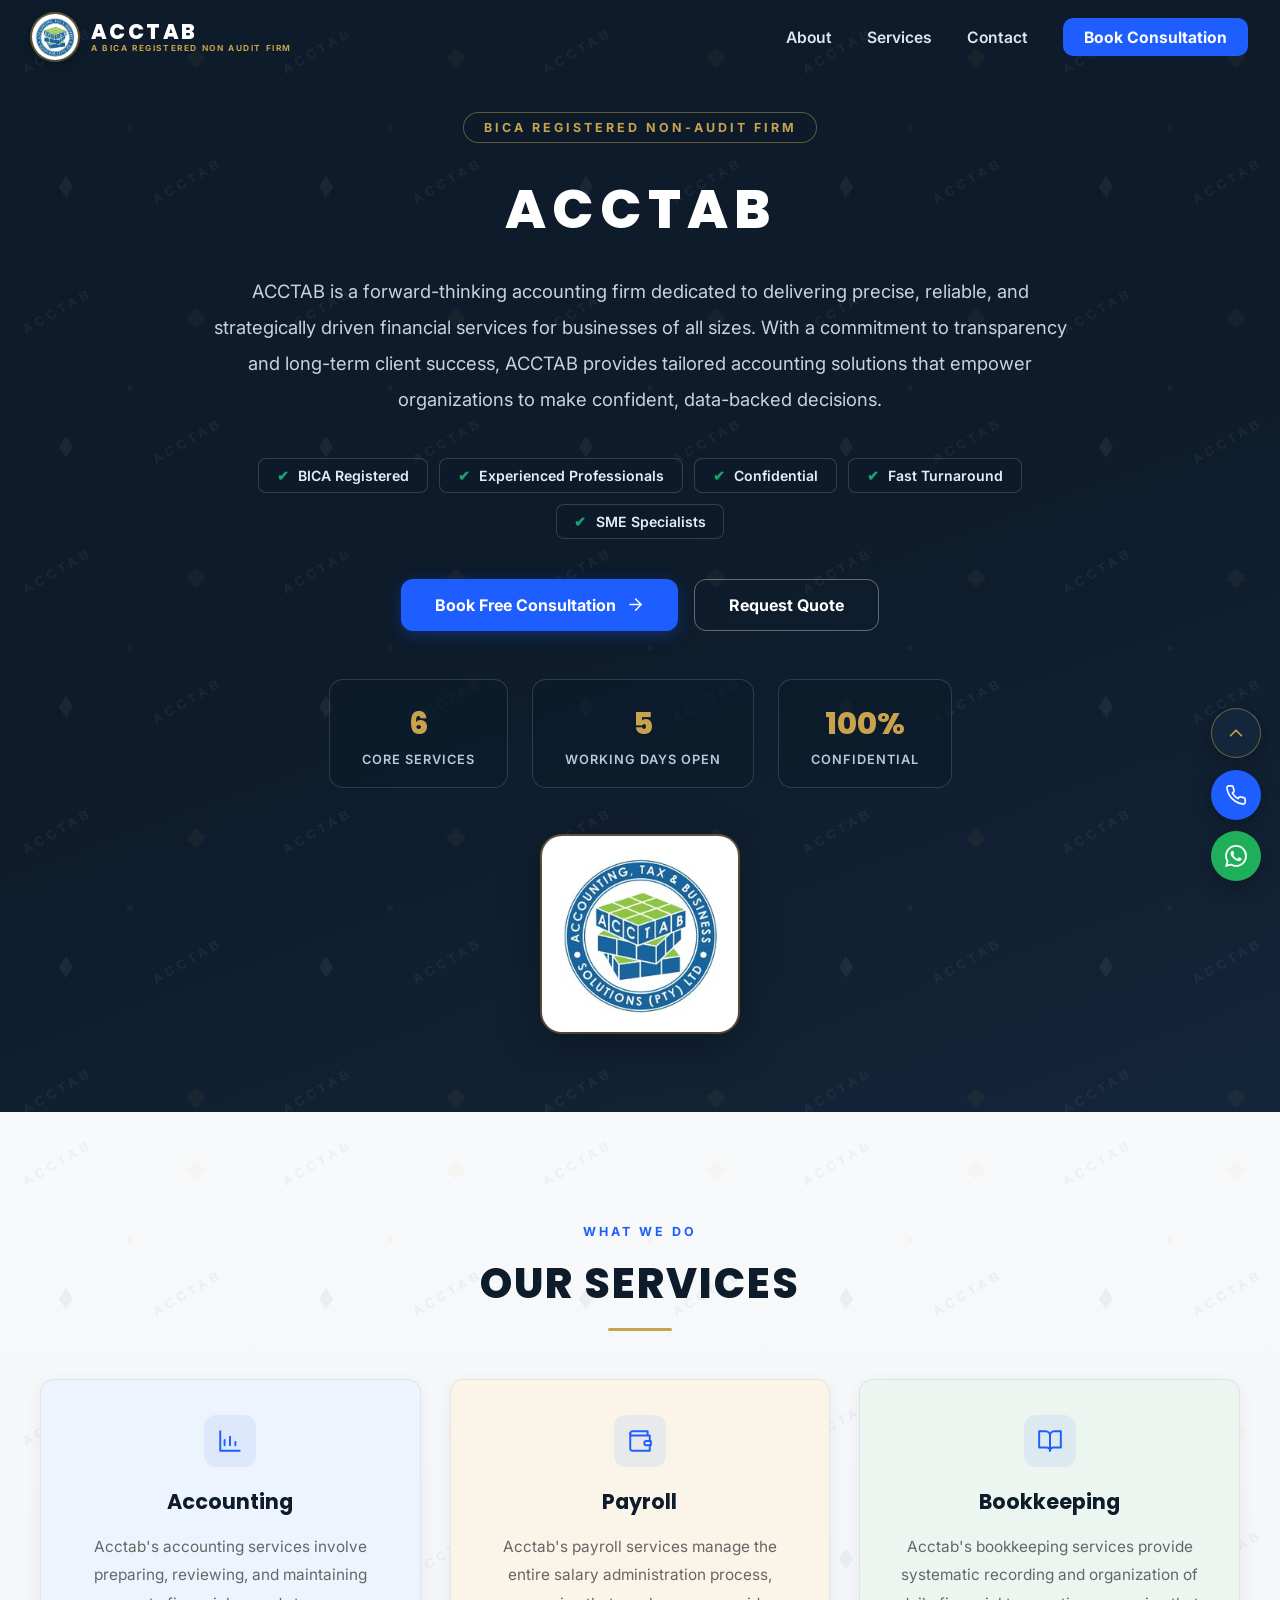
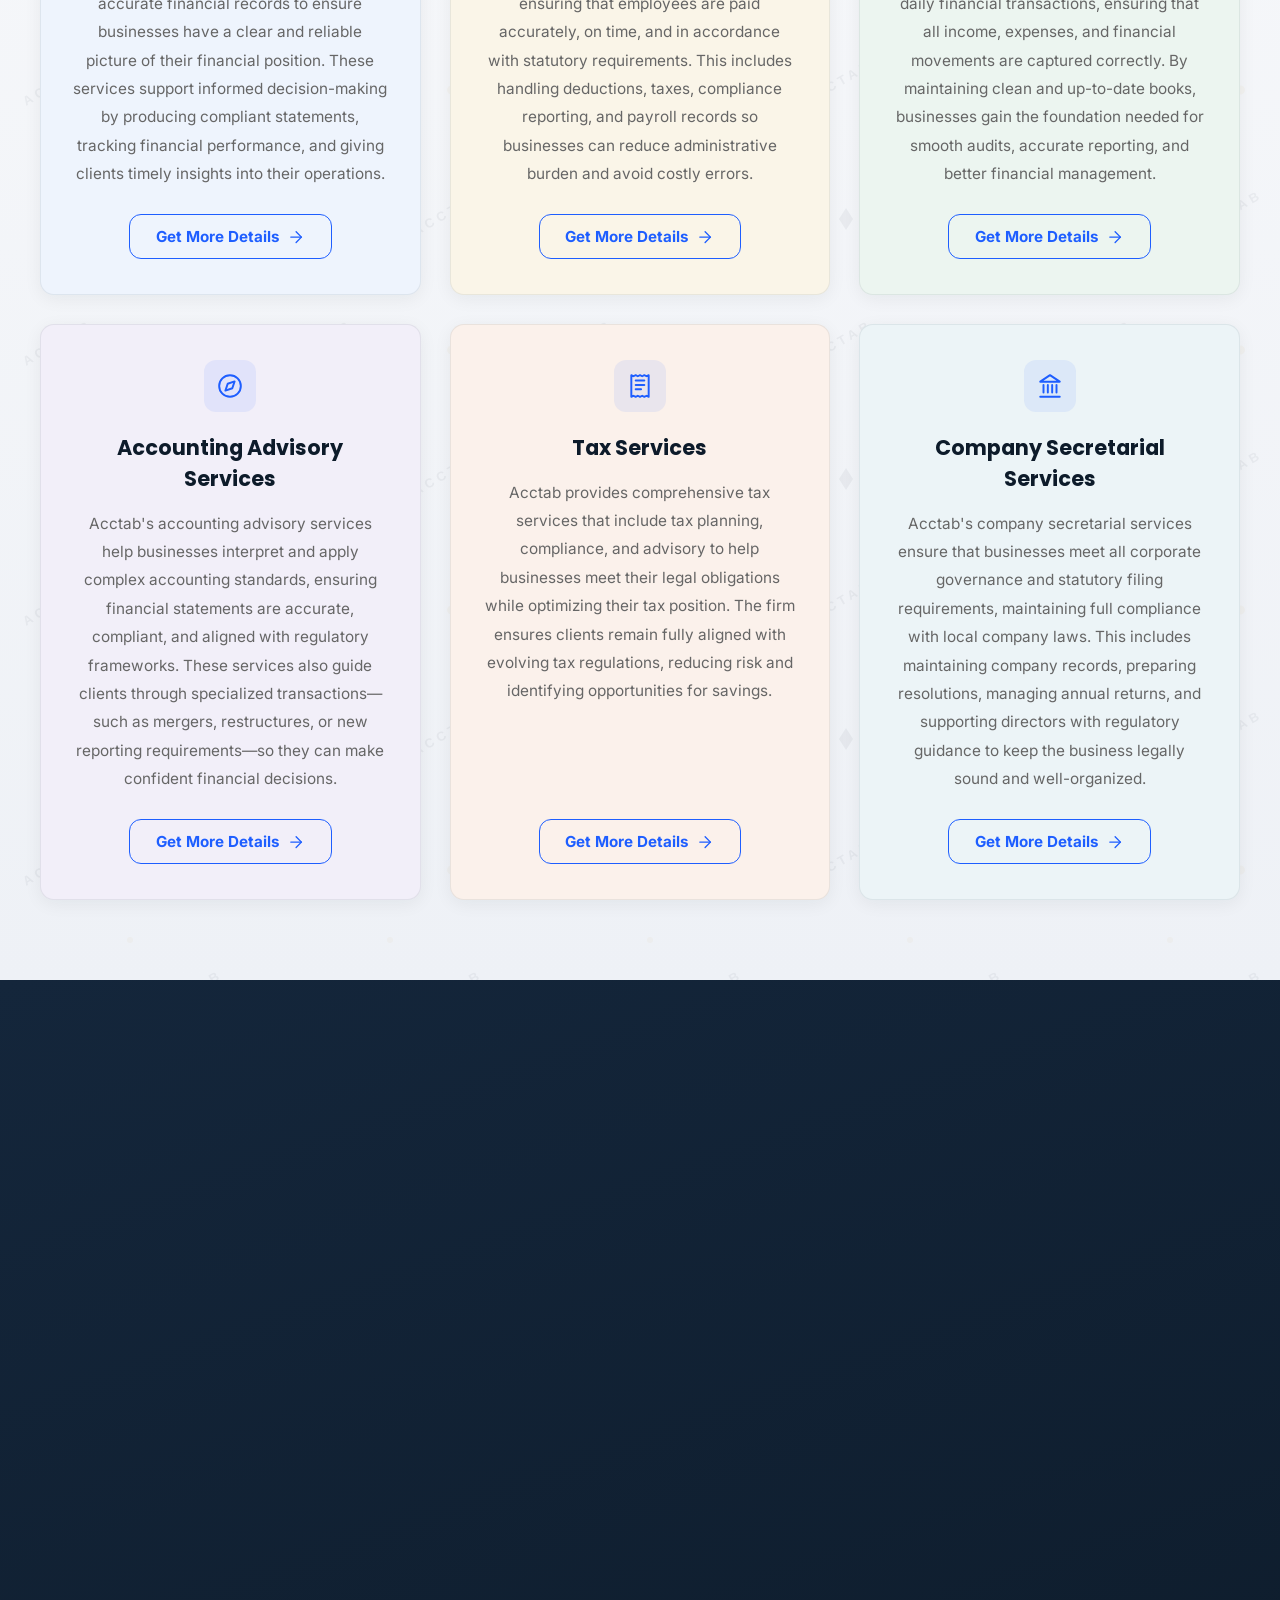
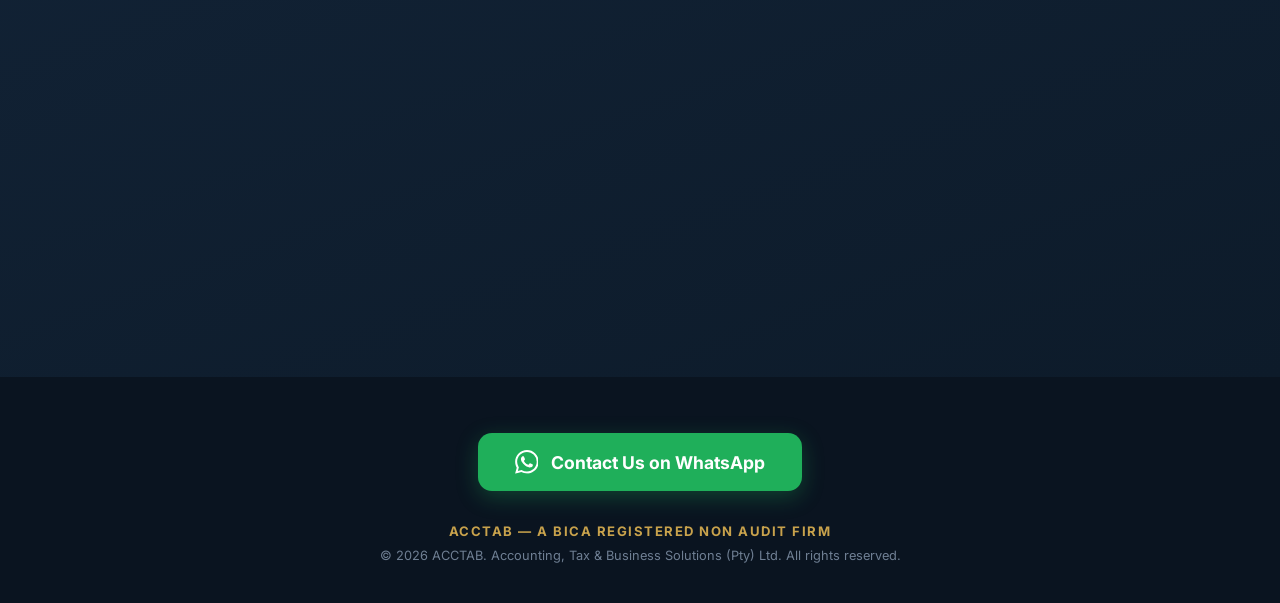
==== commit 22135ba9: "Replace embedded map with commitment card and location button; deepen service card tints - Swap the " ====
--- a/index.html
+++ b/index.html
@@ -24,7 +24,7 @@
     <link rel="preconnect" href="https://fonts.googleapis.com">
     <link rel="preconnect" href="https://fonts.gstatic.com" crossorigin>
     <link rel="preconnect" href="https://images.unsplash.com">
-    <link rel="preload" as="image" href="https://images.unsplash.com/photo-1600880292203-757bb62b4baf?auto=format&fit=crop&w=1600&q=55">
+    <link rel="preload" as="image" href="https://images.unsplash.com/photo-1531482615713-2afd69097998?auto=format&fit=crop&w=1600&q=55">
     <link href="https://fonts.googleapis.com/css2?family=Poppins:wght@700;800&family=Inter:wght@400;600;700&display=swap" rel="stylesheet">
 
     <!-- Structured Data -->
@@ -337,7 +337,7 @@
         #about {
             background:
                 linear-gradient(160deg, rgba(13, 27, 42, 0.93) 0%, rgba(13, 27, 42, 0.86) 50%, rgba(20, 38, 59, 0.94) 100%),
-                url('https://images.unsplash.com/photo-1600880292203-757bb62b4baf?auto=format&fit=crop&w=1600&q=55') center 30% / cover no-repeat,
+                url('https://images.unsplash.com/photo-1531482615713-2afd69097998?auto=format&fit=crop&w=1600&q=55') center 30% / cover no-repeat,
                 var(--navy);
             color: #dbe6f5;
         }
@@ -587,13 +587,13 @@
             transition: transform 0.35s ease;
         }
 
-        /* Subtle, harmonious off-white tints across the service cards */
-        .service-card:nth-child(1) { background: #F7FAFF; } /* ice blue */
-        .service-card:nth-child(2) { background: #FDFBF4; } /* warm ivory */
-        .service-card:nth-child(3) { background: #F6FAF7; } /* soft mint */
-        .service-card:nth-child(4) { background: #F9F8FD; } /* pale lavender */
-        .service-card:nth-child(5) { background: #FCFAF7; } /* pearl */
-        .service-card:nth-child(6) { background: #F6F9FB; } /* cool mist */
+        /* Subtly different, low-saturation tints across the service cards */
+        .service-card:nth-child(1) { background: #EEF4FD; } /* soft blue */
+        .service-card:nth-child(2) { background: #FAF5E8; } /* cream gold */
+        .service-card:nth-child(3) { background: #ECF5F0; } /* sage mint */
+        .service-card:nth-child(4) { background: #F2EFF9; } /* pale lavender */
+        .service-card:nth-child(5) { background: #FBF1EB; } /* blush peach */
+        .service-card:nth-child(6) { background: #ECF4F7; } /* powder cyan */
 
         .service-card:hover {
             transform: translateY(-8px);
@@ -734,13 +734,50 @@
             font-weight: 700;
         }
 
-        iframe {
+        /* Commitment card with location button (replaces the embedded map) */
+        .commitment-card {
+            max-width: 720px;
             width: 100%;
-            max-width: 800px;
-            height: 400px;
-            border: 0;
-            border-radius: 14px;
-            box-shadow: 0 12px 40px rgba(0, 0, 0, 0.35), 0 0 0 1px rgba(200, 162, 76, 0.4);
+            background: rgba(255, 255, 255, 0.05);
+            border: 1px solid rgba(200, 162, 76, 0.35);
+            border-radius: 16px;
+            padding: 2.6rem 2.4rem;
+        }
+
+        .commitment-card h3 {
+            font-size: 1.25rem;
+            font-weight: 700;
+            color: var(--gold);
+            text-transform: uppercase;
+            letter-spacing: 2px;
+            margin-bottom: 1.1rem;
+        }
+
+        .commitment-card p {
+            font-size: 1.08rem;
+            line-height: 1.95;
+            color: #c6d3e4;
+            margin-bottom: 1.8rem;
+        }
+
+        .map-btn {
+            display: inline-flex;
+            align-items: center;
+            gap: 0.6rem;
+            background: var(--royal);
+            color: var(--white);
+            padding: 0.95rem 2.1rem;
+            border-radius: 12px;
+            text-decoration: none;
+            font-weight: 700;
+            font-size: 1rem;
+            transition: background 0.25s, transform 0.25s;
+            box-shadow: 0 4px 16px rgba(30, 94, 255, 0.3);
+        }
+
+        .map-btn:hover {
+            background: var(--royal-dark);
+            transform: translateY(-2px);
         }
 
         /* ============ Footer ============ */
@@ -922,7 +959,7 @@
             #about {
                 background:
                     linear-gradient(160deg, rgba(13, 27, 42, 0.93) 0%, rgba(13, 27, 42, 0.86) 50%, rgba(20, 38, 59, 0.94) 100%),
-                    url('https://images.unsplash.com/photo-1600880292203-757bb62b4baf?auto=format&fit=crop&w=800&q=50') center 30% / cover no-repeat,
+                    url('https://images.unsplash.com/photo-1531482615713-2afd69097998?auto=format&fit=crop&w=800&q=50') center 30% / cover no-repeat,
                     var(--navy);
             }
 
@@ -968,8 +1005,13 @@
                 font-size: 1rem;
             }
 
-            iframe {
-                height: 320px;
+            .commitment-card {
+                padding: 1.8rem 1.4rem;
+            }
+
+            .map-btn {
+                width: 100%;
+                justify-content: center;
             }
 
             .whatsapp-btn {
@@ -1136,7 +1178,17 @@
             Open 5 Working Days
         </div>
 
-        <iframe class="reveal" src="https://www.google.com/maps/d/u/0/embed?mid=1rDkRr_GlROXBlM6Wz5VYIlx0pQUOCKo&ehbc=2E312F" title="ACCTAB office location map" allowfullscreen loading="lazy" referrerpolicy="no-referrer-when-downgrade"></iframe>
+        <div class="commitment-card reveal">
+            <h3>A Partnership Built on Excellence</h3>
+            <p>
+                We take pride in working alongside our clients as trusted partners — delivering premium, tailored financial services with precision, confidentiality, and care, so every business we serve is positioned for lasting success.
+            </p>
+            <a href="https://www.google.com/maps/d/viewer?mid=1rDkRr_GlROXBlM6Wz5VYIlx0pQUOCKo" class="map-btn" target="_blank" rel="noopener">
+                <svg class="icon" aria-hidden="true"><use href="#i-pin"/></svg>
+                Visit Our Office Location
+                <svg class="icon" aria-hidden="true"><use href="#i-arrow"/></svg>
+            </a>
+        </div>
     </section>
 
     <!-- Footer -->
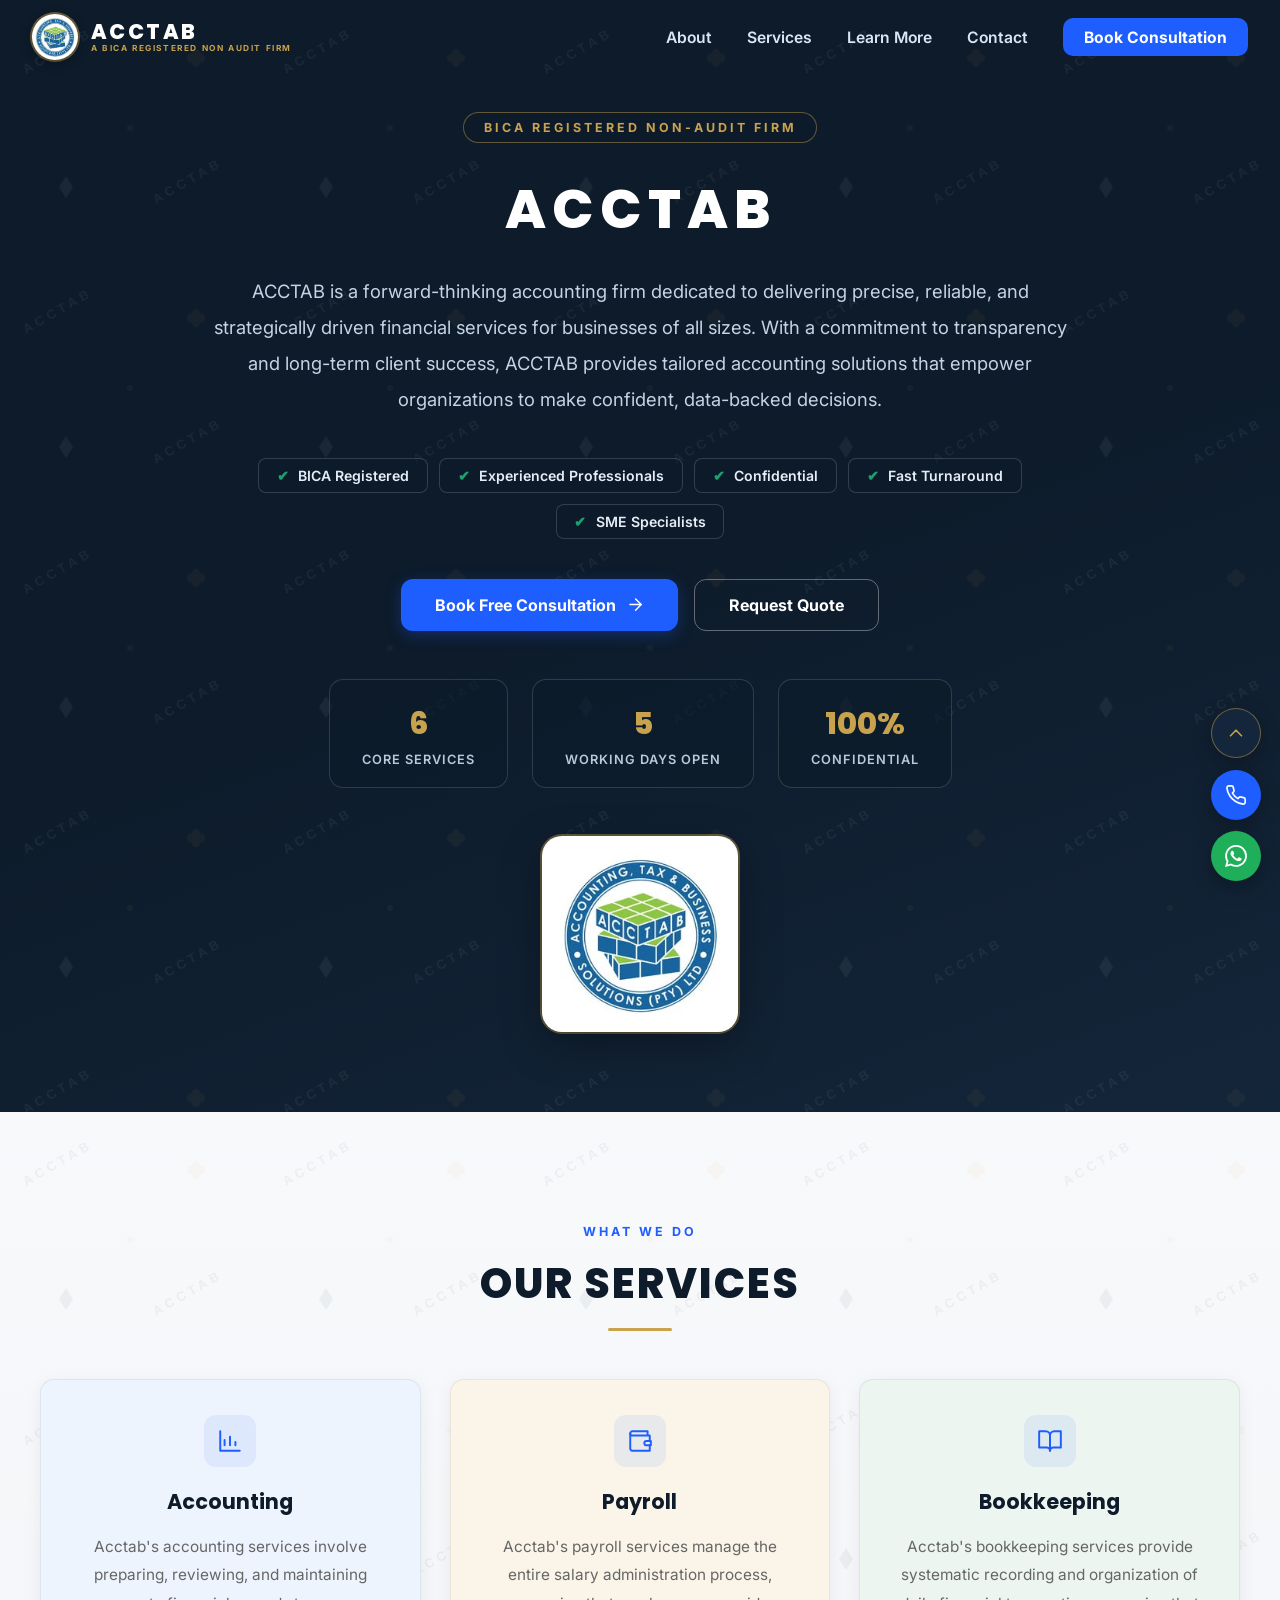
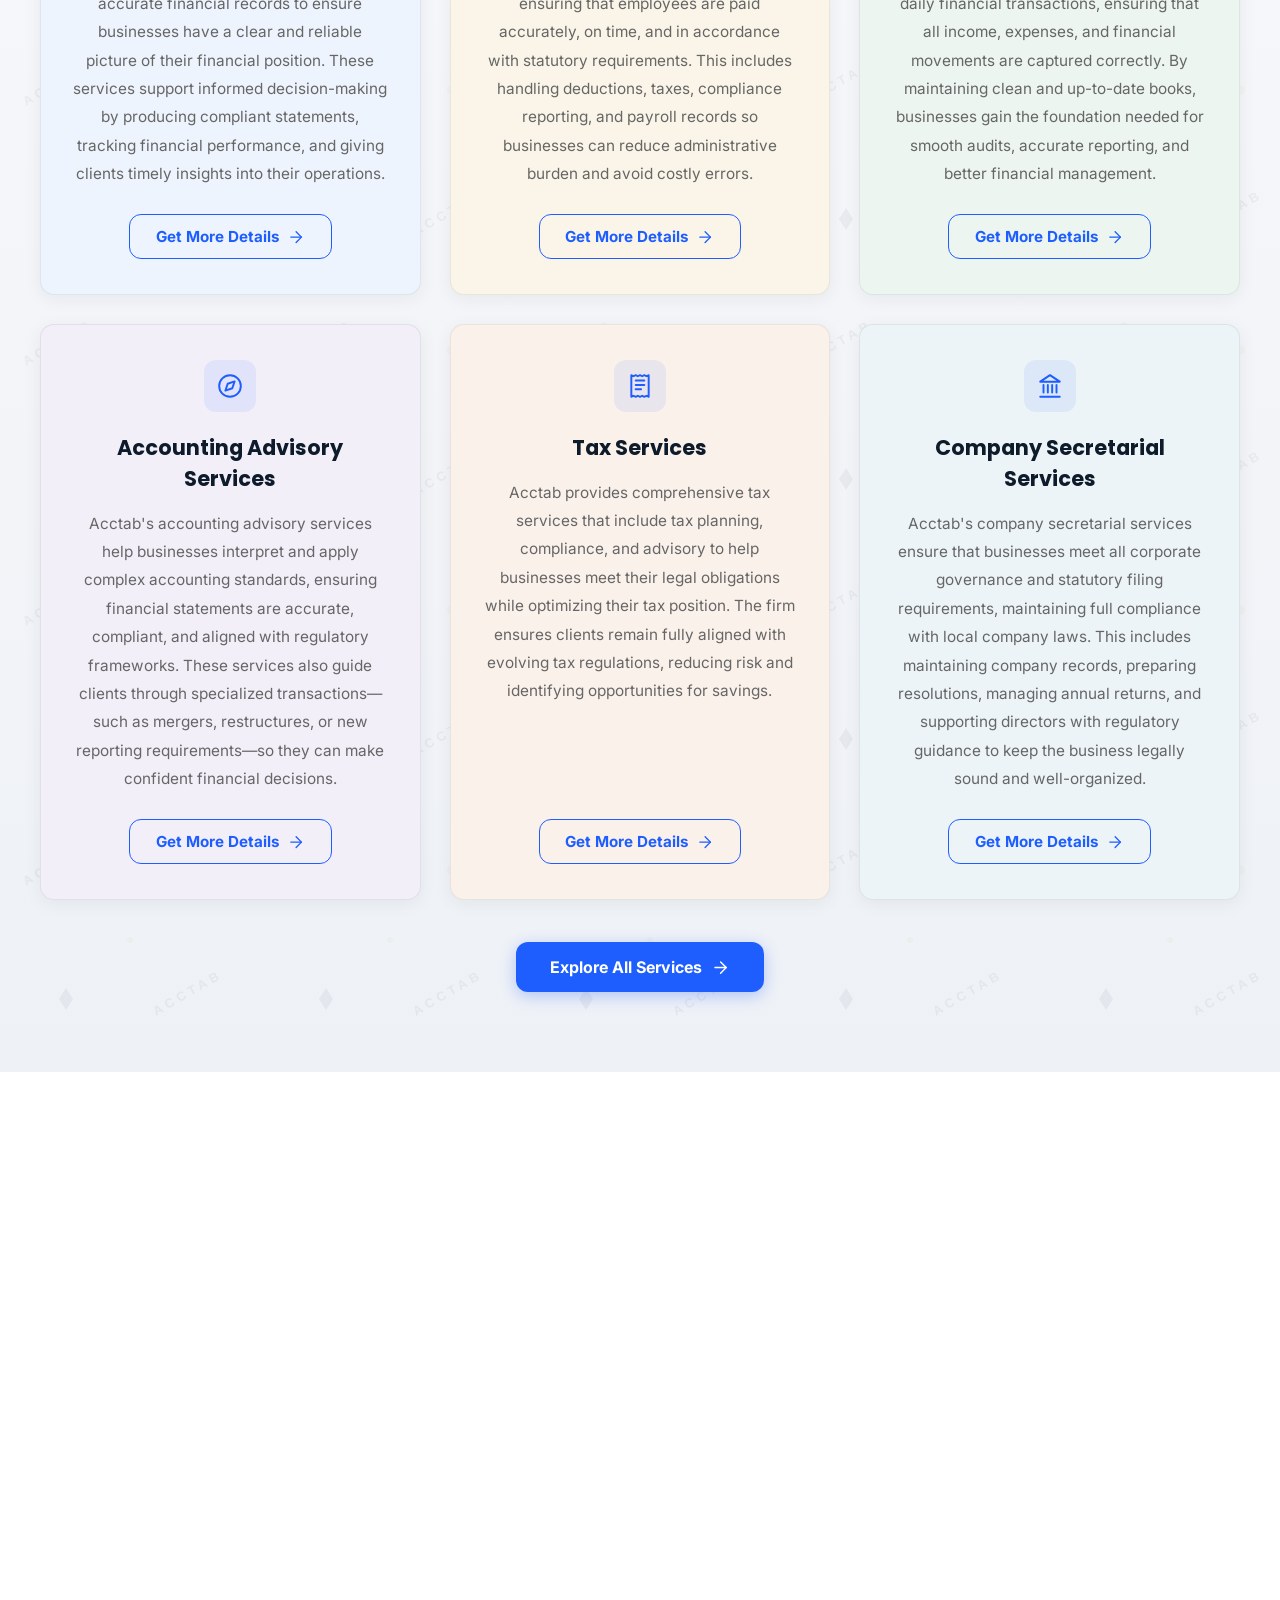
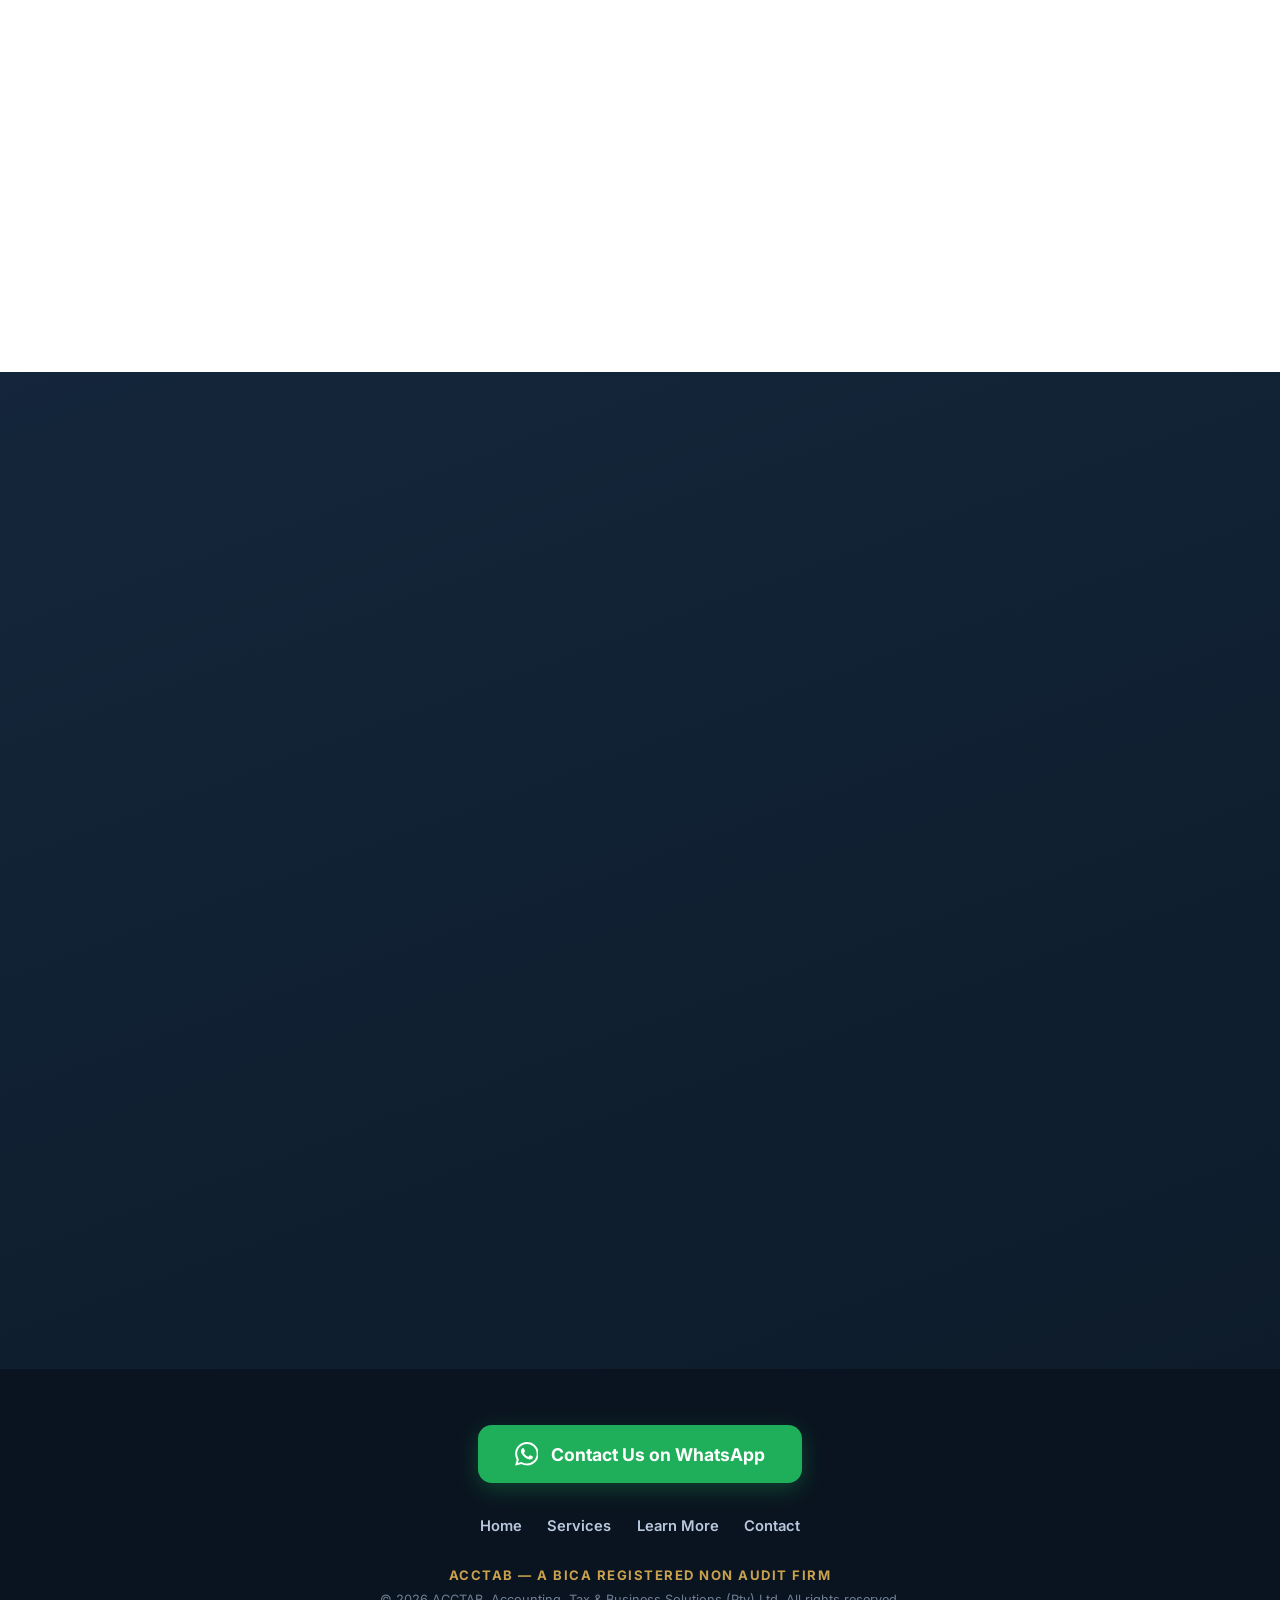
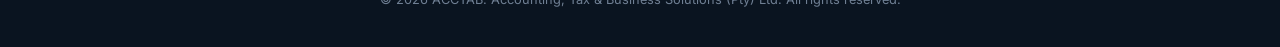
==== commit 46b88578: "Add Learn More blog hub, services page, 12 SEO articles, loader transitions and clean URLs - New Lea" ====
--- a/index.html
+++ b/index.html
@@ -95,6 +95,63 @@
             flex-shrink: 0;
         }
 
+        /* ============ Page loader / screen transition ============ */
+        .page-loader {
+            position: fixed;
+            inset: 0;
+            z-index: 2000;
+            background: var(--navy);
+            display: flex;
+            flex-direction: column;
+            align-items: center;
+            justify-content: center;
+            gap: 1.3rem;
+            opacity: 1;
+            visibility: visible;
+            transition: opacity 0.45s ease, visibility 0.45s ease;
+        }
+
+        .page-loader.hidden {
+            opacity: 0;
+            visibility: hidden;
+            pointer-events: none;
+        }
+
+        .loader-ring {
+            width: 54px;
+            height: 54px;
+            border-radius: 50%;
+            border: 3px solid rgba(200, 162, 76, 0.2);
+            border-top-color: var(--gold);
+            animation: loaderspin 0.9s linear infinite;
+        }
+
+        .loader-text {
+            font-family: 'Poppins', sans-serif;
+            font-weight: 800;
+            font-size: 1.1rem;
+            letter-spacing: 6px;
+            color: var(--white);
+        }
+
+        .loader-text::after {
+            content: '';
+            display: block;
+            width: 40px;
+            height: 2px;
+            background: var(--gold);
+            margin: 0.6rem auto 0;
+            border-radius: 2px;
+            animation: loaderbar 1.4s ease-in-out infinite;
+        }
+
+        @keyframes loaderspin { to { transform: rotate(360deg); } }
+
+        @keyframes loaderbar {
+            0%, 100% { width: 24px; opacity: 0.5; }
+            50% { width: 64px; opacity: 1; }
+        }
+
         /* ============ Navigation ============ */
         nav {
             position: fixed;
@@ -661,6 +718,46 @@
             transform: translateY(-2px);
         }
 
+        /* ============ Insights / Learn More section ============ */
+        #insights {
+            background: var(--white);
+            color: var(--dark-text);
+            content-visibility: auto;
+            contain-intrinsic-size: auto 1200px;
+        }
+
+        #insights::before {
+            opacity: 0.04;
+            background-image: url("data:image/svg+xml,%3Csvg xmlns='http://www.w3.org/2000/svg' width='260' height='260' viewBox='0 0 260 260'%3E%3Ctext x='26' y='74' font-family='Poppins,Arial,sans-serif' font-size='13' font-weight='700' letter-spacing='4' fill='%230D1B2A' transform='rotate(-30 26 74)'%3EACCTAB%3C/text%3E%3Ctext x='156' y='204' font-family='Poppins,Arial,sans-serif' font-size='13' font-weight='700' letter-spacing='4' fill='%230D1B2A' transform='rotate(-30 156 204)'%3EACCTAB%3C/text%3E%3Cpath d='M0,-9 C2.5,-9 4,-7 4,-4.5 C7,-4.5 9,-2.5 9,0 C9,2.5 7,4.5 4,4.5 C4,7 2.5,9 0,9 C-2.5,9 -4,7 -4,4.5 C-7,4.5 -9,2.5 -9,0 C-9,-2.5 -7,-4.5 -4,-4.5 C-4,-7 -2.5,-9 0,-9 Z' fill='%23C8A24C' transform='translate(196,58)'/%3E%3Cpath d='M66,176 l7,11 -7,11 -7,-11 Z' fill='%230D1B2A'/%3E%3Ccircle cx='130' cy='128' r='3' fill='%23C8A24C'/%3E%3C/svg%3E");
+        }
+
+        #insights h2 {
+            font-size: 2.6rem;
+            font-weight: 800;
+            margin-bottom: 0.8rem;
+            color: var(--navy);
+            text-transform: uppercase;
+            letter-spacing: 2px;
+        }
+
+        .insight-cat {
+            display: inline-block;
+            font-size: 0.68rem;
+            font-weight: 800;
+            letter-spacing: 2px;
+            text-transform: uppercase;
+            color: var(--royal);
+            background: rgba(30, 94, 255, 0.08);
+            padding: 0.35rem 0.85rem;
+            border-radius: 30px;
+            margin-bottom: 1rem;
+            font-family: 'Poppins', sans-serif;
+        }
+
+        .insights-cta {
+            margin-top: 2.6rem;
+        }
+
         /* ============ Section 3 - Contact ============ */
         #contact {
             background: linear-gradient(160deg, var(--navy-2) 0%, var(--navy) 100%);
@@ -787,6 +884,27 @@
             color: #b9c8dc;
         }
 
+        .footer-links {
+            display: flex;
+            flex-wrap: wrap;
+            justify-content: center;
+            gap: 1.6rem;
+            margin: 2rem 0 0;
+            list-style: none;
+        }
+
+        .footer-links a {
+            color: #b9c8dc;
+            text-decoration: none;
+            font-weight: 600;
+            font-size: 0.92rem;
+            transition: color 0.25s;
+        }
+
+        .footer-links a:hover {
+            color: var(--gold);
+        }
+
         .whatsapp-btn {
             display: inline-flex;
             align-items: center;
@@ -1022,6 +1140,12 @@
     </style>
 </head>
 <body>
+    <!-- Page loader -->
+    <div class="page-loader" id="pageLoader" aria-hidden="true">
+        <div class="loader-ring"></div>
+        <span class="loader-text">ACCTAB</span>
+    </div>
+
     <!-- SVG icon library -->
     <svg xmlns="http://www.w3.org/2000/svg" style="display:none" aria-hidden="true">
         <symbol id="i-chart" viewBox="0 0 24 24"><path d="M3 3v18h18"/><path d="M7 16v-5"/><path d="M12 16V8"/><path d="M17 16v-3"/></symbol>
@@ -1056,7 +1180,8 @@
         <div class="nav-right" id="navMenu">
             <ul>
                 <li><a href="#about">About</a></li>
-                <li><a href="#services">Services</a></li>
+                <li><a href="/services">Services</a></li>
+                <li><a href="/learn-more">Learn More</a></li>
                 <li><a href="#contact">Contact</a></li>
                 <li><a href="https://wa.me/26773263337?text=Hi%2C%20I%20would%20like%20to%20book%20a%20free%20consultation." class="nav-cta" target="_blank" rel="noopener">Book Consultation</a></li>
             </ul>
@@ -1159,6 +1284,41 @@
                 <a href="https://wa.me/26773263337?text=Hi%2C%20I%20would%20like%20more%20details%20about%20your%20Company%20Secretarial%20services." class="details-btn" target="_blank" rel="noopener">Get More Details <svg class="icon" aria-hidden="true"><use href="#i-arrow"/></svg></a>
             </div>
         </div>
+        <a href="/services" class="btn-primary insights-cta reveal">Explore All Services <svg class="icon" aria-hidden="true"><use href="#i-arrow"/></svg></a>
+    </section>
+
+    <!-- Learn More / Insights -->
+    <section id="insights">
+        <div class="section-eyebrow reveal">Learn More</div>
+        <h2 class="reveal">Insights &amp; Guides</h2>
+        <div class="gold-divider reveal"></div>
+        <div class="service-grid">
+            <div class="service-card reveal">
+                <span class="insight-cat">Accounting</span>
+                <h3>Complete Guide to Business Accounting in Botswana</h3>
+                <p>
+                    Financial statements, BURS compliance, common SME mistakes and growth strategy — everything Botswana business owners need to know about professional accounting in 2026.
+                </p>
+                <a href="/articles/accounting-services-botswana-guide" class="details-btn">Read Guide <svg class="icon" aria-hidden="true"><use href="#i-arrow"/></svg></a>
+            </div>
+            <div class="service-card reveal">
+                <span class="insight-cat">Tax Services</span>
+                <h3>Botswana Business Tax Guide (2026)</h3>
+                <p>
+                    Corporate income tax, VAT, PAYE, withholding tax, BURS deadlines and penalties — the complete tax guide for Botswana businesses, with smart, legal tax planning tips.
+                </p>
+                <a href="/articles/botswana-business-tax-guide" class="details-btn">Read Guide <svg class="icon" aria-hidden="true"><use href="#i-arrow"/></svg></a>
+            </div>
+            <div class="service-card reveal">
+                <span class="insight-cat">Payroll</span>
+                <h3>Complete Payroll Guide for Employers in Botswana</h3>
+                <p>
+                    PAYE, deductions, leave, employee benefits and payroll compliance explained step by step — plus why outsourcing payroll saves Botswana employers time and money.
+                </p>
+                <a href="/articles/payroll-guide-botswana" class="details-btn">Read Guide <svg class="icon" aria-hidden="true"><use href="#i-arrow"/></svg></a>
+            </div>
+        </div>
+        <a href="/learn-more" class="btn-primary insights-cta reveal">Visit the Learn More Hub <svg class="icon" aria-hidden="true"><use href="#i-arrow"/></svg></a>
     </section>
 
     <!-- Section 3: Contact -->
@@ -1197,6 +1357,12 @@
             <svg class="wa-glyph" aria-hidden="true"><use href="#i-wa"/></svg>
             Contact Us on WhatsApp
         </a>
+        <ul class="footer-links">
+            <li><a href="#about">Home</a></li>
+            <li><a href="/services">Services</a></li>
+            <li><a href="/learn-more">Learn More</a></li>
+            <li><a href="#contact">Contact</a></li>
+        </ul>
         <div class="footer-note">ACCTAB — A BICA Registered Non Audit Firm</div>
         <div class="footer-copy">© <span id="year"></span> ACCTAB. Accounting, Tax &amp; Business Solutions (Pty) Ltd. All rights reserved.</div>
     </footer>
@@ -1209,6 +1375,36 @@
     </div>
 
     <script>
+        // Page loader: fade out on load, fade in when leaving to another page
+        const pageLoader = document.getElementById('pageLoader');
+
+        function hideLoader() {
+            pageLoader.classList.add('hidden');
+        }
+
+        if (document.readyState === 'complete') {
+            hideLoader();
+        } else {
+            window.addEventListener('load', hideLoader);
+            setTimeout(hideLoader, 2500);
+        }
+
+        window.addEventListener('pageshow', (e) => {
+            if (e.persisted) hideLoader();
+        });
+
+        document.addEventListener('click', (e) => {
+            const link = e.target.closest('a');
+            if (!link) return;
+            const href = link.getAttribute('href');
+            if (!href || href.charAt(0) === '#' || link.target === '_blank') return;
+            if (/^(https?:|mailto:|tel:|whatsapp:)/i.test(href) && link.host !== location.host) return;
+            if (e.metaKey || e.ctrlKey || e.shiftKey || e.altKey) return;
+            e.preventDefault();
+            pageLoader.classList.remove('hidden');
+            setTimeout(() => { location.href = link.href; }, 380);
+        });
+
         // Sticky nav: transparent until scrolling (rAF-throttled to avoid scroll jank)
         const navbar = document.getElementById('navbar');
         const backToTop = document.getElementById('backToTop');
